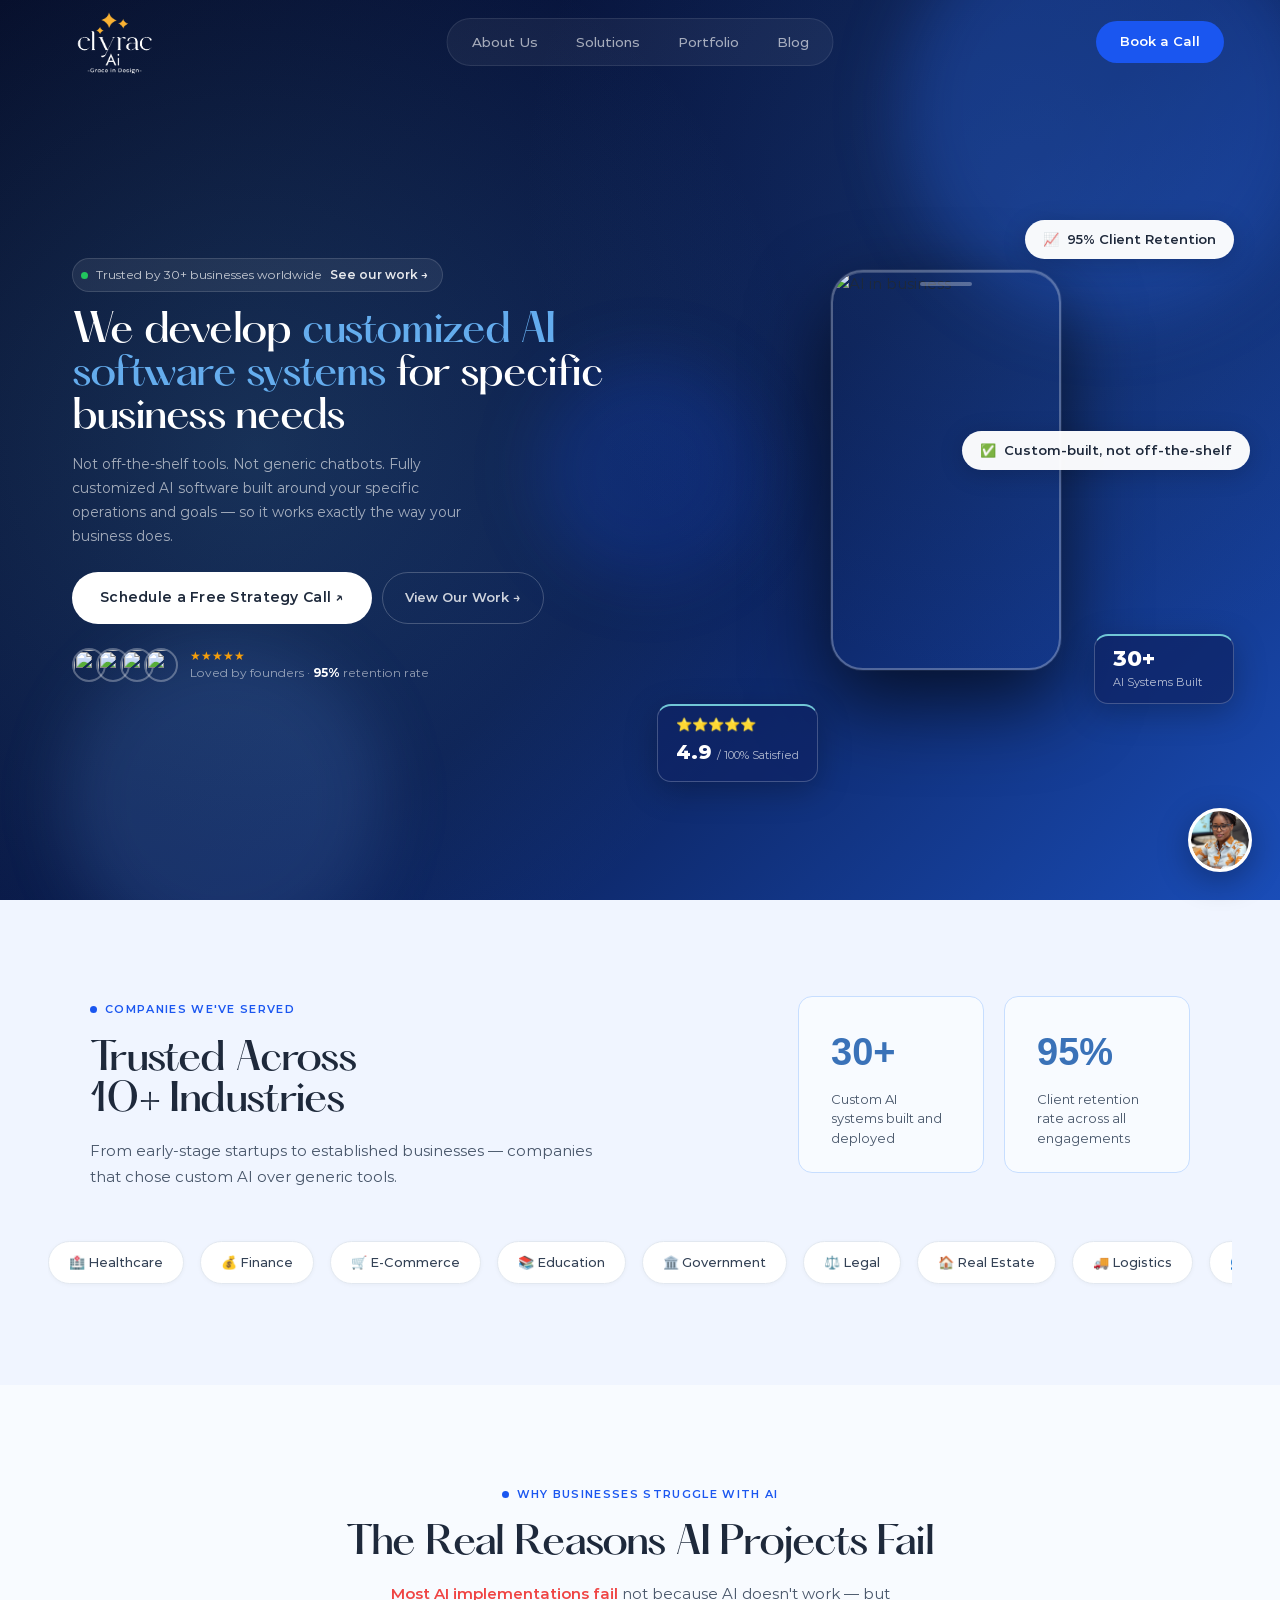
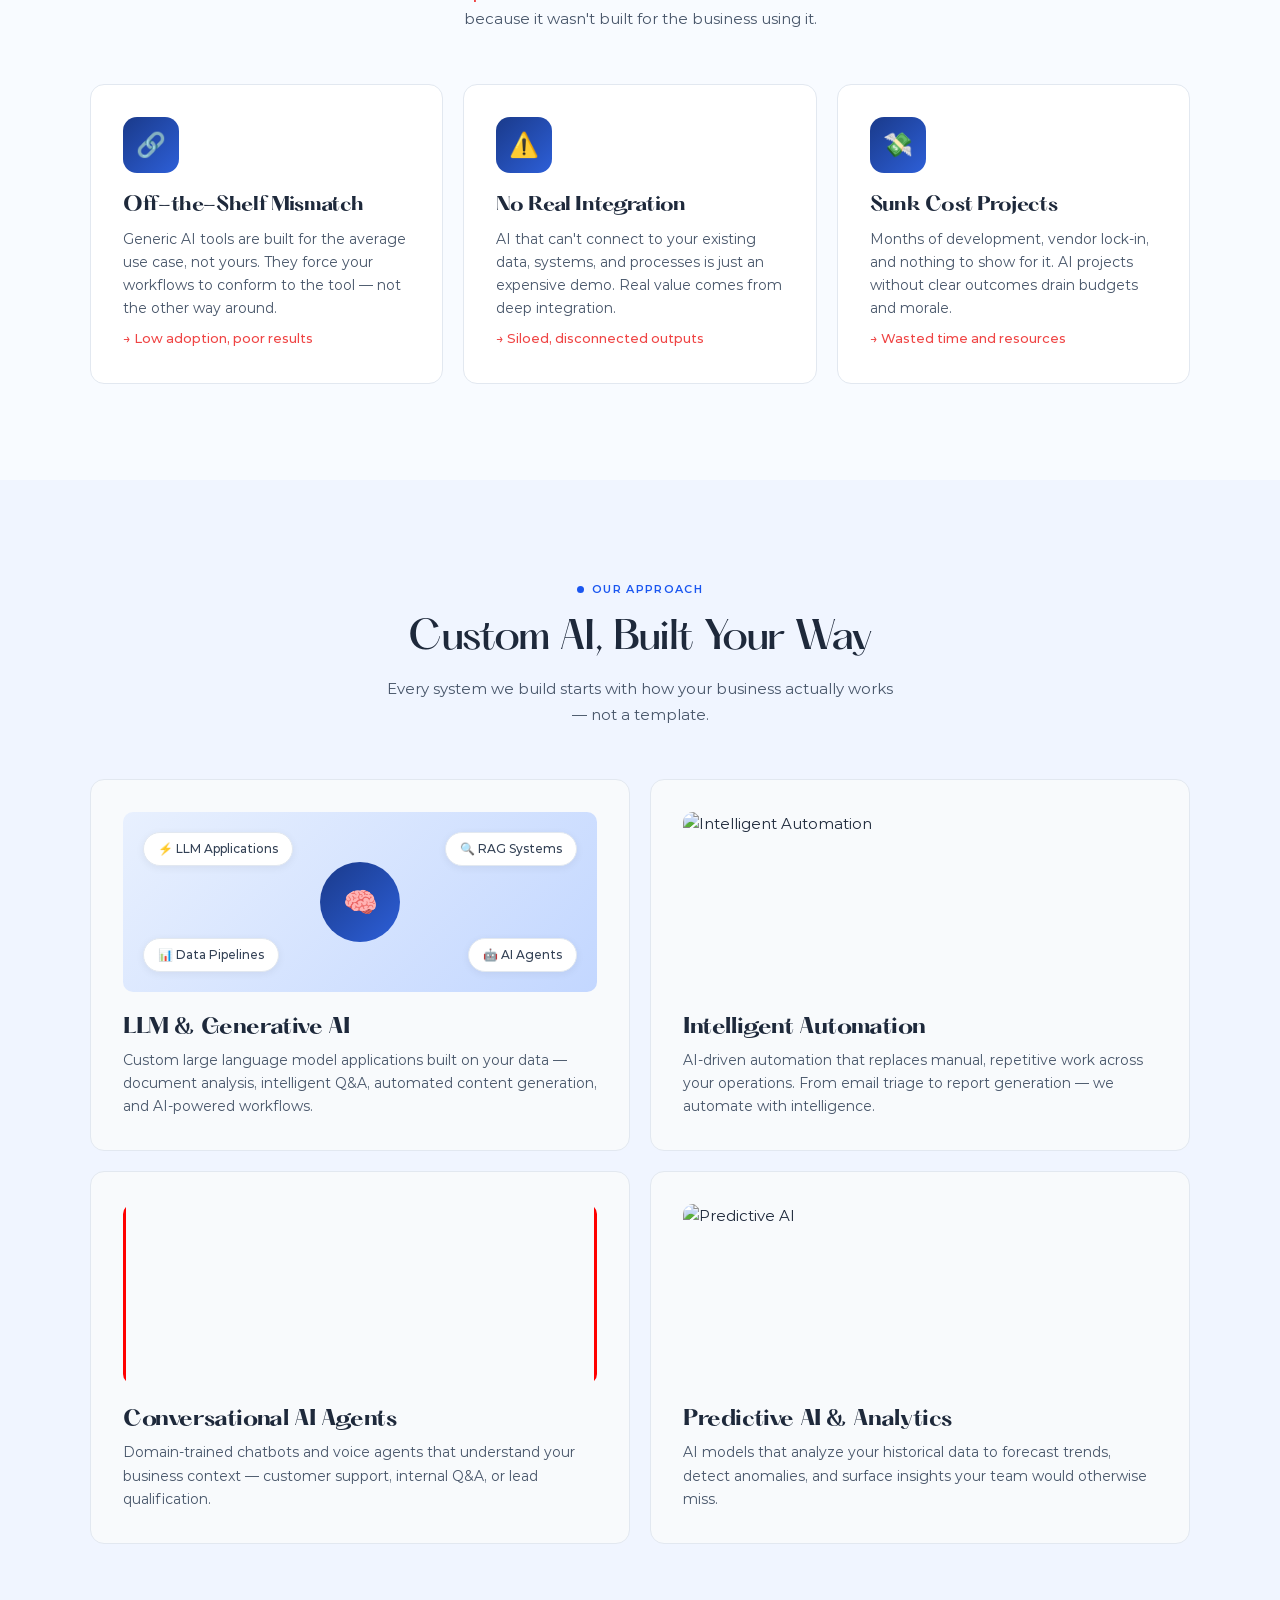
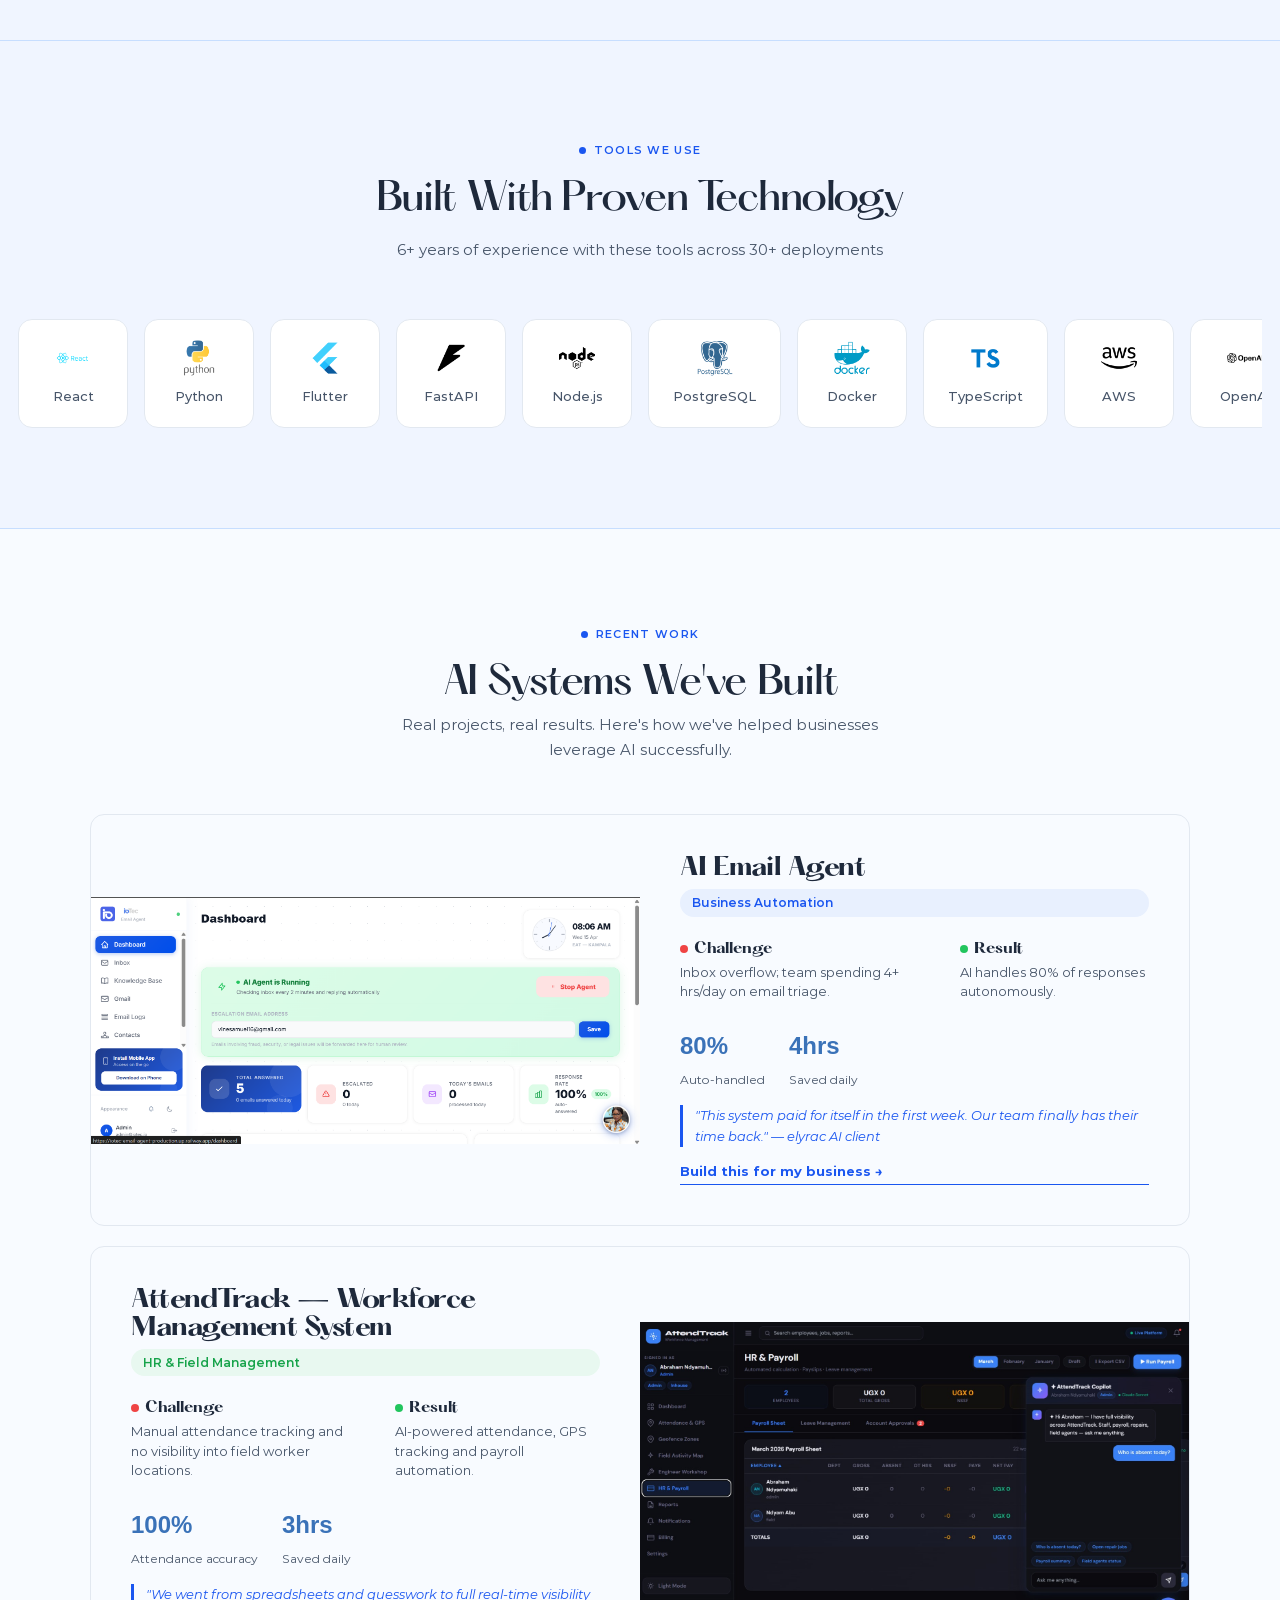
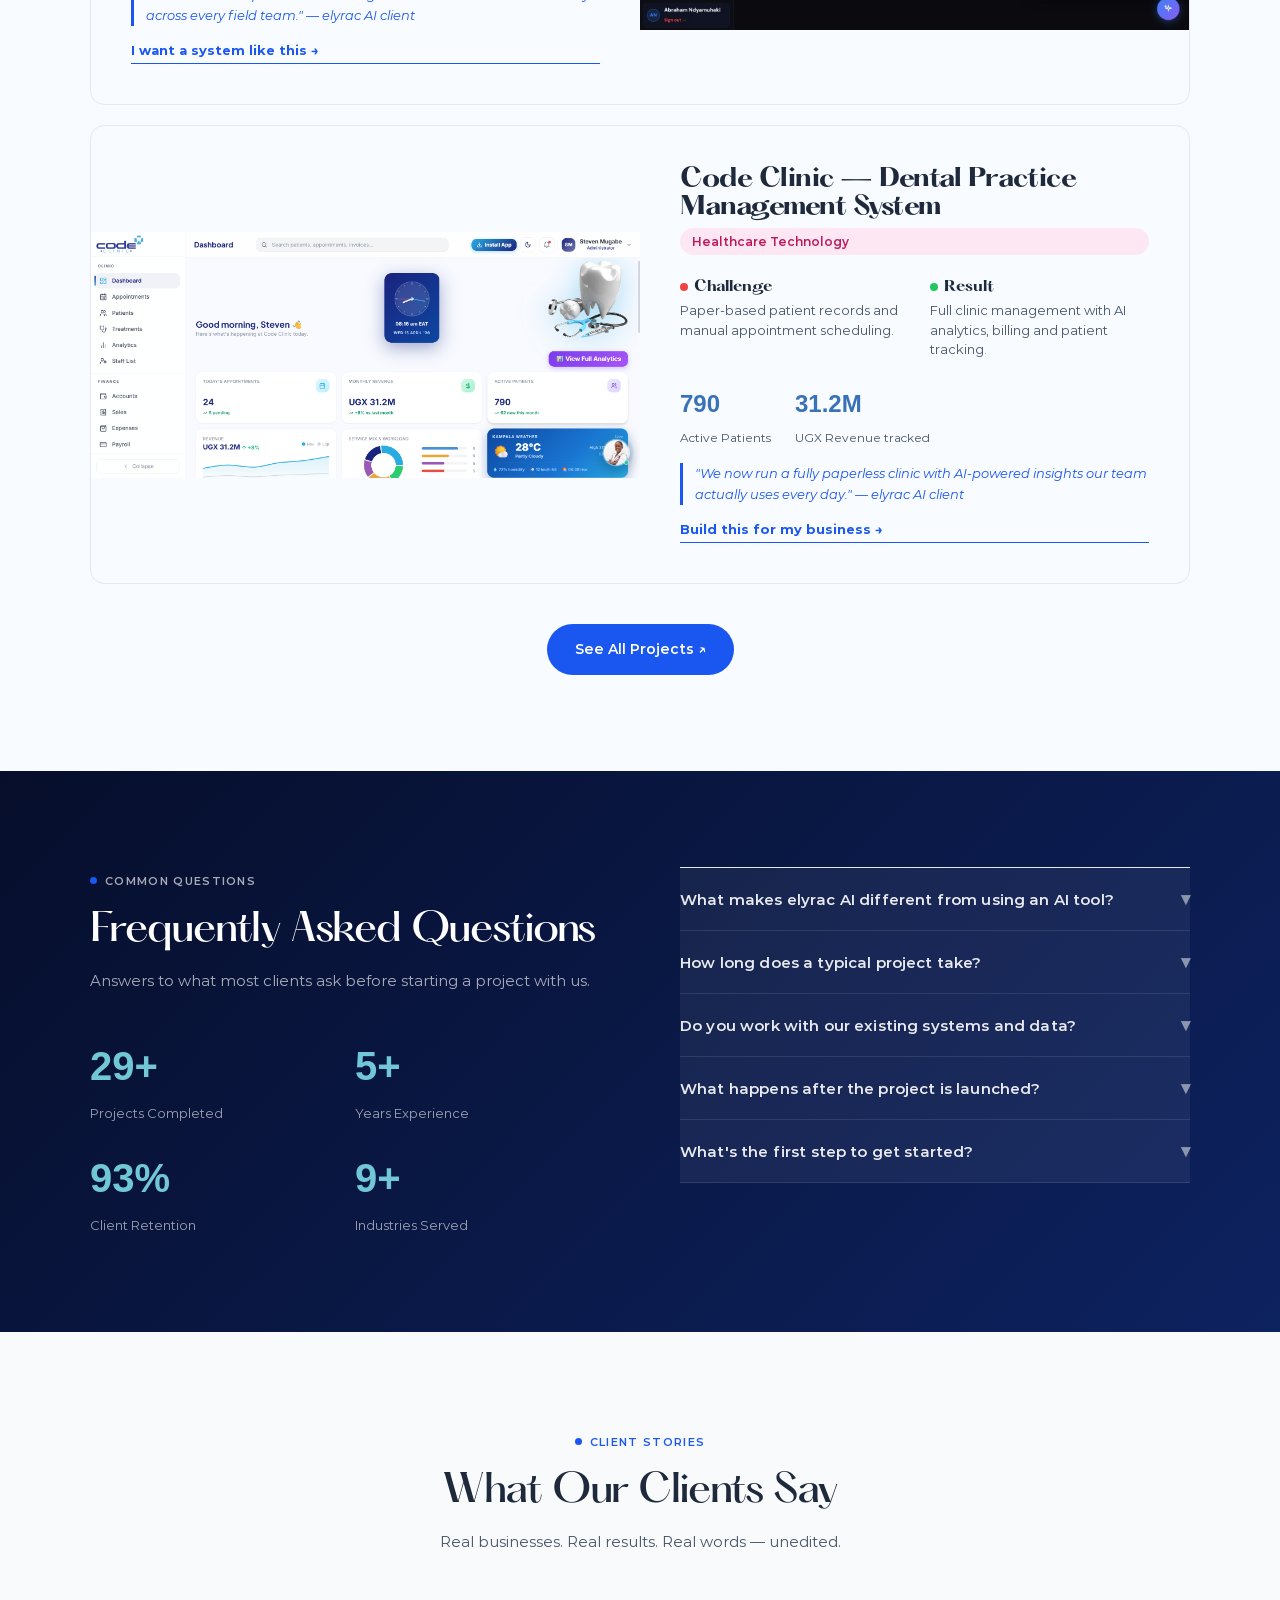
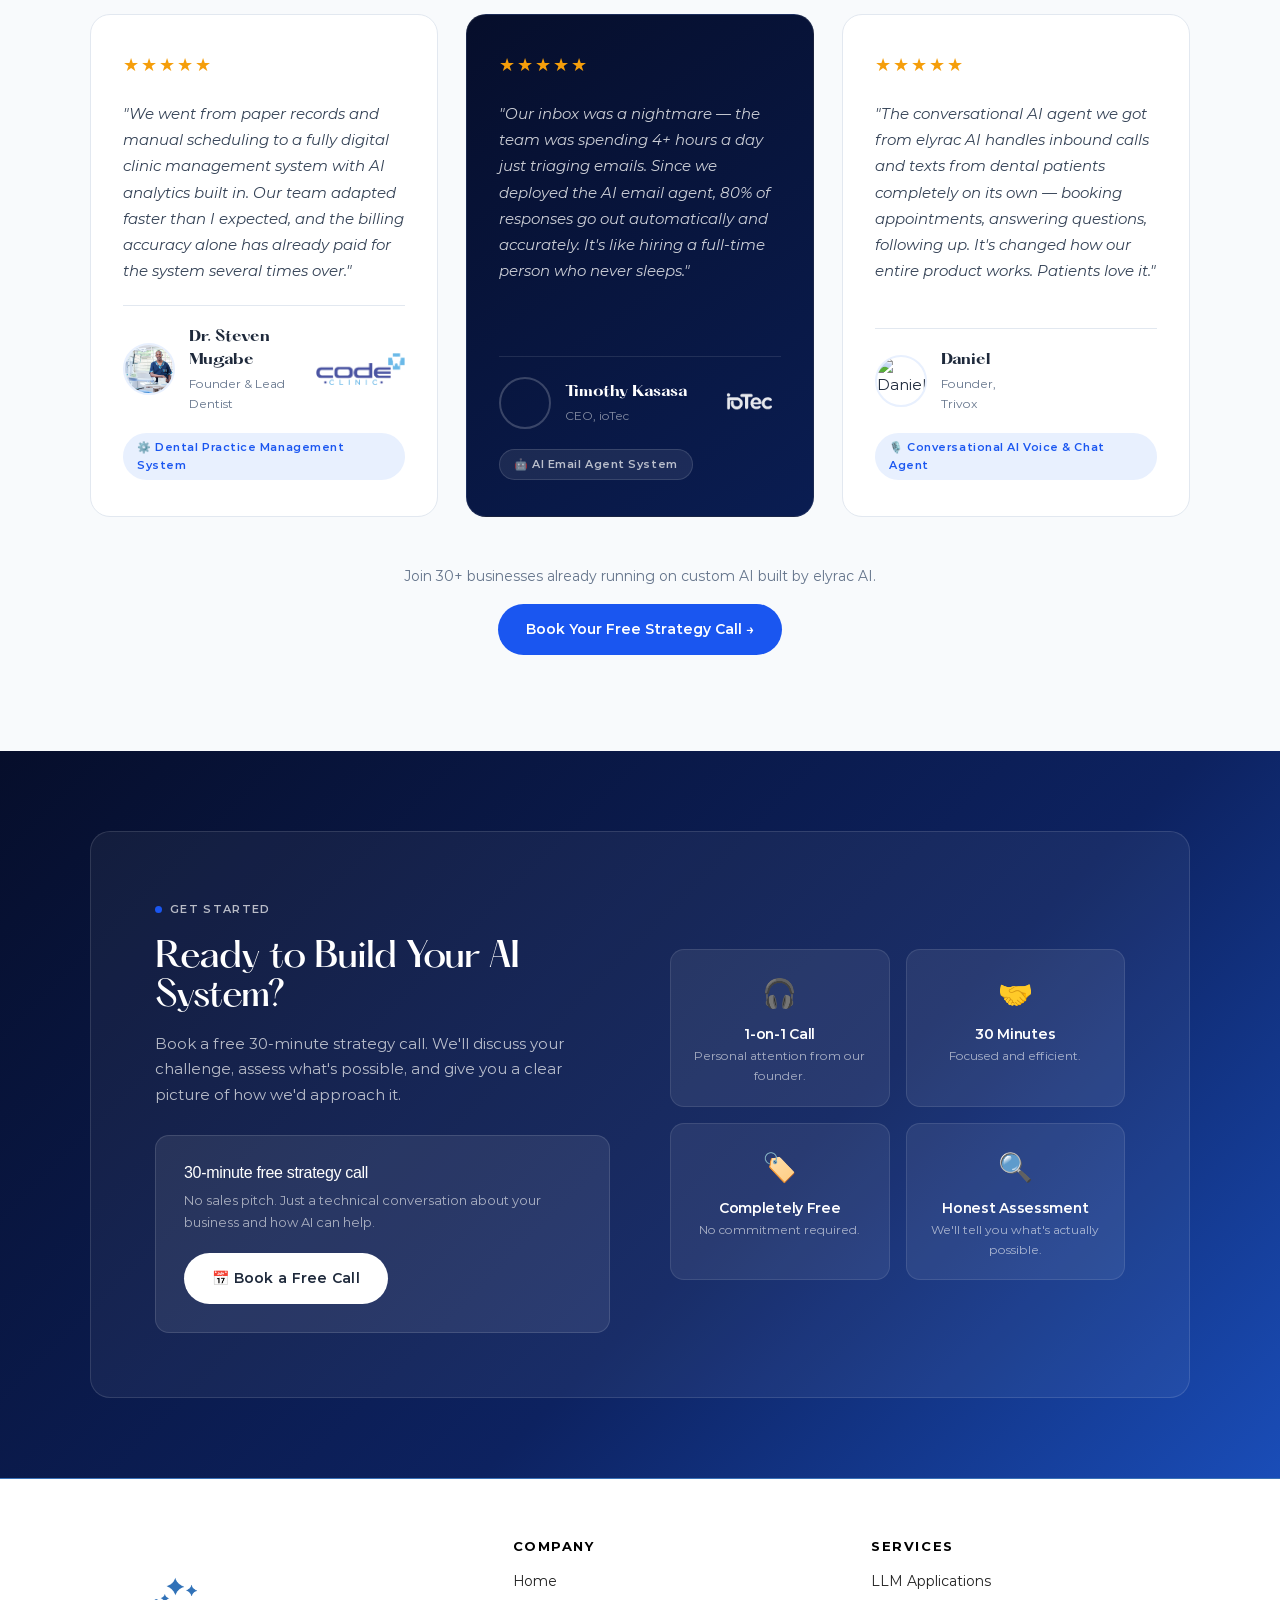
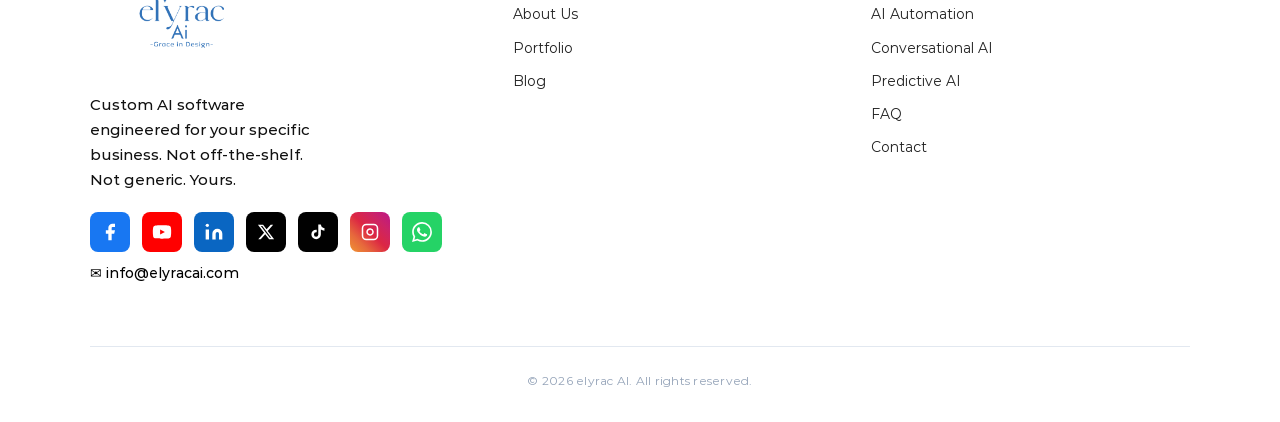
==== index.html @ fafad290 "seo: update all meta titles, descriptions, keywords and schema to reflect global company positioning" ====
<!DOCTYPE html>
<html lang="en">
<head>
<meta charset="UTF-8">
<meta name="viewport" content="width=device-width, initial-scale=1.0">
<title>Elyrac AI | Custom AI Software Engineering — Global AI Solutions</title>
  <meta name="keywords" content="custom AI software, AI solutions global, business AI automation, AI engineering company, LLM applications, conversational AI, AI agents, enterprise AI, custom AI development">
<meta name="description" content="Elyrac AI builds custom AI systems for businesses worldwide — intelligent automation, AI agents, healthcare platforms, fintech solutions, and workforce management. Grace in Design.">
<link rel="icon" type="image/png" href="/favicon.png">
<link rel="apple-touch-icon" href="/favicon.png">
<meta name="msapplication-TileImage" content="/favicon.png">


<link rel="preload" as="image" href="others/Elyrac_Ai-03.png">
<link rel="preload" as="image" href="others/businesswoman-interacting-with-ai-hologram-office.jpg">
<link rel="stylesheet" href="css/shared.css">
<style>

  /* ── HOMEPAGE NAV: STICKY ── */
  body { padding-top: 0 !important; background: #F5F8FF; }
  nav {
    top: 0 !important;
    z-index: 99999 !important;
    transition: transform 0.3s ease;
  }
  nav.nav-hidden { transform: translateY(-100%) !important; }
  nav .nav-logo img { height: 86px !important; max-height: 86px !important; }

/* ── HERO ── */
.hero {
    height: 100vh;
    min-height: 640px;
    background: linear-gradient(135deg, var(--navy) 0%, #0a1d52 55%, #1a4db8 100%);
    position: relative;
    overflow: hidden;
    display: grid;
    grid-template-columns: 1.05fr 0.95fr;
    align-items: center;
    gap: 32px;
    padding: 80px 72px 40px;
    box-sizing: border-box;
  }


  /* Animated blobs — low-cost: blur reduced, contain isolates repaint */
  .hero-blob {
    position: absolute; border-radius: 50%; pointer-events: none;
    filter: blur(32px);
    contain: layout style paint;
    will-change: transform;
  }
  .hero-blob-1 {
    width: 420px; height: 420px;
    background: rgba(45,111,255,0.25);
    top: -100px; right: -40px;
    animation: blobFloat1 20s ease-in-out infinite;
  }
  .hero-blob-2 {
    width: 320px; height: 320px;
    background: rgba(100,160,255,0.15);
    bottom: -60px; left: 5%;
    animation: blobFloat2 26s ease-in-out infinite;
  }
  .hero-blob-3 {
    width: 220px; height: 220px;
    background: rgba(26,84,240,0.18);
    top: 40%; left: 42%;
    animation: blobFloat3 32s ease-in-out infinite;
  }
  @keyframes blobFloat1 {
    0%, 100% { transform: translate(0,0); }
    50%  { transform: translate(-30px, 20px); }
  }
  @keyframes blobFloat2 {
    0%, 100% { transform: translate(0,0); }
    50%  { transform: translate(40px, -40px); }
  }
  @keyframes blobFloat3 {
    0%, 100% { transform: translate(0,0); }
    50%  { transform: translate(-20px, 20px); }
  }

  /* ── LEFT ── */
  .hero-left { position: relative; z-index: 1; }
  .hero-badge {
    display: inline-flex; align-items: center; gap: 8px;
    background: rgba(255,255,255,0.07);
    border: 1px solid rgba(255,255,255,0.13);
    border-radius: 100px;
    padding: 6px 14px 6px 8px;
    font-size: 12px; color: rgba(255,255,255,0.75);
    margin-bottom: 18px; font-family: var(--font-body);
  }
  .badge-dot {
    width: 7px; height: 7px; border-radius: 50%;
    background: #22c55e; flex-shrink: 0;
    animation: pulseDot 2s ease-in-out infinite;
  }
  @keyframes pulseDot {
    0%, 100% { box-shadow: 0 0 5px rgba(34,197,94,0.5); }
    50%  { box-shadow: 0 0 12px rgba(34,197,94,0.9); }
  }
  .hero-badge a { color: rgba(255,255,255,0.9); font-weight: 600; }
  .hero-left h1 {
    font-size: clamp(26px, 3vw, 44px);
    font-weight: 500; color: var(--white);
    line-height: 1.12; margin-bottom: 14px;
    letter-spacing: -0.02em;
    animation: fadeUp 0.8s ease both;
  }
  .hero-highlight { color: rgba(110,187,255,0.9); }
  .hero-sub {
    font-size: 14px; color: rgba(255,255,255,0.62);
    line-height: 1.7; max-width: 400px;
    margin-bottom: 24px;
    animation: fadeUp 0.8s 0.15s ease both;
  }
  .hero-ctas {
    display: flex; gap: 10px; flex-wrap: wrap;
    margin-bottom: 24px;
    animation: fadeUp 0.8s 0.3s ease both;
  }
  .btn-ghost {
    display: inline-flex; align-items: center; gap: 6px;
    padding: 10px 22px; border-radius: 100px;
    font-size: 13px; font-weight: 600; font-family: var(--font-body);
    color: rgba(255,255,255,0.8);
    border: 1px solid rgba(255,255,255,0.22);
    transition: all 0.2s;
  }
  .btn-ghost:hover { background: rgba(255,255,255,0.08); color: white; border-color: rgba(255,255,255,0.4); }
  .hero-proof {
    display: flex; align-items: center; gap: 12px;
    animation: fadeUp 0.8s 0.45s ease both;
  }
  .hero-avatars { display: flex; }
  .avatar-circle {
    width: 30px; height: 30px; border-radius: 50%;
    border: 2px solid rgba(255,255,255,0.15);
    margin-left: -8px; flex-shrink: 0;
    display: flex; align-items: center; justify-content: center;
    font-size: 11px; font-weight: 700; color: white;
  }
  .avatar-circle:first-child { margin-left: 0; }
  .hero-proof-text { font-size: 12px; color: rgba(255,255,255,0.55); line-height: 1.4; }
  .hero-proof-text .stars { color: #f59e0b; font-size: 12px; }
  .hero-proof-text strong { color: white; }

  /* ── RIGHT: PHONE MOCKUP ── */
  .hero-right {
    position: relative; z-index: 1;
    display: flex; align-items: center; justify-content: center;
    height: 100%;
  }
  .phone-mockup {
    width: 230px; height: 400px;
    border-radius: 32px;
    border: 2px solid rgba(255,255,255,0.28);
    box-shadow:
      0 0 0 1px rgba(255,255,255,0.07),
      0 32px 80px rgba(0,0,0,0.65),
      inset 0 1px 0 rgba(255,255,255,0.18);
    overflow: hidden;
    position: relative; z-index: 1;
    flex-shrink: 0;
    animation: fadeUp 0.9s 0.2s ease both;
  }
  .phone-mockup::before {
    content: '';
    position: absolute; top: 10px; left: 50%; transform: translateX(-50%);
    width: 52px; height: 4px; border-radius: 4px;
    background: rgba(255,255,255,0.3); z-index: 2;
  }
  .phone-mockup img {
    width: 100%; height: 100%;
    object-fit: cover; object-position: center top;
    display: block;
  }

  /* ── FLOATING STAT CARDS ── */
  .hfc {
    position: absolute;
    font-family: var(--font-body);
    white-space: nowrap;
    z-index: 2;
  }
  /* Pill style (cards 1 & 2) */
  .hfc-pill {
    background: rgba(255,255,255,0.97);
    border-radius: 100px;
    padding: 9px 18px;
    box-shadow: 0 4px 24px rgba(0,0,0,0.18);
    display: flex; align-items: center; gap: 8px;
    font-size: 13px; font-weight: 600; color: var(--gray-800);
  }
  /* Glass style (cards 3 & 4) — no backdrop-filter for perf */
  .hfc-glass {
    background: rgba(15,35,100,0.72);
    border: 1px solid rgba(255,255,255,0.22);
    border-top: 2px solid #71C7D6;
    border-radius: 14px;
    padding: 12px 18px;
    box-shadow: 0 8px 32px rgba(0,0,0,0.25);
    color: white;
    min-width: 140px;
  }
  /* Positions + slow float — reduced animation count */
  .hfc-1 { top: 18%;   right: -5%; animation: hfcFloat 8s ease-in-out infinite; will-change: transform; }
  .hfc-2 { top: 45%;   right: -8%; animation: hfcFloat 10s 1s ease-in-out infinite; will-change: transform; }
  .hfc-3 { bottom: 20%; right: -5%; animation: hfcFloat 12s 2s ease-in-out infinite; will-change: transform; }
  .hfc-4 { bottom: 10%; left: -5%; animation: hfcFloat 14s 3s ease-in-out infinite; will-change: transform; }
  @keyframes hfcFloat {
    0%, 100% { transform: translateY(0); }
    50% { transform: translateY(-8px); }
  }
  .hfc-glass-num { font-size: 22px; font-weight: 800; color: white; line-height: 1; }
  .hfc-glass-label { font-size: 11px; color: rgba(255,255,255,0.72); margin-top: 3px; }

  /* ── CLIENTS ── */
  .clients { background: var(--white); }
  .clients-header { display: flex; justify-content: space-between; align-items: flex-start; gap: 40px; flex-wrap: wrap; max-width: 1100px; margin: 0 auto; }
  .stats-row { display: flex; gap: 20px; flex-wrap: wrap; }
  .stat-card {
    background: var(--bg-soft); border: 1px solid var(--divider-blue);
    border-radius: var(--radius); padding: 24px 32px; min-width: 160px;
  }
  .stat-card .num { font-size: 38px; font-weight: 800; font-family: 'Sora', sans-serif; color: var(--tibet-classic); }
  .stat-card p { font-size: 13px; color: var(--gray-600); margin-top: 6px; max-width: 120px; line-height: 1.5; }
  /* ── INDUSTRY TICKER ── */
  .ind-ticker-wrap {
    overflow: hidden;
    margin-top: 48px;
    padding: 4px 0;
  }
  .ind-ticker-track {
    display: flex;
    gap: 16px;
    width: max-content;
    animation: tickerScroll 60s linear infinite;
    will-change: transform;
  }
  .ind-chip {
    display: inline-flex;
    align-items: center;
    gap: 7px;
    background: var(--white);
    border: 1px solid var(--gray-200);
    border-radius: 100px;
    padding: 10px 20px;
    font-size: 13px;
    font-weight: 500;
    color: var(--gray-700);
    white-space: nowrap;
    box-shadow: 0 1px 4px rgba(0,0,0,0.04);
  }
  @keyframes tickerScroll {
    0% { transform: translateX(0); }
    100% { transform: translateX(-33.333%); }
  }

  /* ── PROBLEMS ── */
  .problems { background: var(--gray-50); }
  .problems-inner { max-width: 1100px; margin: 0 auto; }
  .problems-grid { display: grid; grid-template-columns: repeat(3, 1fr); gap: 20px; margin-top: 52px; }
  .problem-card {
    background: var(--white); border: 1px solid var(--gray-200);
    border-radius: var(--radius); padding: 32px;
    transition: transform 0.2s, box-shadow 0.2s;
  }
  .problem-card:hover { transform: translateY(-4px); box-shadow: 0 16px 40px rgba(0,0,0,0.07); }
  .problem-icon {
    width: 56px; height: 56px; border-radius: 14px;
    background: linear-gradient(135deg, #1a3a8a, #2d5fd8);
    display: flex; align-items: center; justify-content: center;
    margin-bottom: 22px; font-size: 24px;
  }
  .problem-card h3 { font-size: 18px; font-weight: 700; margin-bottom: 12px; }
  .problem-card p { font-size: 14px; color: var(--gray-600); line-height: 1.65; }
  .problem-card .tag { display: inline-block; color: var(--red); font-size: 13px; font-weight: 500; margin-top: 8px; }

  /* ── SOLUTIONS ── */
  .solutions { background: var(--white); }
  .solutions-inner { max-width: 1100px; margin: 0 auto; }
  .solutions-grid { display: grid; grid-template-columns: 1fr 1fr; gap: 20px; margin-top: 52px; }
  .solution-card {
    background: var(--gray-50); border: 1px solid var(--gray-200);
    border-radius: var(--radius); padding: 32px; overflow: hidden; position: relative;
    transition: transform 0.2s, box-shadow 0.2s;
  }
  .solution-card:hover { transform: translateY(-3px); box-shadow: 0 16px 40px rgba(0,0,0,0.07); }
  .solution-card .card-visual {
    height: 180px; border-radius: 10px; margin-bottom: 24px;
    display: flex; align-items: center; justify-content: center;
    position: relative; overflow: hidden;
  }
  .sol-photo {
    width: 100%; height: 100%;
    object-fit: cover; object-position: center;
    display: block;
  }
  .solution-card h3 { font-size: 20px; font-weight: 700; margin-bottom: 10px; }
  .solution-card p { font-size: 14px; color: var(--gray-600); line-height: 1.65; }
  .pill {
    background: var(--white); border: 1px solid var(--gray-200);
    border-radius: 100px; padding: 6px 14px;
    font-size: 12px; font-weight: 500; font-family: var(--font-body);
    color: var(--gray-700); position: absolute;
    box-shadow: 0 2px 8px rgba(0,0,0,0.06);
  }

  /* ── TOOLS TICKER ── */
  .tools { background: var(--gray-50); text-align: center; }
  .tools-inner { max-width: 1100px; margin: 0 auto; }
  .tools-intro { margin-bottom: 52px; }
  .tools-intro .section-label { justify-content: center; }
  .tools-ticker-wrap {
    overflow: hidden;
    margin: 0 -72px;
    padding: 4px 0;
  }
  .tools-ticker-track {
    display: flex;
    gap: 16px;
    width: max-content;
    animation: toolsScroll 70s linear infinite;
    will-change: transform;
  }
  .tech-tile {
    background: var(--white);
    border: 1px solid var(--gray-200);
    border-radius: var(--radius);
    padding: 20px 24px;
    min-width: 110px;
    display: flex; flex-direction: column; align-items: center; gap: 10px;
    font-size: 13px; font-weight: 500; color: var(--gray-600);
    flex-shrink: 0;
  }
  .tech-tile img { width: 36px; height: 36px; object-fit: contain; }
  @keyframes toolsScroll {
    0% { transform: translateX(0); }
    100% { transform: translateX(-33.333%); }
  }

  /* ── PORTFOLIO ── */
  .portfolio { background: var(--white); }
  .portfolio-inner { max-width: 1100px; margin: 0 auto; }
  .portfolio-title { text-align: center; margin-bottom: 8px; }
  .portfolio-sub { text-align: center; color: var(--gray-600); font-size: 15px; margin-bottom: 52px; max-width: 520px; margin-left: auto; margin-right: auto; }
  .portfolio-card {
    display: grid; grid-template-columns: 1fr 1fr; gap: 0;
    border: 1px solid var(--gray-200); border-radius: var(--radius);
    overflow: hidden; margin-bottom: 20px;
    transition: box-shadow 0.2s;
  }
  .portfolio-card:hover { box-shadow: 0 16px 48px rgba(0,0,0,0.09); }
  .portfolio-card.reverse { direction: rtl; }
  .portfolio-card.reverse > * { direction: ltr; }
  .portfolio-img {
    background: linear-gradient(135deg, #c8d9f5, #a8c4f0);
    min-height: 260px; display: flex; align-items: center; justify-content: center;
    font-size: 48px;
  }
  .portfolio-info { padding: 40px; display: flex; flex-direction: column; justify-content: center; }
  .portfolio-info h3 { font-size: 24px; font-weight: 700; margin-bottom: 6px; }
  .tag-badge {
    display: inline-block; background: var(--blue-light); color: var(--blue);
    font-size: 12px; font-weight: 600; border-radius: 100px; padding: 4px 12px;
    margin-bottom: 24px;
  }
  .cr-row { display: flex; gap: 32px; margin-bottom: 24px; }
  .cr-item h4 { font-size: 14px; font-weight: 700; margin-bottom: 6px; display: flex; align-items: center; gap: 6px; }
  .cr-item p { font-size: 13px; color: var(--gray-600); line-height: 1.5; }
  .dot-red { width: 8px; height: 8px; border-radius: 50%; background: var(--red); display: inline-block; flex-shrink: 0; }
  .dot-green { width: 8px; height: 8px; border-radius: 50%; background: var(--green); display: inline-block; flex-shrink: 0; }
  .stats-mini { display: flex; gap: 24px; }
  .stats-mini div .num2 { font-size: 24px; font-weight: 800; font-family: 'Sora', sans-serif; color: var(--tibet-classic); }
  .stats-mini div p { font-size: 12px; color: var(--gray-600); margin-top: 4px; }

  /* ── PORTFOLIO IMAGES — full visible, no crop ── */
  .portfolio-img {
    overflow: visible !important;
    height: auto !important;
    min-height: unset !important;
    padding: 0 !important;
    background: none !important;
  }
  .portfolio-img img {
    width: 100% !important;
    height: auto !important;
    min-height: unset !important;
    object-fit: contain !important;
    display: block !important;
  }

  /* ── PORTFOLIO CONVERSION COPY ── */
  .port-proof {
    font-size: 13px;
    font-style: italic;
    color: var(--blue);
    margin-top: 16px;
    line-height: 1.6;
    border-left: 3px solid var(--blue);
    padding-left: 12px;
  }
  .port-cta {
    display: inline-block;
    margin-top: 14px;
    font-size: 13px;
    font-weight: 700;
    color: var(--blue);
    border-bottom: 1.5px solid var(--blue);
    padding-bottom: 2px;
    transition: opacity 0.2s;
  }
  .port-cta:hover { opacity: 0.7; }

  /* ── FAQ ── */
  .home-faq { background: var(--gray-50); }
  .home-faq-inner { display: grid; grid-template-columns: 1fr 1fr; gap: 80px; align-items: start; max-width: 1100px; margin: 0 auto; }
  .faq-stats { display: grid; grid-template-columns: 1fr 1fr; gap: 20px; margin-top: 40px; }
  .faq-stat .num3 { font-size: 40px; font-weight: 800; font-family: 'Sora', sans-serif; color: var(--tibet-classic); }
  .faq-stat p { font-size: 13px; color: var(--gray-600); margin-top: 4px; }

  /* ── CHATBOT ANIMATIONS ── */
  .maya-avatar-sm {
    width: 100%; height: 100%; border-radius: 50%;
    background: linear-gradient(135deg,#1a3a8a,#2d5fd8);
    display: flex; align-items: center; justify-content: center;
    font-size: 20px; font-weight: 700; color: white; font-family: var(--font-body);
  }
  .maya-avatar-mini {
    width: 28px; height: 28px; border-radius: 50%; flex-shrink: 0;
    background: linear-gradient(135deg,#1a3a8a,#2d5fd8);
    display: flex; align-items: center; justify-content: center;
    font-size: 11px; font-weight: 700; color: white; font-family: var(--font-body);
  }
  @keyframes bubbleBounce {
    0%,20%,50%,80%,100% { transform: translateY(0); }
    40% { transform: translateY(-14px); }
    60% { transform: translateY(-7px); }
  }
  @keyframes pulseGlow {
    0%,100% { box-shadow: 0 4px 24px rgba(45,95,255,0.4); }
    50% { box-shadow: 0 4px 40px rgba(45,95,255,0.85), 0 0 0 10px rgba(45,95,255,0.1); }
  }
  #chatbot-widget { cursor: grab; }
  #chatbot-widget:active { cursor: grabbing; }
  #chat-panel { cursor: default; }
  .chat-toggle { animation: simpleBounce 4s ease-in-out infinite !important; }

  /* ── SECTION BACKGROUNDS — break up the white monotony ── */
  .clients  { background: #F0F5FF !important; }
  .problems { background: #F8FBFF !important; }
  .solutions { background: #F0F5FF !important; }
  .tools    { background: #F0F5FF !important; border-top: 1px solid #C7DEFF; border-bottom: 1px solid #C7DEFF; }
  .portfolio { background: #F8FBFF !important; }
  .home-faq {
    background: linear-gradient(135deg, #060e2b 0%, #0d2260 100%) !important;
    padding: 96px 48px;
  }
  .home-faq .section-label { color: rgba(255,255,255,0.65) !important; }
  .home-faq .section-title { color: white !important; }
  .home-faq .section-subtitle { color: rgba(255,255,255,0.65) !important; }
  .home-faq .faq-stat p { color: rgba(255,255,255,0.6) !important; }
  .home-faq .num3 { color: #71C7D6 !important; }
  .home-faq .faq-item {
    background: rgba(255,255,255,0.06) !important;
    border-color: rgba(255,255,255,0.1) !important;
  }
  .home-faq .faq-q { color: rgba(255,255,255,0.9) !important; }
  .home-faq .faq-a p { color: rgba(255,255,255,0.7) !important; }
  .home-faq .chevron { color: rgba(255,255,255,0.5) !important; }

  /* Hero overlay — add pastel ocean + tibet radial accents */
  .hero {
    background:
      radial-gradient(circle at 20% 50%, rgba(113,199,214,0.15) 0%, transparent 50%),
      radial-gradient(circle at 80% 20%, rgba(58,114,184,0.20) 0%, transparent 40%),
      linear-gradient(135deg, var(--navy) 0%, #0a1d52 55%, #1a4db8 100%);
  }

  /* ── CHATBOT: simple bounce ── */
  .chat-toggle { animation: simpleBounce 4s ease-in-out infinite !important; }
  @keyframes simpleBounce { 0%,100%{transform:translateY(0)} 50%{transform:translateY(-8px)} }

  /* ── FOOTER TEXT OVERRIDES ── */
  footer .footer-col h4 { color: #000000 !important; font-size: 13px !important; font-weight: 700 !important; }
  footer .footer-col a  { color: #222222 !important; font-size: 14px !important; }

  /* ── RESPONSIVE HOME ── */
  @media (max-width: 1100px) {
    .hero { padding: 80px 48px 36px; gap: 24px; }
  }
  @media (max-width: 900px) {
    .hero { grid-template-columns: 1fr; height: auto; min-height: 100vh; padding: 90px 24px 48px; gap: 36px; }
    .hero-left h1 { font-size: clamp(24px, 6vw, 38px); }
    .hfc-1 { right: -4px; }
    .hfc-2 { left: -4px; }
    .hfc-3 { right: -4px; }
    .hfc-4 { left: -4px; }
    .problems-grid, .solutions-grid { grid-template-columns: 1fr; }
    .portfolio-card { grid-template-columns: 1fr; }
    .portfolio-card.reverse { direction: ltr; }
    .home-faq-inner { grid-template-columns: 1fr; gap: 48px; }
    .clients-header { flex-direction: column; }
    .tools-ticker-wrap { margin: 0 -24px; }
    [style*="grid-template-columns:repeat(3,1fr)"] { grid-template-columns: 1fr !important; }
  }
  @media (max-width: 600px) {
    .hero { padding: 85px 16px 40px; }
    .phone-mockup { width: 190px; height: 320px; }
    .hfc-3, .hfc-4 { display: none; }
    .stat-card { min-width: unset; }
    .tools-ticker-wrap { margin: 0 -16px; }
  }

  body { background: #F5F8FF !important; }
  #chatbot-widget .chat-toggle {
    animation: simpleBounce 4s ease-in-out infinite !important;
    width: 64px !important; height: 64px !important;
    border: 3px solid white !important;
    box-shadow: 0 8px 32px rgba(0,0,0,0.3) !important;
  }
</style>
<script type="application/ld+json">
{
  "@context": "https://schema.org",
  "@type": "Organization",
  "name": "Elyrac AI",
  "url": "https://www.elyracai.com",
  "logo": "https://www.elyracai.com/others/Elyrac_Ai-03.png",
  "description": "Elyrac AI is a global custom AI software engineering company building intelligent systems for businesses worldwide — AI agents, automation, healthcare platforms, fintech solutions, and workforce management.",
  "slogan": "Grace in Design",
  "email": "info@elyracai.com",
  "contactPoint": { "@type": "ContactPoint", "email": "info@elyracai.com", "contactType": "customer service", "availableLanguage": "English" },
  "sameAs": ["https://www.linkedin.com/company/elyrac-ai", "https://www.facebook.com/elyracAi", "https://twitter.com/ElGracAi"],
  "founder": { "@type": "Person", "name": "Vine Samuel", "jobTitle": "AI Solutions Architect & Founder" },
  "numberOfEmployees": "10-50",
  "serviceType": ["Custom AI Software Engineering", "LLM Applications", "Business Process Automation", "Conversational AI", "Predictive Analytics", "Healthcare AI Systems", "Fintech AI Solutions", "Workforce Management AI"]
}
</script>
</head>
<body>

<!-- NAV -->
<nav>
  <a href="/" class="nav-logo">
    <img src="/others/Elyrac_Ai-03.png" alt="elyrac AI" style="height:52px;width:auto;object-fit:contain;" loading="eager" decoding="async">
  </a>
  <ul class="nav-links">
    <li><a href="/about">About Us</a></li>
    <li><a href="/solutions">Solutions</a></li>
    <li><a href="/portfolio">Portfolio</a></li>
    <li><a href="/blog">Blog</a></li>
  </ul>
  <a href="https://calendly.com/ceo-elyracai/30min" target="_blank" rel="noopener" class="btn-book">Book a Call</a>
  <div class="nav-hamburger" id="hamburger"><span></span><span></span><span></span></div>
</nav>

<!-- Mobile Menu -->
<div id="mobile-menu">
  <button class="mobile-close" id="mobile-close">✕</button>
  <a href="/about">About Us</a>
  <a href="/solutions">Solutions</a>
  <a href="/portfolio">Portfolio</a>
  <a href="/blog">Blog</a>
  <a class="mobile-cta" href="https://calendly.com/ceo-elyracai/30min" target="_blank" rel="noopener">Book a Call</a>
</div>

<!-- HERO -->
<section class="hero" id="home">
  <div class="hero-blob hero-blob-1"></div>
  <div class="hero-blob hero-blob-2"></div>
  <div class="hero-blob hero-blob-3"></div>

  <!-- LEFT: Content -->
  <div class="hero-left">
    <div class="hero-badge">
      <span class="badge-dot"></span>
      <span>Trusted by 30+ businesses worldwide</span>
      <a href="/portfolio">See our work →</a>
    </div>
    <h1>We develop <span class="hero-highlight">customized AI software systems</span> for specific business needs</h1>
    <p class="hero-sub">Not off-the-shelf tools. Not generic chatbots. Fully customized AI software built around your specific operations and goals — so it works exactly the way your business does.</p>
    <div class="hero-ctas">
      <a href="https://calendly.com/ceo-elyracai/30min" target="_blank" rel="noopener" class="btn-primary">Schedule a Free Strategy Call ↗</a>
      <a href="/portfolio" class="btn-ghost">View Our Work →</a>
    </div>
    <div class="hero-proof">
      <div class="hero-avatars">
        <img src="https://i.pravatar.cc/40?img=1"  alt="" style="width:34px;height:34px;border-radius:50%;object-fit:cover;border:2px solid rgba(255,255,255,0.3);flex-shrink:0;" loading="lazy" decoding="async">
        <img src="https://i.pravatar.cc/40?img=5"  alt="" style="width:34px;height:34px;border-radius:50%;object-fit:cover;border:2px solid rgba(255,255,255,0.3);flex-shrink:0;margin-left:-10px;" loading="lazy" decoding="async">
        <img src="https://i.pravatar.cc/40?img=12" alt="" style="width:34px;height:34px;border-radius:50%;object-fit:cover;border:2px solid rgba(255,255,255,0.3);flex-shrink:0;margin-left:-10px;" loading="lazy" decoding="async">
        <img src="https://i.pravatar.cc/40?img=18" alt="" style="width:34px;height:34px;border-radius:50%;object-fit:cover;border:2px solid rgba(255,255,255,0.3);flex-shrink:0;margin-left:-10px;" loading="lazy" decoding="async">
      </div>
      <div class="hero-proof-text">
        <div class="stars">★★★★★</div>
        <span>Loved by founders · <strong>95%</strong> retention rate</span>
      </div>
    </div>
  </div>

  <!-- RIGHT: Phone mockup + floating cards -->
  <div class="hero-right">
    <!-- Phone -->
    <div class="phone-mockup">
      <img src="others/businesswoman-interacting-with-ai-hologram-office.jpg" alt="AI in business" loading="eager" decoding="async">
    </div>

    <!-- Card 1: Pill — 95% Client Retention — top right -->
    <div class="hfc hfc-pill hfc-1">
      <span>📈</span>
      <span>95% Client Retention</span>
    </div>

    <!-- Card 2: Pill — Custom-built — middle right -->
    <div class="hfc hfc-pill hfc-2">
      <span>✅</span>
      <span>Custom-built, not off-the-shelf</span>
    </div>

    <!-- Card 3: Glass — 30+ Systems — bottom right -->
    <div class="hfc hfc-glass hfc-3">
      <div class="hfc-glass-num" data-count="30" data-suffix="+">30+</div>
      <div class="hfc-glass-label">AI Systems Built</div>
    </div>

    <!-- Card 4: Glass — 4.9 Rating — lower left -->
    <div class="hfc hfc-glass hfc-4">
      <div style="color:#f59e0b;font-size:13px;line-height:1">⭐⭐⭐⭐⭐</div>
      <div style="display:flex;align-items:baseline;gap:5px;margin-top:5px">
        <span style="font-size:20px;font-weight:800;color:white" data-count="4.9" data-suffix="">4.9</span>
        <span style="font-size:11px;color:rgba(255,255,255,0.7)">/ 100% Satisfied</span>
      </div>
    </div>
  </div>
</section>

<!-- CLIENTS -->
<section class="clients">
  <div class="clients-header">
    <div>
      <div class="section-label">COMPANIES WE'VE SERVED</div>
      <h2 class="section-title">Trusted Across<br>10+ Industries</h2>
      <p class="section-subtitle">From early-stage startups to established businesses — companies that chose custom AI over generic tools.</p>
    </div>
    <div class="stats-row">
      <div class="stat-card">
        <div class="num" data-count="30" data-suffix="+">30+</div>
        <p>Custom AI systems built and deployed</p>
      </div>
      <div class="stat-card">
        <div class="num" data-count="95" data-suffix="%">95%</div>
        <p>Client retention rate across all engagements</p>
      </div>
    </div>
  </div>
  <!-- Industry scrolling ticker -->
  <div class="ind-ticker-wrap">
    <div class="ind-ticker-track">
      <span class="ind-chip">🏥 Healthcare</span>
      <span class="ind-chip">💰 Finance</span>
      <span class="ind-chip">🛒 E-Commerce</span>
      <span class="ind-chip">📚 Education</span>
      <span class="ind-chip">🏛️ Government</span>
      <span class="ind-chip">⚖️ Legal</span>
      <span class="ind-chip">🏠 Real Estate</span>
      <span class="ind-chip">🚚 Logistics</span>
      <span class="ind-chip">👥 HR & Talent</span>
      <span class="ind-chip">🏋️ Fitness</span>
      <span class="ind-chip">🌐 SaaS</span>
      <span class="ind-chip">🏭 Manufacturing</span>
      <span class="ind-chip">🍔 Food & Beverage</span>
      <span class="ind-chip">🎓 EdTech</span>
      <!-- Copy 2 -->
      <span class="ind-chip">🏥 Healthcare</span>
      <span class="ind-chip">💰 Finance</span>
      <span class="ind-chip">🛒 E-Commerce</span>
      <span class="ind-chip">📚 Education</span>
      <span class="ind-chip">🏛️ Government</span>
      <span class="ind-chip">⚖️ Legal</span>
      <span class="ind-chip">🏠 Real Estate</span>
      <span class="ind-chip">🚚 Logistics</span>
      <span class="ind-chip">👥 HR & Talent</span>
      <span class="ind-chip">🏋️ Fitness</span>
      <span class="ind-chip">🌐 SaaS</span>
      <span class="ind-chip">🏭 Manufacturing</span>
      <span class="ind-chip">🍔 Food & Beverage</span>
      <span class="ind-chip">🎓 EdTech</span>
      <!-- Copy 3 -->
      <span class="ind-chip">🏥 Healthcare</span>
      <span class="ind-chip">💰 Finance</span>
      <span class="ind-chip">🛒 E-Commerce</span>
      <span class="ind-chip">📚 Education</span>
      <span class="ind-chip">🏛️ Government</span>
      <span class="ind-chip">⚖️ Legal</span>
      <span class="ind-chip">🏠 Real Estate</span>
      <span class="ind-chip">🚚 Logistics</span>
      <span class="ind-chip">👥 HR & Talent</span>
      <span class="ind-chip">🏋️ Fitness</span>
      <span class="ind-chip">🌐 SaaS</span>
      <span class="ind-chip">🏭 Manufacturing</span>
      <span class="ind-chip">🍔 Food & Beverage</span>
      <span class="ind-chip">🎓 EdTech</span>
    </div>
  </div>
</section>

<!-- PROBLEMS -->
<section class="problems" style="background:#F0F5FF">
  <div class="problems-inner">
    <div style="text-align:center">
      <div class="section-label">WHY BUSINESSES STRUGGLE WITH AI</div>
      <h2 class="section-title">The Real Reasons AI Projects Fail</h2>
      <p class="section-subtitle" style="margin:0 auto"><span style="color:var(--red);font-weight:600">Most AI implementations fail</span> not because AI doesn't work — but because it wasn't built for the business using it.</p>
    </div>
    <div class="problems-grid">
      <div class="problem-card">
        <div class="problem-icon">🔗</div>
        <h3>Off-the-Shelf Mismatch</h3>
        <p>Generic AI tools are built for the average use case, not yours. They force your workflows to conform to the tool — not the other way around.</p>
        <span class="tag">→ Low adoption, poor results</span>
      </div>
      <div class="problem-card">
        <div class="problem-icon">⚠️</div>
        <h3>No Real Integration</h3>
        <p>AI that can't connect to your existing data, systems, and processes is just an expensive demo. Real value comes from deep integration.</p>
        <span class="tag">→ Siloed, disconnected outputs</span>
      </div>
      <div class="problem-card">
        <div class="problem-icon">💸</div>
        <h3>Sunk Cost Projects</h3>
        <p>Months of development, vendor lock-in, and nothing to show for it. AI projects without clear outcomes drain budgets and morale.</p>
        <span class="tag">→ Wasted time and resources</span>
      </div>
    </div>
  </div>
</section>

<!-- SOLUTIONS -->
<section class="solutions" id="solutions">
  <div class="solutions-inner">
    <div style="text-align:center;margin-bottom:8px">
      <div class="section-label">OUR APPROACH</div>
      <h2 class="section-title">Custom AI, Built Your Way</h2>
      <p class="section-subtitle" style="margin:0 auto">Every system we build starts with how your business actually works — not a template.</p>
    </div>
    <div class="solutions-grid">
      <div class="solution-card">
        <div class="card-visual" style="background:linear-gradient(135deg,#e8f0fe,#c3d7ff)">
          <div style="position:relative;width:80px;height:80px;background:linear-gradient(135deg,#1a3a8a,#2d5fd8);border-radius:50%;display:flex;align-items:center;justify-content:center;font-size:28px">🧠</div>
          <span class="pill" style="top:20px;left:20px">⚡ LLM Applications</span>
          <span class="pill" style="top:20px;right:20px">🔍 RAG Systems</span>
          <span class="pill" style="bottom:20px;left:20px">📊 Data Pipelines</span>
          <span class="pill" style="bottom:20px;right:20px">🤖 AI Agents</span>
        </div>
        <h3>LLM & Generative AI</h3>
        <p>Custom large language model applications built on your data — document analysis, intelligent Q&A, automated content generation, and AI-powered workflows.</p>
      </div>
      <div class="solution-card">
        <div class="card-visual">
          <img class="sol-photo" src="others/robotic-arms-modern-factory-setting.jpg" alt="Intelligent Automation" loading="lazy" decoding="async">
        </div>
        <h3>Intelligent Automation</h3>
        <p>AI-driven automation that replaces manual, repetitive work across your operations. From email triage to report generation — we automate with intelligence.</p>
      </div>
      <div class="solution-card">
        <div class="card-visual">
          <img
            src="others/conversational-ai.jpg"
            alt="Conversational AI"
            onerror="this.style.border='3px solid red'"
            style="width:100%;height:260px;object-fit:cover;display:block;border-radius:12px 12px 0 0;" loading="lazy" decoding="async">
        </div>
        <h3>Conversational AI Agents</h3>
        <p>Domain-trained chatbots and voice agents that understand your business context — customer support, internal Q&A, or lead qualification.</p>
      </div>
      <div class="solution-card">
        <div class="card-visual">
          <img class="sol-photo" src="others/businesswoman-talking-professional-fintech-convention-doing-business-pitch-stage.jpg" alt="Predictive AI" loading="lazy" decoding="async">
        </div>
        <h3>Predictive AI & Analytics</h3>
        <p>AI models that analyze your historical data to forecast trends, detect anomalies, and surface insights your team would otherwise miss.</p>
      </div>
    </div>
  </div>
</section>

<!-- TOOLS -->
<section class="tools" style="background:#F0F5FF;border-top:1px solid #C7DEFF;border-bottom:1px solid #C7DEFF;">
  <div class="tools-inner">
    <div class="tools-intro">
      <div class="section-label">TOOLS WE USE</div>
      <h2 class="section-title">Built With Proven Technology</h2>
      <p class="section-subtitle" style="margin:0 auto">6+ years of experience with these tools across 30+ deployments</p>
    </div>
    <div class="tools-ticker-wrap">
      <div class="tools-ticker-track">
        <div class="tech-tile"><img src="others/reactjs_logo_icon_170805.png" alt="React" loading="lazy" decoding="async">React</div>
        <div class="tech-tile"><img src="others/python_vertical_logo_icon_168039.png" alt="Python" loading="lazy" decoding="async">Python</div>
        <div class="tech-tile"><img src="others/file_type_flutter_icon_130599.png" alt="Flutter" loading="lazy" decoding="async">Flutter</div>
        <div class="tech-tile"><img src="others/fastapi_api_icon_265226.png" alt="FastAPI" loading="lazy" decoding="async">FastAPI</div>
        <div class="tech-tile"><img src="others/node_icon_198061.png" alt="Node.js" loading="lazy" decoding="async">Node.js</div>
        <div class="tech-tile"><img src="others/postgresql_plain_wordmark_logo_icon_146390.png" alt="PostgreSQL" loading="lazy" decoding="async">PostgreSQL</div>
        <div class="tech-tile"><img src="others/docker_plain_wordmark_logo_icon_146555.png" alt="Docker" loading="lazy" decoding="async">Docker</div>
        <div class="tech-tile"><img src="others/file_type_typescript_icon_130108.png" alt="TypeScript" loading="lazy" decoding="async">TypeScript</div>
        <div class="tech-tile"><img src="others/amazon_aws_logo_icon_145507.png" alt="AWS" loading="lazy" decoding="async">AWS</div>
        <div class="tech-tile"><img src="others/1702059505open-ai-logo.png" alt="OpenAI" loading="lazy" decoding="async">OpenAI</div>
        <div class="tech-tile"><img src="others/microsoft_azure_logo_icon_168977.png" alt="Azure" loading="lazy" decoding="async">Azure</div>
        <div class="tech-tile"><img src="others/javascript_vertical_logo_icon_168606.png" alt="JavaScript" loading="lazy" decoding="async">JavaScript</div>
        <!-- Copy 2 -->
        <div class="tech-tile"><img src="others/reactjs_logo_icon_170805.png" alt="React" loading="lazy" decoding="async">React</div>
        <div class="tech-tile"><img src="others/python_vertical_logo_icon_168039.png" alt="Python" loading="lazy" decoding="async">Python</div>
        <div class="tech-tile"><img src="others/file_type_flutter_icon_130599.png" alt="Flutter" loading="lazy" decoding="async">Flutter</div>
        <div class="tech-tile"><img src="others/fastapi_api_icon_265226.png" alt="FastAPI" loading="lazy" decoding="async">FastAPI</div>
        <div class="tech-tile"><img src="others/node_icon_198061.png" alt="Node.js" loading="lazy" decoding="async">Node.js</div>
        <div class="tech-tile"><img src="others/postgresql_plain_wordmark_logo_icon_146390.png" alt="PostgreSQL" loading="lazy" decoding="async">PostgreSQL</div>
        <div class="tech-tile"><img src="others/docker_plain_wordmark_logo_icon_146555.png" alt="Docker" loading="lazy" decoding="async">Docker</div>
        <div class="tech-tile"><img src="others/file_type_typescript_icon_130108.png" alt="TypeScript" loading="lazy" decoding="async">TypeScript</div>
        <div class="tech-tile"><img src="others/amazon_aws_logo_icon_145507.png" alt="AWS" loading="lazy" decoding="async">AWS</div>
        <div class="tech-tile"><img src="others/1702059505open-ai-logo.png" alt="OpenAI" loading="lazy" decoding="async">OpenAI</div>
        <div class="tech-tile"><img src="others/microsoft_azure_logo_icon_168977.png" alt="Azure" loading="lazy" decoding="async">Azure</div>
        <div class="tech-tile"><img src="others/javascript_vertical_logo_icon_168606.png" alt="JavaScript" loading="lazy" decoding="async">JavaScript</div>
        <!-- Copy 3 -->
        <div class="tech-tile"><img src="others/reactjs_logo_icon_170805.png" alt="React" loading="lazy" decoding="async">React</div>
        <div class="tech-tile"><img src="others/python_vertical_logo_icon_168039.png" alt="Python" loading="lazy" decoding="async">Python</div>
        <div class="tech-tile"><img src="others/file_type_flutter_icon_130599.png" alt="Flutter" loading="lazy" decoding="async">Flutter</div>
        <div class="tech-tile"><img src="others/fastapi_api_icon_265226.png" alt="FastAPI" loading="lazy" decoding="async">FastAPI</div>
        <div class="tech-tile"><img src="others/node_icon_198061.png" alt="Node.js" loading="lazy" decoding="async">Node.js</div>
        <div class="tech-tile"><img src="others/postgresql_plain_wordmark_logo_icon_146390.png" alt="PostgreSQL" loading="lazy" decoding="async">PostgreSQL</div>
        <div class="tech-tile"><img src="others/docker_plain_wordmark_logo_icon_146555.png" alt="Docker" loading="lazy" decoding="async">Docker</div>
        <div class="tech-tile"><img src="others/file_type_typescript_icon_130108.png" alt="TypeScript" loading="lazy" decoding="async">TypeScript</div>
        <div class="tech-tile"><img src="others/amazon_aws_logo_icon_145507.png" alt="AWS" loading="lazy" decoding="async">AWS</div>
        <div class="tech-tile"><img src="others/1702059505open-ai-logo.png" alt="OpenAI" loading="lazy" decoding="async">OpenAI</div>
        <div class="tech-tile"><img src="others/microsoft_azure_logo_icon_168977.png" alt="Azure" loading="lazy" decoding="async">Azure</div>
        <div class="tech-tile"><img src="others/javascript_vertical_logo_icon_168606.png" alt="JavaScript" loading="lazy" decoding="async">JavaScript</div>
      </div>
    </div>
  </div>
</section>

<!-- PORTFOLIO -->
<section class="portfolio" id="portfolio" style="background:#F8FBFF">
  <div class="portfolio-inner">
    <div class="section-label" style="justify-content:center;display:flex">RECENT WORK</div>
    <h2 class="section-title portfolio-title">AI Systems We've Built</h2>
    <p class="portfolio-sub">Real projects, real results. Here's how we've helped businesses leverage AI successfully.</p>

    <div class="portfolio-card">
      <div class="portfolio-img"><img src="others/Screenshot 2026-04-15 080612.png" alt="AI Email Agent dashboard" loading="lazy" decoding="async"></div>
      <div class="portfolio-info">
        <h3>AI Email Agent</h3>
        <span class="tag-badge">Business Automation</span>
        <div class="cr-row">
          <div class="cr-item">
            <h4><span class="dot-red"></span> Challenge</h4>
            <p>Inbox overflow; team spending 4+ hrs/day on email triage.</p>
          </div>
          <div class="cr-item">
            <h4><span class="dot-green"></span> Result</h4>
            <p>AI handles 80% of responses autonomously.</p>
          </div>
        </div>
        <div class="stats-mini">
          <div><div class="num2">80%</div><p>Auto-handled</p></div>
          <div><div class="num2">4hrs</div><p>Saved daily</p></div>
        </div>
        <p class="port-proof">"This system paid for itself in the first week. Our team finally has their time back." — elyrac AI client</p>
        <a href="https://calendly.com/ceo-elyracai/30min" class="port-cta">Build this for my business →</a>
      </div>
    </div>

    <div class="portfolio-card reverse">
      <div class="portfolio-img"><img src="others/attendtrack-copilot.jpeg" alt="AttendTrack dashboard" loading="lazy" decoding="async"></div>
      <div class="portfolio-info">
        <h3>AttendTrack — Workforce Management System</h3>
        <span class="tag-badge" style="background:#e8f8f0;color:#16a34a">HR & Field Management</span>
        <div class="cr-row">
          <div class="cr-item">
            <h4><span class="dot-red"></span> Challenge</h4>
            <p>Manual attendance tracking and no visibility into field worker locations.</p>
          </div>
          <div class="cr-item">
            <h4><span class="dot-green"></span> Result</h4>
            <p>AI-powered attendance, GPS tracking and payroll automation.</p>
          </div>
        </div>
        <div class="stats-mini">
          <div><div class="num2">100%</div><p>Attendance accuracy</p></div>
          <div><div class="num2">3hrs</div><p>Saved daily</p></div>
        </div>
        <p class="port-proof">"We went from spreadsheets and guesswork to full real-time visibility across every field team." — elyrac AI client</p>
        <a href="https://calendly.com/ceo-elyracai/30min" class="port-cta">I want a system like this →</a>
      </div>
    </div>

    <div class="portfolio-card">
      <div class="portfolio-img"><img src="others/Screenshot 2026-04-15 081655.png" alt="Code Clinic dashboard" loading="lazy" decoding="async"></div>
      <div class="portfolio-info">
        <h3>Code Clinic — Dental Practice Management System</h3>
        <span class="tag-badge" style="background:#fce7f3;color:#be185d">Healthcare Technology</span>
        <div class="cr-row">
          <div class="cr-item">
            <h4><span class="dot-red"></span> Challenge</h4>
            <p>Paper-based patient records and manual appointment scheduling.</p>
          </div>
          <div class="cr-item">
            <h4><span class="dot-green"></span> Result</h4>
            <p>Full clinic management with AI analytics, billing and patient tracking.</p>
          </div>
        </div>
        <div class="stats-mini">
          <div><div class="num2">790</div><p>Active Patients</p></div>
          <div><div class="num2">31.2M</div><p>UGX Revenue tracked</p></div>
        </div>
        <p class="port-proof">"We now run a fully paperless clinic with AI-powered insights our team actually uses every day." — elyrac AI client</p>
        <a href="https://calendly.com/ceo-elyracai/30min" class="port-cta">Build this for my business →</a>
      </div>
    </div>

    <div style="text-align:center;margin-top:40px">
      <a href="/portfolio" class="btn-blue">See All Projects ↗</a>
    </div>
  </div>
</section>

<!-- FAQ -->
<section class="home-faq">
  <div class="home-faq-inner">
    <div>
      <div class="section-label">COMMON QUESTIONS</div>
      <h2 class="section-title">Frequently Asked Questions</h2>
      <p class="section-subtitle">Answers to what most clients ask before starting a project with us.</p>
      <div class="faq-stats">
        <div class="faq-stat"><div class="num3" data-count="30" data-suffix="+">30+</div><p>Projects Completed</p></div>
        <div class="faq-stat"><div class="num3" data-count="6" data-suffix="+">6+</div><p>Years Experience</p></div>
        <div class="faq-stat"><div class="num3" data-count="95" data-suffix="%">95%</div><p>Client Retention</p></div>
        <div class="faq-stat"><div class="num3" data-count="10" data-suffix="+">10+</div><p>Industries Served</p></div>
      </div>
    </div>
    <div class="faq-list">
      <div class="faq-item">
        <button class="faq-q" onclick="toggleFaq(this)">What makes elyrac AI different from using an AI tool? <span class="chevron">▾</span></button>
        <div class="faq-a"><p>Off-the-shelf AI tools are built for the average use case. We build AI systems around how your specific business actually operates — your data, your workflows, your goals. The result is software that fits your reality, not a template.</p></div>
      </div>
      <div class="faq-item">
        <button class="faq-q" onclick="toggleFaq(this)">How long does a typical project take? <span class="chevron">▾</span></button>
        <div class="faq-a"><p>Most projects take 4–12 weeks depending on complexity. We start with a scoping session to define exactly what's achievable and by when — so you have a clear timeline from day one.</p></div>
      </div>
      <div class="faq-item">
        <button class="faq-q" onclick="toggleFaq(this)">Do you work with our existing systems and data? <span class="chevron">▾</span></button>
        <div class="faq-a"><p>Yes — always. We build AI that connects to your existing databases, CRMs, ERPs, APIs, and internal tools. We never ask you to change how you work; we make AI work within your existing stack.</p></div>
      </div>
      <div class="faq-item">
        <button class="faq-q" onclick="toggleFaq(this)">What happens after the project is launched? <span class="chevron">▾</span></button>
        <div class="faq-a"><p>We offer ongoing retainer support for maintenance, monitoring, and iteration. Most clients stay with us because the first project reveals more opportunities — and we know the system inside out.</p></div>
      </div>
      <div class="faq-item">
        <button class="faq-q" onclick="toggleFaq(this)">What's the first step to get started? <span class="chevron">▾</span></button>
        <div class="faq-a"><p>Book a free 30-minute strategy call. We'll listen to your business challenge, assess technical feasibility, and give you honest feedback on what's achievable — no sales pitch, no commitment required.</p></div>
      </div>
    </div>
  </div>
</section>

<!-- TESTIMONIALS -->
<section style="background:var(--gray-50);padding:96px 48px;">
  <div style="max-width:1100px;margin:0 auto;">
    <div style="text-align:center;margin-bottom:60px;">
      <div class="section-label" style="justify-content:center;">CLIENT STORIES</div>
      <h2 class="section-title" style="text-align:center;">What Our Clients Say</h2>
      <p class="section-subtitle" style="margin:0 auto;text-align:center;">Real businesses. Real results. Real words — unedited.</p>
    </div>
    <div style="display:grid;grid-template-columns:repeat(3,1fr);gap:28px;">

      <div class="reveal" style="background:white;border:1px solid var(--gray-200);border-radius:20px;padding:36px 32px;display:flex;flex-direction:column;gap:20px;transition:transform 0.3s ease,box-shadow 0.3s ease;" onmouseenter="this.style.transform='translateY(-8px)';this.style.boxShadow='0 24px 56px rgba(26,86,240,0.1)'" onmouseleave="this.style.transform='translateY(0)';this.style.boxShadow='none'">
        <div style="color:#f59e0b;font-size:18px;letter-spacing:2px;">★★★★★</div>
        <p style="font-size:15px;color:var(--gray-700);line-height:1.75;flex:1;font-style:italic;">"We went from paper records and manual scheduling to a fully digital clinic management system with AI analytics built in. Our team adapted faster than I expected, and the billing accuracy alone has already paid for the system several times over."</p>
        <div style="height:1px;background:var(--gray-200);"></div>
        <div style="display:flex;align-items:center;gap:14px;">
          <img src="/others/client-steven-mugabe.png" alt="Dr. Steven Mugabe" style="width:52px;height:52px;border-radius:50%;object-fit:cover;object-position:center top;flex-shrink:0;border:2px solid var(--blue-light);" loading="lazy" decoding="async">
          <div>
            <div style="font-weight:700;font-size:14px;color:var(--gray-800);font-family:var(--font-heading);">Dr. Steven Mugabe</div>
            <div style="font-size:12px;color:var(--gray-500);margin-top:2px;">Founder & Lead Dentist</div>
          </div>
          <img src="/others/logo-code-clinic.png" alt="Code Clinic" style="height:32px;width:auto;object-fit:contain;margin-left:auto;opacity:0.85;" loading="lazy" decoding="async">
        </div>
        <div style="background:var(--blue-light);color:var(--blue);font-size:11px;font-weight:600;border-radius:100px;padding:5px 14px;display:inline-block;align-self:flex-start;letter-spacing:0.05em;">⚙️ Dental Practice Management System</div>
      </div>

      <div class="reveal" style="background:linear-gradient(145deg,#060e2b,#0a1d52);border:1px solid rgba(255,255,255,0.08);border-radius:20px;padding:36px 32px;display:flex;flex-direction:column;gap:20px;transition:transform 0.3s ease,box-shadow 0.3s ease;" onmouseenter="this.style.transform='translateY(-8px)';this.style.boxShadow='0 24px 56px rgba(0,0,0,0.3)'" onmouseleave="this.style.transform='translateY(0)';this.style.boxShadow='none'">
        <div style="color:#f59e0b;font-size:18px;letter-spacing:2px;">★★★★★</div>
        <p style="font-size:15px;color:rgba(255,255,255,0.8);line-height:1.75;flex:1;font-style:italic;">"Our inbox was a nightmare — the team was spending 4+ hours a day just triaging emails. Since we deployed the AI email agent, 80% of responses go out automatically and accurately. It's like hiring a full-time person who never sleeps."</p>
        <div style="height:1px;background:rgba(255,255,255,0.1);"></div>
        <div style="display:flex;align-items:center;gap:14px;">
          <img src="/others/client-timothy-kasasa.png" alt="Timothy Kasasa" style="width:52px;height:52px;border-radius:50%;object-fit:cover;object-position:center top;flex-shrink:0;border:2px solid rgba(255,255,255,0.2);" loading="lazy" decoding="async">
          <div>
            <div style="font-weight:700;font-size:14px;color:white;font-family:var(--font-heading);">Timothy Kasasa</div>
            <div style="font-size:12px;color:rgba(255,255,255,0.5);margin-top:2px;">CEO, ioTec</div>
          </div>
          <img src="/others/logo-iotec.png" alt="ioTec" style="height:28px;width:auto;object-fit:contain;margin-left:auto;opacity:0.9;filter:brightness(0) invert(1);" loading="lazy" decoding="async">
        </div>
        <div style="background:rgba(255,255,255,0.08);color:rgba(255,255,255,0.7);font-size:11px;font-weight:600;border-radius:100px;padding:5px 14px;display:inline-block;align-self:flex-start;letter-spacing:0.05em;border:1px solid rgba(255,255,255,0.12);">🤖 AI Email Agent System</div>
      </div>

      <div class="reveal" style="background:white;border:1px solid var(--gray-200);border-radius:20px;padding:36px 32px;display:flex;flex-direction:column;gap:20px;transition:transform 0.3s ease,box-shadow 0.3s ease;" onmouseenter="this.style.transform='translateY(-8px)';this.style.boxShadow='0 24px 56px rgba(26,86,240,0.1)'" onmouseleave="this.style.transform='translateY(0)';this.style.boxShadow='none'">
        <div style="color:#f59e0b;font-size:18px;letter-spacing:2px;">★★★★★</div>
        <p style="font-size:15px;color:var(--gray-700);line-height:1.75;flex:1;font-style:italic;">"The conversational AI agent we got from elyrac AI handles inbound calls and texts from dental patients completely on its own — booking appointments, answering questions, following up. It's changed how our entire product works. Patients love it."</p>
        <div style="height:1px;background:var(--gray-200);"></div>
        <div style="display:flex;align-items:center;gap:14px;">
          <img src="/others/client-daniel-trivox.jpg" alt="Daniel" style="width:52px;height:52px;border-radius:50%;object-fit:cover;object-position:center top;flex-shrink:0;border:2px solid var(--blue-light);" loading="lazy" decoding="async">
          <div>
            <div style="font-weight:700;font-size:14px;color:var(--gray-800);font-family:var(--font-heading);">Daniel</div>
            <div style="font-size:12px;color:var(--gray-500);margin-top:2px;">Founder, Trivox</div>
          </div>
          <img src="/others/logo-trivox.png" alt="Trivox" style="height:28px;width:auto;object-fit:contain;margin-left:auto;opacity:0.85;" loading="lazy" decoding="async">
        </div>
        <div style="background:var(--blue-light);color:var(--blue);font-size:11px;font-weight:600;border-radius:100px;padding:5px 14px;display:inline-block;align-self:flex-start;letter-spacing:0.05em;">🎙️ Conversational AI Voice & Chat Agent</div>
      </div>

    </div>
    <div style="text-align:center;margin-top:48px;">
      <p style="font-size:14px;color:var(--gray-500);">Join 30+ businesses already running on custom AI built by elyrac AI.</p>
      <a href="https://calendly.com/ceo-elyracai/30min" target="_blank" class="btn-blue" style="margin-top:16px;display:inline-flex;">Book Your Free Strategy Call →</a>
    </div>
  </div>
</section>

<!-- CTA -->
<section class="cta-section" id="cta">
  <div class="cta-inner">
    <div>
      <div class="section-label" style="color:rgba(255,255,255,0.7)">GET STARTED</div>
      <h2>Ready to Build Your AI System?</h2>
      <p>Book a free 30-minute strategy call. We'll discuss your challenge, assess what's possible, and give you a clear picture of how we'd approach it.</p>
      <div style="background:rgba(255,255,255,0.08);border:1px solid rgba(255,255,255,0.12);border-radius:var(--radius);padding:28px">
        <h4 style="color:white;font-family:'Sora',sans-serif;font-size:16px;margin-bottom:8px">30-minute free strategy call</h4>
        <p style="font-size:13px;color:rgba(255,255,255,0.6);margin-bottom:20px">No sales pitch. Just a technical conversation about your business and how AI can help.</p>
        <a href="https://calendly.com/ceo-elyracai/30min" target="_blank" rel="noopener" class="btn-primary">📅 Book a Free Call</a>
      </div>
    </div>
    <div class="cta-features">
      <div class="cta-feat"><div class="emoji">🎧</div><h4>1-on-1 Call</h4><p>Personal attention from our founder.</p></div>
      <div class="cta-feat"><div class="emoji">🤝</div><h4>30 Minutes</h4><p>Focused and efficient.</p></div>
      <div class="cta-feat"><div class="emoji">🏷️</div><h4>Completely Free</h4><p>No commitment required.</p></div>
      <div class="cta-feat"><div class="emoji">🔍</div><h4>Honest Assessment</h4><p>We'll tell you what's actually possible.</p></div>
    </div>
  </div>
</section>

<!-- FOOTER -->
<footer>
  <div class="footer-inner">
    <div class="footer-brand">
      <a href="/" aria-label="Back to top"><div class="logo"><img src="/others/Elyrac Ai-06.png" alt="elyrac AI" style="height:140px;width:auto;cursor:pointer;" loading="eager" decoding="async">
      </div></a>
      <p style="color:#111111;font-size:15px;font-weight:500;">Custom AI software engineered for your specific business. Not off-the-shelf. Not generic. Yours.</p>
      <div class="social-links" style="display:flex; flex-wrap:wrap; gap:12px; align-items:center; margin-top:16px;">
        <a href="https://www.facebook.com/elyracAi" target="_blank" title="Facebook" style="display:flex;align-items:center;justify-content:center;width:40px;height:40px;border-radius:8px;background:#1877F2;">
          <svg width="20" height="20" viewBox="0 0 24 24" fill="white"><path d="M18 2h-3a5 5 0 0 0-5 5v3H7v4h3v8h4v-8h3l1-4h-4V7a1 1 0 0 1 1-1h3z"/></svg>
        </a>
        <a href="https://www.youtube.com/@elyracAi" target="_blank" title="YouTube" style="display:flex;align-items:center;justify-content:center;width:40px;height:40px;border-radius:8px;background:#FF0000;">
          <svg width="20" height="20" viewBox="0 0 24 24" fill="white"><path d="M22.54 6.42a2.78 2.78 0 0 0-1.95-1.96C18.88 4 12 4 12 4s-6.88 0-8.59.46A2.78 2.78 0 0 0 1.46 6.42 29 29 0 0 0 1 12a29 29 0 0 0 .46 5.58 2.78 2.78 0 0 0 1.95 1.95C5.12 20 12 20 12 20s6.88 0 8.59-.47a2.78 2.78 0 0 0 1.95-1.95A29 29 0 0 0 23 12a29 29 0 0 0-.46-5.58z"/><polygon points="9.75 15.02 15.5 12 9.75 8.98 9.75 15.02" fill="#FF0000"/></svg>
        </a>
        <a href="https://www.linkedin.com/company/elyrac-ai/?viewAsMember=true" target="_blank" title="LinkedIn" style="display:flex;align-items:center;justify-content:center;width:40px;height:40px;border-radius:8px;background:#0A66C2;">
          <svg width="20" height="20" viewBox="0 0 24 24" fill="white"><path d="M16 8a6 6 0 0 1 6 6v7h-4v-7a2 2 0 0 0-2-2 2 2 0 0 0-2 2v7h-4v-7a6 6 0 0 1 6-6z"/><rect x="2" y="9" width="4" height="12"/><circle cx="4" cy="4" r="2"/></svg>
        </a>
        <a href="https://x.com/ElGracAi" target="_blank" title="X / Twitter" style="display:flex;align-items:center;justify-content:center;width:40px;height:40px;border-radius:8px;background:#000;">
          <svg width="18" height="18" viewBox="0 0 24 24" fill="white"><path d="M18.244 2.25h3.308l-7.227 8.26 8.502 11.24H16.17l-5.214-6.817L4.99 21.75H1.68l7.73-8.835L1.254 2.25H8.08l4.713 6.231zm-1.161 17.52h1.833L7.084 4.126H5.117z"/></svg>
        </a>
        <a href="https://www.tiktok.com/@elyracai" target="_blank" title="TikTok" style="display:flex;align-items:center;justify-content:center;width:40px;height:40px;border-radius:8px;background:#010101;">
          <svg width="18" height="18" viewBox="0 0 24 24" fill="white"><path d="M19.59 6.69a4.83 4.83 0 0 1-3.77-4.25V2h-3.45v13.67a2.89 2.89 0 0 1-2.88 2.5 2.89 2.89 0 0 1-2.89-2.89 2.89 2.89 0 0 1 2.89-2.89c.28 0 .54.04.79.1V9.01a6.33 6.33 0 0 0-.79-.05 6.34 6.34 0 0 0-6.34 6.34 6.34 6.34 0 0 0 6.34 6.34 6.34 6.34 0 0 0 6.33-6.34V8.69a8.18 8.18 0 0 0 4.78 1.52V6.75a4.85 4.85 0 0 1-1.01-.06z"/></svg>
        </a>
        <a href="https://www.instagram.com/elyracai/" target="_blank" title="Instagram" style="display:flex;align-items:center;justify-content:center;width:40px;height:40px;border-radius:8px;background:linear-gradient(45deg,#f09433,#e6683c,#dc2743,#cc2366,#bc1888);">
          <svg width="18" height="18" viewBox="0 0 24 24" fill="none" stroke="white" stroke-width="2"><rect x="2" y="2" width="20" height="20" rx="5" ry="5"/><path d="M16 11.37A4 4 0 1 1 12.63 8 4 4 0 0 1 16 11.37z"/><line x1="17.5" y1="6.5" x2="17.51" y2="6.5"/></svg>
        </a>
        <a href="https://wa.me/256784239786" target="_blank" title="WhatsApp" style="display:flex;align-items:center;justify-content:center;width:40px;height:40px;border-radius:8px;background:#25D366;">
          <svg width="20" height="20" viewBox="0 0 24 24" fill="white"><path d="M17.472 14.382c-.297-.149-1.758-.867-2.03-.967-.273-.099-.471-.148-.67.15-.197.297-.767.966-.94 1.164-.173.199-.347.223-.644.075-.297-.15-1.255-.463-2.39-1.475-.883-.788-1.48-1.761-1.653-2.059-.173-.297-.018-.458.13-.606.134-.133.298-.347.446-.52.149-.174.198-.298.298-.497.099-.198.05-.371-.025-.52-.075-.149-.669-1.612-.916-2.207-.242-.579-.487-.5-.669-.51-.173-.008-.371-.01-.57-.01-.198 0-.52.074-.792.372-.272.297-1.04 1.016-1.04 2.479 0 1.462 1.065 2.875 1.213 3.074.149.198 2.096 3.2 5.077 4.487.709.306 1.262.489 1.694.625.712.227 1.36.195 1.871.118.571-.085 1.758-.719 2.006-1.413.248-.694.248-1.289.173-1.413-.074-.124-.272-.198-.57-.347m-5.421 7.403h-.004a9.87 9.87 0 0 1-5.031-1.378l-.361-.214-3.741.982.998-3.648-.235-.374a9.86 9.86 0 0 1-1.51-5.26c.001-5.45 4.436-9.884 9.888-9.884 2.64 0 5.122 1.03 6.988 2.898a9.825 9.825 0 0 1 2.893 6.994c-.003 5.45-4.437 9.884-9.885 9.884m8.413-18.297A11.815 11.815 0 0 0 12.05 0C5.495 0 .16 5.335.157 11.892c0 2.096.547 4.142 1.588 5.945L.057 24l6.305-1.654a11.882 11.882 0 0 0 5.683 1.448h.005c6.554 0 11.89-5.335 11.893-11.893a11.821 11.821 0 0 0-3.48-8.413z"/></svg>
        </a>
      </div>
      <p style="margin-top:10px; font-size:14px; font-weight:500; color:#000000;">
        ✉ <a href="mailto:info@elyracai.com" style="color:#000000;font-weight:500;">info@elyracai.com</a>
      </p>
    </div>
    <div class="footer-col">
      <h4>Company</h4>
      <a href="/">Home</a>
      <a href="/about">About Us</a>
      <a href="/portfolio">Portfolio</a>
      <a href="/blog">Blog</a>
    </div>
    <div class="footer-col">
      <h4>Services</h4>
      <a href="/solutions">LLM Applications</a>
      <a href="/solutions">AI Automation</a>
      <a href="/solutions">Conversational AI</a>
      <a href="/solutions">Predictive AI</a>
      <a href="/faq">FAQ</a>
      <a href="/contact">Contact</a>
    </div>
  </div>
  <div class="footer-bottom">© 2026 elyrac AI. All rights reserved.</div>
</footer>

<script>
  // ── NUMBER COUNTER ANIMATION ──
  function countUp(el) {
    const target = parseFloat(el.dataset.count);
    const suffix = el.dataset.suffix || '';
    const isDecimal = !Number.isInteger(target);
    const duration = 2000;
    const start = performance.now();
    function update(now) {
      const progress = Math.min((now - start) / duration, 1);
      const eased = 1 - Math.pow(1 - progress, 3);
      const val = target * eased;
      el.textContent = (isDecimal ? val.toFixed(1) : Math.floor(val)) + suffix;
      if (progress < 1) requestAnimationFrame(update);
    }
    requestAnimationFrame(update);
  }
  const counterObs = new IntersectionObserver((entries) => {
    entries.forEach(e => {
      if (e.isIntersecting) { countUp(e.target); counterObs.unobserve(e.target); }
    });
  }, { threshold: 0.6 });
  document.querySelectorAll('[data-count]').forEach(el => counterObs.observe(el));
</script>

<script>
  // FAQ toggle
  function toggleFaq(btn) {
    const answer = btn.nextElementSibling;
    btn.classList.toggle('open');
    answer.classList.toggle('open');
  }

  // Mobile menu
  document.getElementById('hamburger').addEventListener('click', () => {
    document.getElementById('mobile-menu').classList.add('open');
  });
  document.getElementById('mobile-close').addEventListener('click', () => {
    document.getElementById('mobile-menu').classList.remove('open');
  });

  // Hide nav on scroll
  (function() {
    var nav = document.querySelector('nav');
    window.addEventListener('scroll', function() {
      if (window.scrollY > 80) { nav.classList.add('nav-hidden'); }
      else { nav.classList.remove('nav-hidden'); }
    }, { passive: true });
  })();

  // Scroll reveal
  const observer = new IntersectionObserver((entries) => {
    entries.forEach(e => {
      if (e.isIntersecting) {
        e.target.style.opacity = '1';
        e.target.style.transform = 'translateY(0)';
      }
    });
  }, { threshold: 0.1 });

  document.querySelectorAll('.problem-card, .solution-card, .portfolio-card, .tool-tile, .faq-item, .stat-card, .reveal').forEach(el => {
    el.style.opacity = '0';
    el.style.transform = 'translateY(20px)';
    el.style.transition = 'opacity 0.5s ease, transform 0.5s ease';
    observer.observe(el);
  });
</script>

<!-- ── FLOATING CHATBOT ── -->
<div id="chatbot-widget">
  <div class="chat-panel" id="chat-panel">
    <div class="chat-header">
      <div class="chat-header-avatar">
        <img src="/others/linked_profile_pic-Photoroom.png" alt="Maya" style="width:100%;height:100%;border-radius:50%;object-fit:cover;" loading="eager" decoding="async">
      </div>
      <div class="chat-header-info">
        <div class="chat-header-name">Maya</div>
        <div class="chat-header-status">Online · elyrac AI assistant</div>
      </div>
      <button class="chat-close-btn" id="chat-close">✕</button>
    </div>
    <div class="chat-messages" id="chat-messages">
      <div class="chat-bubble">
        <img class="bubble-avatar" src="/others/linked_profile_pic-Photoroom.png" alt="Maya" loading="eager" decoding="async">
        <div class="bubble-text">Hi! I'm Maya, elyrac AI's assistant. How can I help you today? 👋</div>
      </div>
      <div class="chat-bubble">
        <img class="bubble-avatar" src="/others/linked_profile_pic-Photoroom.png" alt="Maya" loading="eager" decoding="async">
        <div class="bubble-text">I can answer questions about our services, or help you book a free strategy call with our founder.</div>
      </div>
    </div>
          <div class="chat-attach-row">
        <button class="chat-attach-btn" onclick="startVoiceRecord()" id="voice-btn">🎤 Voice</button>
        <button class="chat-attach-btn" onclick="document.getElementById('chat-file-input').click()">📎 Attach</button>
        <input type="file" id="chat-file-input" style="display:none" accept="image/*,.pdf,.doc,.docx,.txt" onchange="handleFileAttach(event)">
        <span id="voice-status" style="font-size:11px;color:var(--gray-500);padding-left:4px;"></span>
      </div>
      <div class="chat-input-row">
      <input type="text" id="chat-input" placeholder="Type a message..." onkeydown="if(event.key==='Enter')sendChat()">
      <button class="chat-send-btn" onclick="sendChat()">↑</button>
    </div>
  </div>
  <button class="chat-toggle" id="chat-toggle">
    <img src="/others/linked_profile_pic-Photoroom.png" alt="Chat with Maya" style="width:100%;height:100%;border-radius:50%;object-fit:cover;" loading="eager" decoding="async">
    <span class="chat-badge"></span>
  </button>
</div>
<script>
  (function() {
    const panel = document.getElementById('chat-panel');
    const toggle = document.getElementById('chat-toggle');
    const widget = document.getElementById('chatbot-widget');

    // Toggle open/close
    setTimeout(function(){ var t=document.getElementById('chat-toggle'); if(t){t.style.cssText+=';animation:simpleBounce 4s ease-in-out infinite!important;width:64px!important;height:64px!important;';} }, 500);
    toggle.addEventListener('click', () => panel.classList.toggle('open'));
    document.getElementById('chat-close').addEventListener('click', () => panel.classList.remove('open'));

    // Auto-open after 1s, auto-close after 2s
    setTimeout(() => {
      panel.classList.add('open');
      setTimeout(() => panel.classList.remove('open'), 2000);
    }, 1000);

    var MINI_AVATAR = '<img class="bubble-avatar" src="/others/linked_profile_pic-Photoroom.png" alt="Maya" loading="eager" decoding="async">';
    var knowledge = [
      { keys: ['price','cost','how much','pricing','rates'], reply: "Our pricing depends on the scope of your project. Most custom AI systems range from small automations to full enterprise platforms. The best next step is a free 30-minute strategy call where we scope your project honestly. Book here: calendly.com/ceo-elyracai/30min" },
      { keys: ['attendtrack','attendance','gps','payroll','workforce'], reply: "AttendTrack is our workforce management platform \u2014 AI-powered attendance, real-time GPS geofencing, automated payroll (NSSF/PAYE), and an AI Copilot. It's live and serving clients. Want to see a demo?" },
      { keys: ['iotec','email agent','email automation','inbox'], reply: "We built an intelligent email agent for ioTec Ltd that handles 80% of emails autonomously \u2014 categorizing, drafting responses, and escalating complex cases. Your team reclaims hours daily." },
      { keys: ['code clinic','clinic','dental','healthcare','hospital'], reply: "Code Clinic is our healthcare practice management platform \u2014 patient records, appointments, billing, payroll, live patient flow, and analytics. Built for dental and general practices." },
      { keys: ['trivox','receptionist','dental receptionist','voice agent'], reply: "Trivox AI is our conversational dental receptionist \u2014 it books appointments, answers patient queries, and follows up 24/7. Clients see +40% more bookings with zero missed outreaches." },
      { keys: ['winopay','fintech','payment','financial'], reply: "WinoPay is a full-stack fintech platform we architected from scratch \u2014 backend APIs, transaction processing, security layer, RBAC, and multi-service integrations." },
      { keys: ['fraud','ml','machine learning','detection'], reply: "We've built ML fraud detection systems for financial institutions \u2014 full pipeline from data ingestion to real-time inference, with audit trails for regulatory compliance." },
      { keys: ['timeline','how long','duration','weeks'], reply: "Most projects take 4\u201312 weeks depending on scope. We always scope everything upfront so there are no surprises. Want to discuss your project timeline?" },
      { keys: ['technology','stack','tools','built with'], reply: "We build with Python, FastAPI, Node.js, React, PostgreSQL, Claude AI, OpenAI, and cloud infrastructure on AWS and Vercel. We choose the right tool for each problem." },
      { keys: ['who are you','about','team','company'], reply: "elyrac AI is a custom AI engineering company based in Uganda, building real AI systems for real businesses. Our motto: Grace in Design. We've delivered 30+ AI projects across healthcare, fintech, HR, and more." },
      { keys: ['contact','reach','email','call','talk'], reply: "You can reach us at info@elyracai.com or book a direct call: calendly.com/ceo-elyracai/30min \u2014 our founder Vine Samuel will personally respond." },
      { keys: ['hi','hello','hey','good morning','good afternoon'], reply: "Hi there! \uD83D\uDC4B I'm Maya, elyrac AI's assistant. I can answer questions about our AI solutions, past projects, pricing, or help you book a strategy call. What can I help you with?" },
      { keys: ['bye','goodbye','thanks','thank you'], reply: "You're welcome! Feel free to reach out anytime at info@elyracai.com or book a call at calendly.com/ceo-elyracai/30min. We'd love to build something great together! \uD83D\uDE80" },
    ];
    window.sendChat = function() {
      var input = document.getElementById('chat-input');
      var msg = input.value.trim();
      if (!msg) return;
      var msgs = document.getElementById('chat-messages');
      msgs.innerHTML += '<div class="chat-bubble user"><div class="bubble-text">' + msg + '</div></div>';
      input.value = '';
      msgs.scrollTop = msgs.scrollHeight;
      if (!window._chatNotified) {
        window._chatNotified = true;
        fetch('https://formspree.io/f/xpwzgqna', { method: 'POST', headers: {'Content-Type': 'application/json'}, body: JSON.stringify({ _replyto: 'vinsamuel16@gmail.com', email: 'info@elyracai.com', subject: 'New Chat Started on elyracai.com', message: 'A visitor started a chat. First message: ' + msg + '\nPage: ' + window.location.href }) }).catch(function(){});
      }
      var lowerMsg = msg.toLowerCase();
      var reply = null;
      for (var i = 0; i < knowledge.length; i++) {
        for (var j = 0; j < knowledge[i].keys.length; j++) {
          if (lowerMsg.includes(knowledge[i].keys[j])) { reply = knowledge[i].reply; break; }
        }
        if (reply) break;
      }
      var escalationKeywords = ['build','develop','project','hire','work with','proposal','budget','enterprise','urgent','need help'];
      var shouldEscalate = escalationKeywords.some(function(k){ return lowerMsg.includes(k); });
      if (!reply) { reply = "That's a great question! For the most accurate answer, I'd recommend booking a free 30-minute call with our founder at calendly.com/ceo-elyracai/30min \u2014 or email us at info@elyracai.com. We respond within 24 hours."; }
      setTimeout(function() {
        msgs.innerHTML += '<div class="chat-bubble">' + MINI_AVATAR + '<div class="bubble-text">' + reply + '</div></div>';
        msgs.scrollTop = msgs.scrollHeight;
        if (shouldEscalate) {
          setTimeout(function() {
            msgs.innerHTML += '<div class="chat-bubble">' + MINI_AVATAR + '<div class="bubble-text">It sounds like you might have a project in mind! \uD83D\uDE80 Want me to connect you directly with our team? You can email <strong>info@elyracai.com</strong> or <a href="https://calendly.com/ceo-elyracai/30min" target="_blank" style="color:#4A90E2;font-weight:600;">book a free call here</a>.</div></div>';
            msgs.scrollTop = msgs.scrollHeight;
          }, 1200);
        }
      }, 820);
    };

    // Drag logic
    let dragging = false, startX, startY, origRight, origBottom;
    widget.addEventListener('mousedown', (e) => {
      if (e.target.closest('#chat-panel')) return;
      dragging = true;
      startX = e.clientX; startY = e.clientY;
      const rect = widget.getBoundingClientRect();
      origRight = window.innerWidth - rect.right;
      origBottom = window.innerHeight - rect.bottom;
      widget.style.transition = 'none';
      e.preventDefault();
    });
    document.addEventListener('mousemove', (e) => {
      if (!dragging) return;
      const dx = startX - e.clientX;
      const dy = startY - e.clientY;
      widget.style.right = (origRight + dx) + 'px';
      widget.style.bottom = (origBottom + dy) + 'px';
    });
    document.addEventListener('mouseup', () => { dragging = false; });

    // Force bounce animation on chat toggle
    var ct = document.getElementById('chat-toggle');
    if (ct) {
      ct.style.animation = 'chatBounce 3s ease-in-out infinite';
      ct.style.width = '64px';
      ct.style.height = '64px';
      ct.style.border = '3px solid white';
      ct.style.boxShadow = '0 8px 32px rgba(0,0,0,0.3), 0 0 0 8px rgba(74,144,226,0.2)';
    }
  })();
</script>
</body>
</html>
---- css/shared.css ----
/* ============================================================
   elyrac AI — shared.css  (nexteam design system)
   Fonts: Hatton (headings) · Montserrat (body)
   ============================================================ */

/* ── PP HATTON FONT (self-hosted) ── */
@font-face {
  font-family: 'PP Hatton';
  src: url('../Fonts/Headings/PP Hatton Bold 700.otf') format('opentype');
  font-weight: 700;
  font-style: normal;
  font-display: swap;
}
@font-face {
  font-family: 'PP Hatton';
  src: url('../Fonts/Headings/PP Hatton Medium 500.otf') format('opentype');
  font-weight: 500;
  font-style: normal;
  font-display: swap;
}
@font-face {
  font-family: 'PP Hatton';
  src: url('../Fonts/Headings/PP Hatton Ultralight 200.otf') format('opentype');
  font-weight: 200;
  font-style: normal;
  font-display: swap;
}

/* ── MONTSERRAT FONT (self-hosted) ── */
@font-face {
  font-family: 'Montserrat';
  src: url('../Fonts/All others/Montserrat-Full-Version/Web Fonts/Montserrat/Montserrat-Thin.woff2') format('woff2'),
       url('../Fonts/All others/Montserrat-Full-Version/Web Fonts/Montserrat/Montserrat-Thin.woff') format('woff');
  font-weight: 100;
  font-style: normal;
  font-display: swap;
}
@font-face {
  font-family: 'Montserrat';
  src: url('../Fonts/All others/Montserrat-Full-Version/Web Fonts/Montserrat/Montserrat-ThinItalic.woff2') format('woff2'),
       url('../Fonts/All others/Montserrat-Full-Version/Web Fonts/Montserrat/Montserrat-ThinItalic.woff') format('woff');
  font-weight: 100;
  font-style: italic;
  font-display: swap;
}
@font-face {
  font-family: 'Montserrat';
  src: url('../Fonts/All others/Montserrat-Full-Version/Web Fonts/Montserrat/Montserrat-ExtraLight.woff2') format('woff2'),
       url('../Fonts/All others/Montserrat-Full-Version/Web Fonts/Montserrat/Montserrat-ExtraLight.woff') format('woff');
  font-weight: 200;
  font-style: normal;
  font-display: swap;
}
@font-face {
  font-family: 'Montserrat';
  src: url('../Fonts/All others/Montserrat-Full-Version/Web Fonts/Montserrat/Montserrat-ExtraLightItalic.woff2') format('woff2'),
       url('../Fonts/All others/Montserrat-Full-Version/Web Fonts/Montserrat/Montserrat-ExtraLightItalic.woff') format('woff');
  font-weight: 200;
  font-style: italic;
  font-display: swap;
}
@font-face {
  font-family: 'Montserrat';
  src: url('../Fonts/All others/Montserrat-Full-Version/Web Fonts/Montserrat/Montserrat-Light.woff2') format('woff2'),
       url('../Fonts/All others/Montserrat-Full-Version/Web Fonts/Montserrat/Montserrat-Light.woff') format('woff');
  font-weight: 300;
  font-style: normal;
  font-display: swap;
}
@font-face {
  font-family: 'Montserrat';
  src: url('../Fonts/All others/Montserrat-Full-Version/Web Fonts/Montserrat/Montserrat-LightItalic.woff2') format('woff2'),
       url('../Fonts/All others/Montserrat-Full-Version/Web Fonts/Montserrat/Montserrat-LightItalic.woff') format('woff');
  font-weight: 300;
  font-style: italic;
  font-display: swap;
}
@font-face {
  font-family: 'Montserrat';
  src: url('../Fonts/All others/Montserrat-Full-Version/Web Fonts/Montserrat/Montserrat-Regular.woff2') format('woff2'),
       url('../Fonts/All others/Montserrat-Full-Version/Web Fonts/Montserrat/Montserrat-Regular.woff') format('woff');
  font-weight: 400;
  font-style: normal;
  font-display: swap;
}
@font-face {
  font-family: 'Montserrat';
  src: url('../Fonts/All others/Montserrat-Full-Version/Web Fonts/Montserrat/Montserrat-Italic.woff2') format('woff2'),
       url('../Fonts/All others/Montserrat-Full-Version/Web Fonts/Montserrat/Montserrat-Italic.woff') format('woff');
  font-weight: 400;
  font-style: italic;
  font-display: swap;
}
@font-face {
  font-family: 'Montserrat';
  src: url('../Fonts/All others/Montserrat-Full-Version/Web Fonts/Montserrat/Montserrat-Medium.woff2') format('woff2'),
       url('../Fonts/All others/Montserrat-Full-Version/Web Fonts/Montserrat/Montserrat-Medium.woff') format('woff');
  font-weight: 500;
  font-style: normal;
  font-display: swap;
}
@font-face {
  font-family: 'Montserrat';
  src: url('../Fonts/All others/Montserrat-Full-Version/Web Fonts/Montserrat/Montserrat-MediumItalic.woff2') format('woff2'),
       url('../Fonts/All others/Montserrat-Full-Version/Web Fonts/Montserrat/Montserrat-MediumItalic.woff') format('woff');
  font-weight: 500;
  font-style: italic;
  font-display: swap;
}
@font-face {
  font-family: 'Montserrat';
  src: url('../Fonts/All others/Montserrat-Full-Version/Web Fonts/Montserrat/Montserrat-SemiBold.woff2') format('woff2'),
       url('../Fonts/All others/Montserrat-Full-Version/Web Fonts/Montserrat/Montserrat-SemiBold.woff') format('woff');
  font-weight: 600;
  font-style: normal;
  font-display: swap;
}
@font-face {
  font-family: 'Montserrat';
  src: url('../Fonts/All others/Montserrat-Full-Version/Web Fonts/Montserrat/Montserrat-SemiBoldItalic.woff2') format('woff2'),
       url('../Fonts/All others/Montserrat-Full-Version/Web Fonts/Montserrat/Montserrat-SemiBoldItalic.woff') format('woff');
  font-weight: 600;
  font-style: italic;
  font-display: swap;
}
@font-face {
  font-family: 'Montserrat';
  src: url('../Fonts/All others/Montserrat-Full-Version/Web Fonts/Montserrat/Montserrat-Bold.woff2') format('woff2'),
       url('../Fonts/All others/Montserrat-Full-Version/Web Fonts/Montserrat/Montserrat-Bold.woff') format('woff');
  font-weight: 700;
  font-style: normal;
  font-display: swap;
}
@font-face {
  font-family: 'Montserrat';
  src: url('../Fonts/All others/Montserrat-Full-Version/Web Fonts/Montserrat/Montserrat-BoldItalic.woff2') format('woff2'),
       url('../Fonts/All others/Montserrat-Full-Version/Web Fonts/Montserrat/Montserrat-BoldItalic.woff') format('woff');
  font-weight: 700;
  font-style: italic;
  font-display: swap;
}
@font-face {
  font-family: 'Montserrat';
  src: url('../Fonts/All others/Montserrat-Full-Version/Web Fonts/Montserrat/Montserrat-ExtraBold.woff2') format('woff2'),
       url('../Fonts/All others/Montserrat-Full-Version/Web Fonts/Montserrat/Montserrat-ExtraBold.woff') format('woff');
  font-weight: 800;
  font-style: normal;
  font-display: swap;
}
@font-face {
  font-family: 'Montserrat';
  src: url('../Fonts/All others/Montserrat-Full-Version/Web Fonts/Montserrat/Montserrat-ExtraBoldItalic.woff2') format('woff2'),
       url('../Fonts/All others/Montserrat-Full-Version/Web Fonts/Montserrat/Montserrat-ExtraBoldItalic.woff') format('woff');
  font-weight: 800;
  font-style: italic;
  font-display: swap;
}
@font-face {
  font-family: 'Montserrat';
  src: url('../Fonts/All others/Montserrat-Full-Version/Web Fonts/Montserrat/Montserrat-Black.woff2') format('woff2'),
       url('../Fonts/All others/Montserrat-Full-Version/Web Fonts/Montserrat/Montserrat-Black.woff') format('woff');
  font-weight: 900;
  font-style: normal;
  font-display: swap;
}
@font-face {
  font-family: 'Montserrat';
  src: url('../Fonts/All others/Montserrat-Full-Version/Web Fonts/Montserrat/Montserrat-BlackItalic.woff2') format('woff2'),
       url('../Fonts/All others/Montserrat-Full-Version/Web Fonts/Montserrat/Montserrat-BlackItalic.woff') format('woff');
  font-weight: 900;
  font-style: italic;
  font-display: swap;
}

/* ── VARIABLES ── */
:root {
  --navy:       #060e2b;
  --navy-mid:   #0a1540;
  --blue:       #1a56f0;
  --blue-bright:#2d6fff;
  --blue-light: #e8f0fe;
  --accent:     #3b82f6;
  --white:      #ffffff;
  --gray-50:    #f8fafc;
  --gray-100:   #f1f5f9;
  --gray-200:   #e2e8f0;
  --gray-400:   #94a3b8;
  --gray-500:   #64748b;
  --gray-600:   #475569;
  --gray-700:   #334155;
  --gray-800:   #1e293b;
  --red:        #ef4444;
  --green:      #22c55e;
  --radius:     14px;
  --radius-sm:  8px;

  /* Brand palette */
  --pastel-ocean:  #71C7D6;
  --tibet-classic: #3A72B8;
  --saffron:       #F9B233;
  --bg-soft:       #F8FBFF;
  --divider-blue:  #C7DEFF;

  /* Font stacks */
  --font-heading: 'PP Hatton', Georgia, 'Times New Roman', serif;
  --font-body:    'Montserrat', -apple-system, BlinkMacSystemFont, 'Segoe UI', sans-serif;
}

/* ── RESET ── */
*, *::before, *::after { box-sizing: border-box; margin: 0; padding: 0; }
html { scroll-behavior: smooth; }
body {
  font-family: var(--font-body);
  color: var(--gray-800);
  background: var(--white);
  overflow-x: hidden;
  font-size: 15px;
  line-height: 1.65;
}
h1, h2, h3, h4, h5 {
  font-family: var(--font-heading);
  font-weight: 500;
  line-height: 1.15;
  letter-spacing: -0.02em;
}
a { text-decoration: none; }
img { max-width: 100%; display: block; }

/* ── NAV ── */
nav {
  position: fixed !important;
  top: 0 !important;
  left: 0 !important;
  right: 0 !important;
  width: 100% !important;
  z-index: 99999 !important;
  height: 84px !important;
  display: flex !important;
  align-items: center !important;
  justify-content: space-between !important;
  padding: 0 56px !important;
  background: transparent !important;
  background-color: transparent !important;
  backdrop-filter: none !important;
  -webkit-backdrop-filter: none !important;
  border: none !important;
  box-shadow: none !important;
}

/* push page body below fixed nav on all pages */
body { padding-top: 70px; }
.nav-logo {
  display: flex; align-items: center;
  flex-shrink: 0;
}
.nav-logo img {
  height: 86px !important; max-height: 86px !important; width: auto !important;
  object-fit: contain;
}

.nav-links {
  display: flex; align-items: center; gap: 2px;
  list-style: none;
  background: rgba(255,255,255,0.05);
  border: 1px solid rgba(255,255,255,0.09);
  border-radius: 100px;
  padding: 5px 6px;
  position: absolute;
  left: 50%; transform: translateX(-50%);
}
.nav-links li a {
  display: block;
  padding: 7px 18px;
  border-radius: 100px;
  color: rgba(255,255,255,0.62); font-size: 13.5px;
  font-weight: 500;
  font-family: var(--font-body);
  transition: all 0.2s;
  white-space: nowrap;
}
.nav-links li a:hover, .nav-links li a.active {
  background: rgba(255,255,255,0.1);
  color: var(--white);
}

.btn-book {
  background: var(--blue); color: var(--white);
  padding: 10px 24px; border-radius: 100px;
  font-size: 13px; font-weight: 600; font-family: var(--font-body);
  border: none; cursor: pointer;
  transition: transform 0.2s, box-shadow 0.2s, background 0.2s;
  display: inline-block; flex-shrink: 0;
}
.btn-book:hover { transform: translateY(-1px); box-shadow: 0 8px 28px rgba(26,86,240,0.45); background: var(--blue-bright); color: var(--white); }

/* ── MOBILE MENU ── */
.nav-hamburger {
  display: none; flex-direction: column; gap: 5px; cursor: pointer; padding: 4px;
}
.nav-hamburger span {
  display: block; width: 22px; height: 2px;
  background: rgba(255,255,255,0.8); border-radius: 2px;
  transition: all 0.3s;
}
#mobile-menu {
  display: none; position: fixed; inset: 0; z-index: 99;
  background: var(--navy);
  flex-direction: column; align-items: center; justify-content: center;
  gap: 32px;
}
#mobile-menu.open { display: flex; }
#mobile-menu a {
  color: rgba(255,255,255,0.85); font-family: var(--font-heading);
  font-size: 26px; font-weight: 700;
}
#mobile-menu a:hover { color: var(--white); }
#mobile-menu .mobile-cta {
  background: var(--blue); color: var(--white);
  padding: 14px 36px; border-radius: 100px;
  font-family: var(--font-body); font-size: 16px; font-weight: 600;
}
.mobile-close {
  position: absolute; top: 20px; right: 24px;
  background: none; border: none; color: rgba(255,255,255,0.7);
  font-size: 28px; cursor: pointer;
}

/* ── SECTION SHELL ── */
section { padding: 96px 48px; }

.section-label {
  display: inline-flex; align-items: center; gap: 8px;
  font-size: 11px; font-weight: 600; font-family: var(--font-body);
  letter-spacing: 0.12em; text-transform: uppercase;
  color: var(--blue); margin-bottom: 20px;
}
.section-label::before {
  content: ''; width: 7px; height: 7px;
  border-radius: 50%; background: var(--blue); flex-shrink: 0;
}

.section-title {
  font-family: var(--font-heading);
  font-size: clamp(22px, 3vw, 38px);
  font-weight: 500; line-height: 1.1; color: var(--gray-800);
  margin-bottom: 16px; letter-spacing: -0.03em;
}
.section-title em { font-style: italic; color: var(--blue); }

.section-subtitle {
  font-size: 15px; color: var(--gray-600);
  line-height: 1.7; max-width: 520px;
  font-weight: 400;
}

/* ── PAGE HERO (subpages) ── */
.page-hero {
  min-height: 52vh;
  background: linear-gradient(135deg, var(--navy) 0%, #0d2260 55%, #1a4db8 100%);
  position: relative; overflow: hidden;
  display: flex; align-items: center; justify-content: center;
  margin-top: -70px;
  padding: 210px 48px 80px;
  text-align: center;
}
.page-hero::before {
  content: '';
  position: absolute; inset: 0;
  background: radial-gradient(ellipse 80% 70% at 50% 60%, rgba(45,111,255,0.28) 0%, transparent 70%);
  pointer-events: none;
}
.page-hero-lines {
  position: absolute; inset: 0; pointer-events: none; overflow: hidden;
}
.page-hero-lines svg {
  position: absolute; right: -10%; top: 0;
  width: 80%; height: 100%; opacity: 0.18;
}
.page-hero-inner {
  position: relative; z-index: 1; max-width: 700px;
}
.page-hero-inner .section-label { justify-content: center; }
.page-hero-inner h1 {
  font-family: var(--font-heading);
  font-size: clamp(28px, 4vw, 52px);
  font-weight: 500; color: var(--white);
  margin-bottom: 20px; letter-spacing: -0.03em;
  animation: fadeUp 0.8s ease both;
}
.page-hero-inner h1 em { font-style: italic; color: rgba(110,187,255,0.9); }
.page-hero-inner p {
  color: rgba(255,255,255,0.7); font-size: 16px;
  line-height: 1.7; margin-bottom: 32px;
  font-weight: 400;
  animation: fadeUp 0.8s 0.15s ease both;
}

/* ── BUTTONS ── */
.btn-primary {
  background: var(--white); color: var(--gray-800);
  padding: 14px 28px; border-radius: 100px;
  font-size: 14px; font-weight: 600; font-family: var(--font-body);
  border: none; cursor: pointer;
  display: inline-flex; align-items: center; gap: 6px;
  letter-spacing: 0.02em;
  transition: transform 0.2s, box-shadow 0.2s;
}
.btn-primary:hover { transform: translateY(-2px); box-shadow: 0 12px 32px rgba(0,0,0,0.3); color: var(--gray-800); }

.btn-outline {
  background: transparent; color: var(--white);
  padding: 14px 28px; border-radius: 100px;
  font-size: 14px; font-weight: 500; font-family: var(--font-body);
  border: 1.5px solid rgba(255,255,255,0.4); cursor: pointer;
  display: inline-flex; align-items: center; gap: 6px;
  transition: border-color 0.2s, background 0.2s;
}
.btn-outline:hover { border-color: rgba(255,255,255,0.8); background: rgba(255,255,255,0.07); color: var(--white); }

.btn-blue {
  background: var(--blue); color: var(--white);
  padding: 14px 28px; border-radius: 100px;
  font-size: 14px; font-weight: 600; font-family: var(--font-body);
  border: none; cursor: pointer;
  display: inline-flex; align-items: center; gap: 6px;
  transition: background 0.2s, transform 0.2s;
}
.btn-blue:hover { background: var(--blue-bright); transform: translateY(-2px); color: var(--white); }

/* ── CTA SECTION ── */
.cta-section {
  background: linear-gradient(135deg, var(--navy) 0%, #0d2260 60%, #1a4db8 100%);
  padding: 80px 48px;
}
.cta-inner {
  background: rgba(255,255,255,0.05); border: 1px solid rgba(255,255,255,0.12);
  border-radius: 20px; padding: 64px;
  display: grid; grid-template-columns: 1fr 1fr; gap: 60px; align-items: center;
  max-width: 1100px; margin: 0 auto;
}
.cta-inner h2 {
  font-family: var(--font-heading);
  font-size: 34px; font-weight: 500; color: var(--white);
  margin-bottom: 14px; letter-spacing: -0.03em;
}
.cta-inner > div > p { color: rgba(255,255,255,0.7); font-size: 15px; line-height: 1.7; margin-bottom: 28px; }
.cta-features { display: grid; grid-template-columns: 1fr 1fr; gap: 16px; }
.cta-feat {
  background: rgba(255,255,255,0.07); border: 1px solid rgba(255,255,255,0.1);
  border-radius: var(--radius); padding: 20px;
  text-align: center; color: var(--white);
}
.cta-feat .emoji { font-size: 28px; margin-bottom: 10px; }
.cta-feat h4 { font-size: 14px; font-weight: 600; font-family: var(--font-body); margin-bottom: 4px; }
.cta-feat p { font-size: 12px; color: rgba(255,255,255,0.6); }

/* ── FOOTER ── */
footer {
  background: var(--white); padding: 60px 48px 32px;
  border-top: 1px solid #3A72B8;
}
.footer-inner {
  display: grid; grid-template-columns: 1.2fr 1fr 1fr; gap: 40px;
  margin-bottom: 40px; max-width: 1100px;
  margin-left: auto; margin-right: auto;
}
.footer-brand .logo {
  display: flex; align-items: center; gap: 8px;
  margin-bottom: 14px;
}
.footer-brand .logo img { height: 110px; width: auto; }
.footer-brand .logo-text {
  font-family: var(--font-heading); font-size: 16px; font-weight: 500;
  color: var(--gray-800); letter-spacing: -0.02em;
}
.footer-brand p { font-size: 13px; color: var(--gray-600); line-height: 1.65; max-width: 240px; margin-bottom: 20px; }
.social-links { display: flex; gap: 10px; }
.social-link {
  width: 36px; height: 36px; border: 1.5px solid var(--gray-200); border-radius: var(--radius-sm);
  display: flex; align-items: center; justify-content: center; font-size: 14px;
  color: var(--gray-600); transition: border-color 0.2s, color 0.2s;
  font-family: var(--font-body);
}
.social-link:hover { border-color: var(--blue); color: var(--blue); }
.footer-col h4 {
  font-size: 11px; font-weight: 600; font-family: var(--font-body);
  color: var(--gray-800); margin-bottom: 16px;
  letter-spacing: 0.12em; text-transform: uppercase;
}
.footer-col a {
  display: block; font-size: 13px; color: var(--gray-600);
  margin-bottom: 10px; transition: color 0.2s;
  font-weight: 400;
}
.footer-col a:hover { color: var(--blue); }
.footer-bottom {
  border-top: 1px solid var(--gray-200); padding-top: 24px;
  text-align: center; font-size: 12px; color: var(--gray-400);
  max-width: 1100px; margin: 0 auto; letter-spacing: 0.02em;
}

/* ── FAQ ACCORDION ── */
.faq-list { border-top: 1px solid var(--gray-200); }
.faq-item { border-bottom: 1px solid var(--gray-200); }
.faq-q {
  width: 100%; background: none; border: none; cursor: pointer;
  display: flex; justify-content: space-between; align-items: center;
  padding: 20px 0; font-size: 15px; font-weight: 600;
  font-family: var(--font-body);
  color: var(--gray-800); text-align: left; letter-spacing: 0.01em;
}
.faq-q .chevron { font-size: 18px; color: var(--gray-400); transition: transform 0.25s; flex-shrink: 0; margin-left: 16px; }
.faq-q.open .chevron { transform: rotate(180deg); }
.faq-a { max-height: 0; overflow: hidden; transition: max-height 0.3s ease; }
.faq-a.open { max-height: 300px; }
.faq-a p { font-size: 14px; color: var(--gray-600); line-height: 1.7; padding-bottom: 20px; }

/* ── PERFORMANCE ── */
.chat-toggle { will-change: transform; }
/* Ticker tracks: GPU layer isolation so scrolling repaints don't touch the rest of the page */
.ind-ticker-track,
.tools-ticker-track { will-change: transform; contain: layout style; }
/* Ticker wrappers: contain overflow so browser clips cheaply */
.ind-ticker-wrap,
.tools-ticker-wrap { contain: layout style; }

/* ── ANIMATIONS ── */
@keyframes fadeUp {
  from { opacity: 0; transform: translateY(28px); }
  to   { opacity: 1; transform: translateY(0); }
}

/* ── CONTAINER ── */
.container { max-width: 1100px; margin: 0 auto; }

/* ══════════════════════════════════════════════════
   FLOATING CHATBOT WIDGET
   ══════════════════════════════════════════════════ */
#chatbot-widget {
  position: fixed; bottom: 28px; right: 28px;
  z-index: 9999;
  display: flex; flex-direction: column; align-items: flex-end; gap: 12px;
}

/* Toggle button */
.chat-toggle {
  width: 64px; height: 64px; border-radius: 50%;
  border: 3px solid white; cursor: pointer; padding: 0;
  box-shadow: 0 8px 32px rgba(0,0,0,0.3), 0 0 0 8px rgba(74,144,226,0.2);
  transition: box-shadow 0.2s;
  overflow: hidden; background: var(--white);
  position: relative;
}
.chat-toggle:hover {
  box-shadow: 0 12px 40px rgba(0,0,0,0.4), 0 0 0 12px rgba(74,144,226,0.25);
}
.chat-toggle img {
  width: 100%; height: 100%; object-fit: cover;
  border-radius: 50%;
}
.chat-toggle .chat-badge {
  position: absolute; top: 2px; right: 2px;
  width: 14px; height: 14px; background: var(--green);
  border-radius: 50%; border: 2px solid var(--white);
}
/* hide green dot sitewide */
.chat-badge { display: none !important; }

/* Simple bounce for chat toggle — lightweight, no repaint loop */
.chat-toggle {
  animation: simpleBounce 4s ease-in-out infinite;
}
@keyframes simpleBounce {
  0%, 100% { transform: translateY(0); }
  50%       { transform: translateY(-8px); }
}

/* Chat panel */
.chat-panel {
  width: 340px;
  background: var(--white); border-radius: 18px;
  box-shadow: 0 24px 64px rgba(0,0,0,0.18);
  border: 1px solid var(--gray-200);
  overflow: hidden;
  display: none; flex-direction: column;
  animation: slideUp 0.25s ease;
  max-height: 480px;
}
.chat-panel.open { display: flex; }

@keyframes slideUp {
  from { opacity: 0; transform: translateY(16px) scale(0.97); }
  to   { opacity: 1; transform: translateY(0) scale(1); }
}

/* Chat header */
.chat-header {
  background: linear-gradient(135deg, var(--navy) 0%, #1a3d8a 100%);
  padding: 16px 20px;
  display: flex; align-items: center; gap: 12px;
}
.chat-header-avatar {
  width: 42px; height: 42px; border-radius: 50%;
  overflow: hidden; flex-shrink: 0;
  border: 2px solid rgba(255,255,255,0.25);
}
.chat-header-avatar img { width: 100%; height: 100%; object-fit: cover; }
.chat-header-info { flex: 1; }
.chat-header-name {
  font-family: var(--font-body); font-weight: 700; font-size: 14px;
  color: var(--white);
}
.chat-header-status {
  font-size: 11px; color: rgba(255,255,255,0.65);
  display: flex; align-items: center; gap: 5px; margin-top: 2px;
}
.chat-header-status::before {
  content: ''; width: 7px; height: 7px;
  border-radius: 50%; background: var(--green);
  display: inline-block; flex-shrink: 0;
}
.chat-close-btn {
  background: rgba(255,255,255,0.12); border: none; cursor: pointer;
  width: 28px; height: 28px; border-radius: 50%;
  color: rgba(255,255,255,0.8); font-size: 14px;
  display: flex; align-items: center; justify-content: center;
  transition: background 0.2s;
}
.chat-close-btn:hover { background: rgba(255,255,255,0.22); }

/* Messages area */
.chat-messages {
  flex: 1; padding: 20px; overflow-y: auto;
  display: flex; flex-direction: column; gap: 14px;
  background: var(--gray-50);
}

/* Bubble */
.chat-bubble {
  display: flex; align-items: flex-end; gap: 8px;
}
.chat-bubble.user { flex-direction: row-reverse; }
.bubble-avatar {
  width: 28px; height: 28px; border-radius: 50%;
  object-fit: cover; flex-shrink: 0;
}
.bubble-text {
  max-width: 75%;
  background: var(--white); border: 1px solid var(--gray-200);
  border-radius: 14px 14px 14px 4px;
  padding: 10px 14px;
  font-size: 13px; line-height: 1.55; color: var(--gray-800);
  font-family: var(--font-body);
}
.chat-bubble.user .bubble-text {
  background: var(--blue); color: var(--white); border-color: transparent;
  border-radius: 14px 14px 4px 14px;
}

/* Input row */
.chat-input-row {
  display: flex; align-items: center; gap: 8px;
  padding: 12px 16px; border-top: 1px solid var(--gray-200);
  background: var(--white);
}
.chat-input-row input {
  flex: 1; border: 1.5px solid var(--gray-200); border-radius: 100px;
  padding: 9px 16px; font-family: var(--font-body); font-size: 13px;
  color: var(--gray-800); outline: none; background: var(--gray-50);
  transition: border-color 0.2s;
}
.chat-input-row input:focus { border-color: var(--blue); background: var(--white); }
.chat-input-row input::placeholder { color: var(--gray-400); }
.chat-send-btn {
  width: 36px; height: 36px; border-radius: 50%;
  background: var(--blue); border: none; cursor: pointer;
  color: var(--white); font-size: 16px;
  display: flex; align-items: center; justify-content: center;
  flex-shrink: 0; transition: background 0.2s, transform 0.15s;
}
.chat-send-btn:hover { background: var(--blue-bright); transform: scale(1.05); }

/* ── RESPONSIVE ── */
@media (max-width: 900px) {
  nav { padding: 12px 24px; }
  .nav-links { display: none; }
  .nav-hamburger { display: flex; }
  section { padding: 64px 24px; }
  .page-hero { padding: 120px 24px 64px; }
  .cta-section { padding: 60px 24px; }
  .cta-inner { grid-template-columns: 1fr; padding: 36px 24px; gap: 36px; }
  .cta-features { grid-template-columns: 1fr 1fr; }
  footer { padding: 48px 24px 24px; }
  .footer-inner { grid-template-columns: 1fr 1fr; }
  .chat-panel { width: 300px; }
}
@media (max-width: 600px) {
  nav { padding: 12px 16px; }
  .nav-logo img { height: 30px; }
  section { padding: 52px 16px; }
  .page-hero { padding: 100px 16px 52px; }
  .cta-section { padding: 48px 16px; }
  .cta-inner { padding: 28px 16px; }
  .cta-features { grid-template-columns: 1fr; }
  footer { padding: 40px 16px 20px; }
  .footer-inner { grid-template-columns: 1fr; }
  #chatbot-widget { bottom: 16px; right: 16px; }
  .chat-panel { width: calc(100vw - 32px); }
}

/* ── MOBILE GLOBAL ── */
@media (max-width: 768px) {

  /* Nav */
  nav { padding: 0 20px !important; height: 64px !important; }
  .nav-links { display: none; }
  .nav-hamburger { display: flex; }
  .nav-logo img { height: 52px !important; }
  .btn-book { padding: 8px 16px !important; font-size: 12px !important; }

  /* Sections */
  section { padding: 64px 20px !important; }
  .page-hero { padding: 160px 20px 64px !important; }

  /* Typography */
  .page-hero-inner h1 { font-size: clamp(26px, 7vw, 38px) !important; }
  .section-title { font-size: clamp(22px, 5vw, 32px) !important; }

  /* Grids → single column */
  .diff-steps,
  .vm-inner,
  .values-grid,
  .solutions-grid,
  .problems-grid,
  .portfolio-card,
  .cta-inner,
  .footer-inner { grid-template-columns: 1fr !important; }

  .portfolio-card.reverse { direction: ltr !important; }

  /* Hero */
  .hero { grid-template-columns: 1fr !important; height: auto !important; padding: 100px 20px 60px !important; }
  .hero-right { height: 360px; }
  .phone-mockup { width: 160px !important; height: 280px !important; }
  .hfc-3, .hfc-4 { display: none !important; }
  .hfc-1 { right: 0 !important; top: 8% !important; font-size: 11px !important; }
  .hfc-2 { right: 0 !important; top: 40% !important; font-size: 11px !important; }

  /* About floating cards */
  .about-fc-1 { display: none !important; }
  .about-fc-2 { top: 12% !important; right: 2% !important; font-size: 11px !important; }
  .about-fc-3 { bottom: 8% !important; right: 2% !important; font-size: 11px !important; }

  /* Footer */
  footer { padding: 48px 20px 24px !important; }
  .footer-inner { gap: 32px !important; }
  .social-links { flex-wrap: wrap; gap: 8px !important; }

  /* Stats row */
  .stats-row { flex-direction: column; gap: 12px !important; }
  .stat-card { min-width: unset !important; width: 100% !important; }

  /* Team grid */
  .team-grid { grid-template-columns: repeat(2, 1fr) !important; gap: 16px !important; }

  /* Chatbot */
  #chatbot-widget { bottom: 12px !important; right: 12px !important; }
  .chat-panel { width: calc(100vw - 24px) !important; }

  /* CTA */
  .cta-inner { padding: 32px 20px !important; }
  .cta-features { grid-template-columns: 1fr 1fr !important; }

  /* Tools ticker */
  .tools-ticker-wrap { margin: 0 -20px !important; }
  .ind-ticker-wrap { overflow: hidden !important; }

  /* Values stagger reset */
  .value-card:nth-child(2) { margin-top: 0 !important; }

  /* Portfolio */
  .portfolio-img { min-height: 200px !important; }
  .portfolio-info { padding: 24px 20px !important; }
  .cr-row { flex-direction: column; gap: 16px !important; }
}

@media (max-width: 480px) {
  .team-grid { grid-template-columns: 1fr !important; }
  .hero-left h1 { font-size: 26px !important; }
  .hero-ctas { flex-direction: column !important; }
  .hero-ctas a { width: 100% !important; text-align: center !important; justify-content: center !important; }
}

/* ── SCROLL REVEAL — base state ── */
.reveal {
  opacity: 0;
  transform: translateY(32px);
  transition: opacity 0.65s cubic-bezier(0.22,1,0.36,1), transform 0.65s cubic-bezier(0.22,1,0.36,1);
}
.reveal.visible {
  opacity: 1;
  transform: translateY(0);
}
.reveal-left {
  opacity: 0;
  transform: translateX(-32px);
  transition: opacity 0.65s cubic-bezier(0.22,1,0.36,1), transform 0.65s cubic-bezier(0.22,1,0.36,1);
}
.reveal-left.visible { opacity: 1; transform: translateX(0); }
.reveal-right {
  opacity: 0;
  transform: translateX(32px);
  transition: opacity 0.65s cubic-bezier(0.22,1,0.36,1), transform 0.65s cubic-bezier(0.22,1,0.36,1);
}
.reveal-right.visible { opacity: 1; transform: translateX(0); }

/* Stagger delays for grids */
.reveal:nth-child(1) { transition-delay: 0s; }
.reveal:nth-child(2) { transition-delay: 0.1s; }
.reveal:nth-child(3) { transition-delay: 0.2s; }
.reveal:nth-child(4) { transition-delay: 0.3s; }
.reveal:nth-child(5) { transition-delay: 0.4s; }
.reveal:nth-child(6) { transition-delay: 0.5s; }

/* ── HOVER LIFTS ── */
.diff-card, .vm-card, .solution-card, .problem-card, .stat-card, .team-card, .cta-feat {
  transition: transform 0.28s cubic-bezier(0.22,1,0.36,1), box-shadow 0.28s ease !important;
}
.diff-card:hover, .vm-card:hover, .solution-card:hover,
.problem-card:hover, .stat-card:hover, .cta-feat:hover {
  transform: translateY(-6px) !important;
  box-shadow: 0 20px 48px rgba(26,86,240,0.12) !important;
}

/* ── BUTTON PULSE on CTA ── */
.btn-book {
  position: relative;
  overflow: hidden;
}
.btn-book::after {
  content: '';
  position: absolute;
  inset: 0;
  background: rgba(255,255,255,0.15);
  transform: translateX(-100%);
  transition: transform 0.3s ease;
  border-radius: inherit;
}
.btn-book:hover::after { transform: translateX(0); }

/* ── NAV LINK UNDERLINE SLIDE ── */
.nav-links li a {
  position: relative;
}
.nav-links li a::after {
  content: '';
  position: absolute;
  bottom: 2px;
  left: 50%;
  right: 50%;
  height: 2px;
  background: rgba(255,255,255,0.7);
  border-radius: 2px;
  transition: left 0.25s ease, right 0.25s ease;
}
.nav-links li a:hover::after { left: 14px; right: 14px; }

/* ── MOBILE FIXES ── */
@media (max-width: 768px) {
  nav { padding: 0 16px !important; }
  .nav-logo img { height: 44px !important; }

  .hero-section, .sol-hero, .page-hero, .ow-hero, .blog-hero {
    padding: 100px 20px 60px !important;
    min-height: auto !important;
  }

  h1 { font-size: clamp(28px, 8vw, 44px) !important; line-height: 1.15 !important; }
  h2 { font-size: clamp(22px, 6vw, 36px) !important; }
  h3 { font-size: clamp(18px, 5vw, 26px) !important; }
  p { font-size: 15px !important; }

  .sol-hero-inner, .blog-hero-inner,
  [style*="display:flex"][style*="gap:80px"],
  [style*="display: flex"][style*="gap: 80px"] {
    flex-direction: column !important;
    gap: 40px !important;
  }

  .sol-hero-right, .blog-hero-right,
  .ow-sc-1, .ow-sc-2, .ow-sc-3, .ow-sc-4,
  .ow-stat-card { display: none !important; }

  .ow-browser-wrap { max-width: 100% !important; }

  .solutions-grid, .portfolio-grid, .team-grid,
  .diff-grid, .value-grid, .cta-features,
  [style*="grid-template-columns:repeat(3"],
  [style*="grid-template-columns: repeat(3"],
  [style*="grid-template-columns:repeat(4"],
  [style*="grid-template-columns: repeat(4"],
  [style*="grid-template-columns:repeat(2"],
  [style*="grid-template-columns: repeat(2"] {
    grid-template-columns: 1fr !important;
  }

  .blog-grid { grid-template-columns: 1fr !important; }
  .blog-featured { grid-template-columns: 1fr !important; }
  .blog-featured .blog-feat-img { min-height: 200px !important; }

  .stats-row, .hero-stats { flex-direction: column !important; gap: 12px !important; }

  .project-row, .project-row.reverse { flex-direction: column !important; gap: 28px !important; }
  .project-img-col, .project-text-col { flex: none !important; width: 100% !important; }
  .ghost-num { display: none !important; }

  .btn-primary, .btn-blue, .ow-btn-primary {
    padding: 12px 20px !important;
    font-size: 14px !important;
    width: 100% !important;
    text-align: center !important;
    display: block !important;
  }
  .ow-hero-btns, .sol-hero-btns { flex-direction: column !important; }

  .footer-inner { flex-direction: column !important; gap: 32px !important; padding: 40px 20px !important; }
  .footer-brand, .footer-col { width: 100% !important; }

  .cta-inner { flex-direction: column !important; padding: 40px 20px !important; }

  .ticker-wrap, .tools-ticker-wrap { padding: 16px 0 !important; }

  .portfolio-inner { padding: 0 16px !important; }

  .about-hero-inner, .vm-row { flex-direction: column !important; }

  [style*="grid-template-columns:repeat(3,1fr)"] { grid-template-columns: 1fr !important; }

  .article-layout { flex-direction: column !important; }
  .article-sidebar { width: 100% !important; }

  #chatbot-widget { bottom: 12px !important; right: 12px !important; }
  .chat-toggle { width: 52px !important; height: 52px !important; }
  .chat-panel { width: calc(100vw - 24px) !important; right: 0 !important; bottom: 70px !important; }

  .solution-card { min-width: unset !important; }

  .process-grid, .steps-grid { grid-template-columns: 1fr !important; }

  .build-grid { grid-template-columns: 1fr 1fr !important; }

  .team-grid { grid-template-columns: 1fr 1fr !important; }

  section { padding-left: 16px !important; padding-right: 16px !important; }
  .portfolio-inner, .section-inner { padding: 0 16px !important; }
}

@media (max-width: 480px) {
  .team-grid { grid-template-columns: 1fr !important; }
  .build-grid { grid-template-columns: 1fr !important; }
  h1 { font-size: 26px !important; }
}

/* ── CHATBOT ATTACH BUTTONS ── */
.chat-attach-row {
  display: flex; gap: 8px; padding: 8px 16px 0; align-items: center;
}
.chat-attach-btn {
  background: none; border: 1px solid var(--gray-200); border-radius: 8px;
  color: var(--gray-600); padding: 6px 10px; font-size: 12px; cursor: pointer;
  transition: background 0.2s; display: flex; align-items: center; gap: 4px;
  font-family: var(--font-body);
}
.chat-attach-btn:hover { background: var(--gray-100); }
.chat-file-preview {
  background: var(--gray-100); border-radius: 8px;
  padding: 6px 10px; font-size: 12px; color: var(--gray-700);
  margin: 4px 16px;
}
@keyframes blink { 0%,100%{opacity:1} 50%{opacity:0.3} }

/* ── REDUCED MOTION: kills all animations for accessibility + low-end devices ── */
@media (prefers-reduced-motion: reduce) {
  *, *::before, *::after {
    animation-duration: 0.01ms !important;
    animation-iteration-count: 1 !important;
    transition-duration: 0.01ms !important;
  }
}
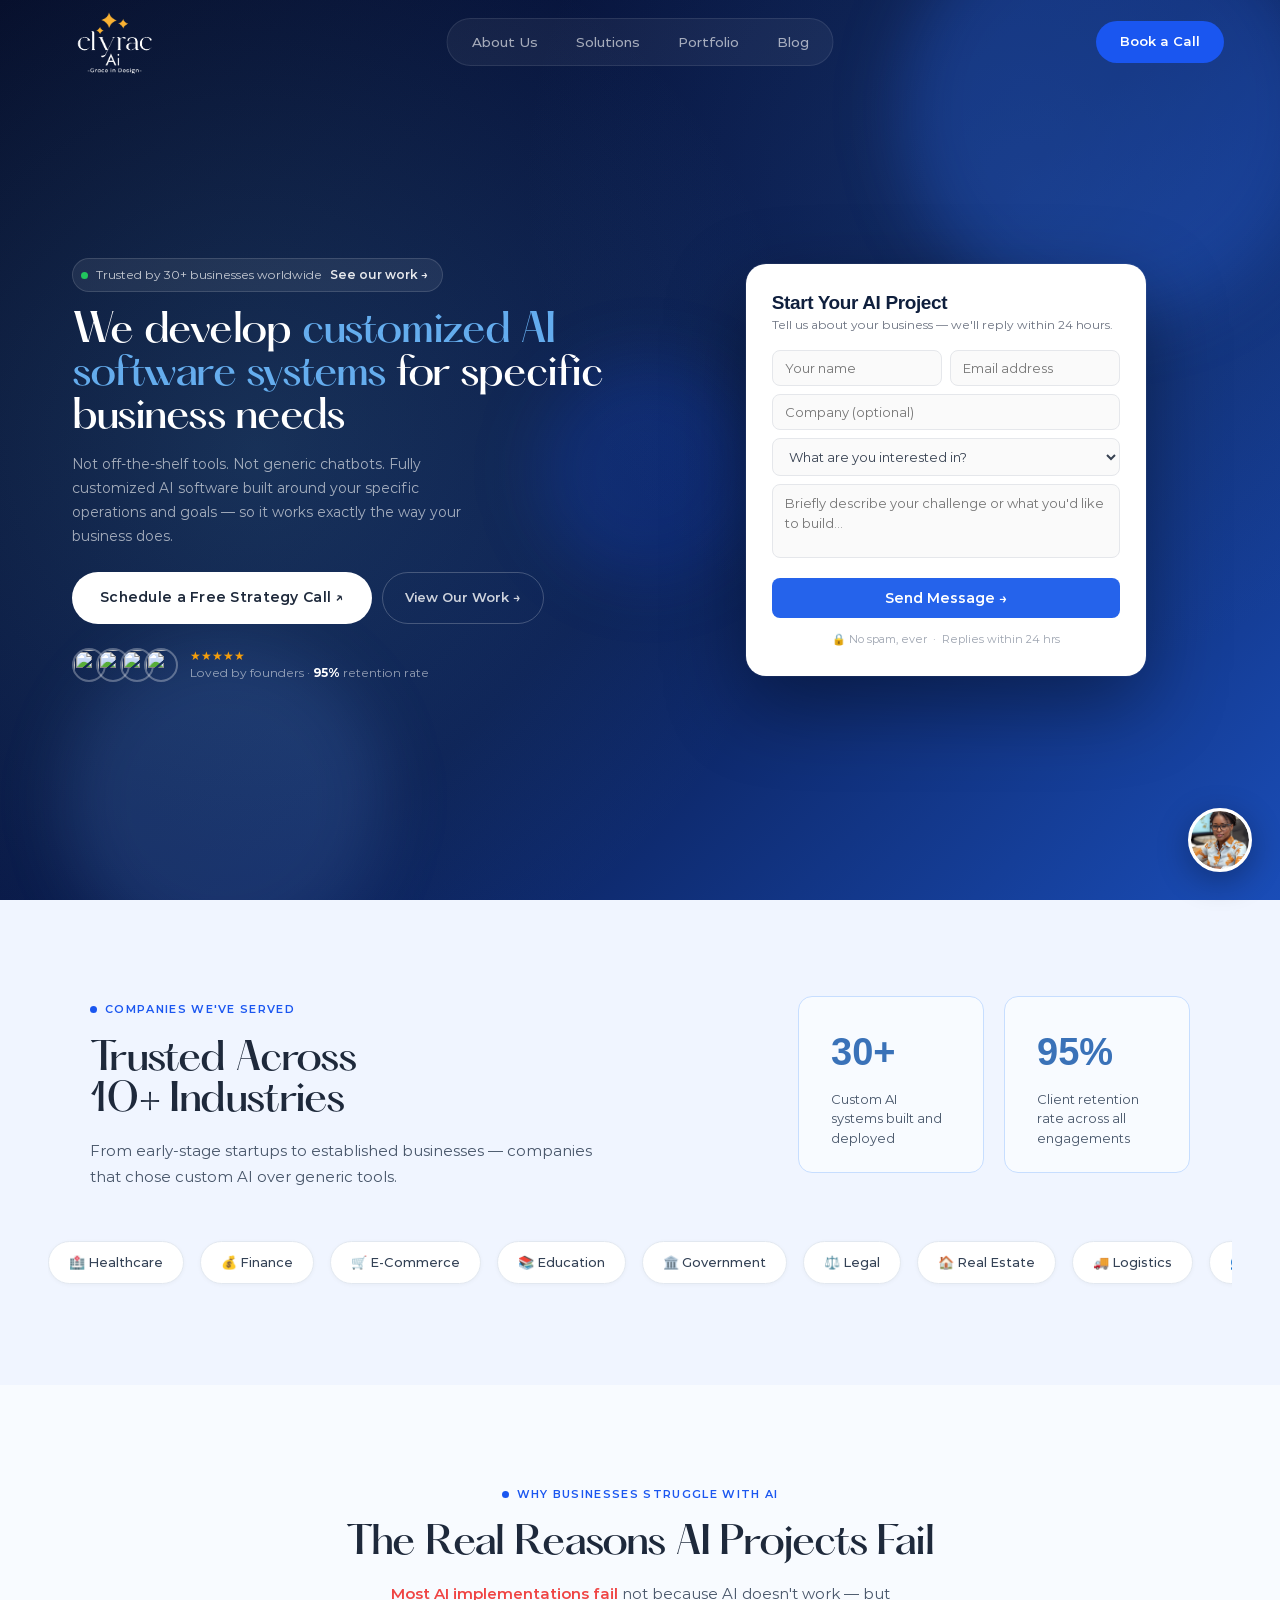
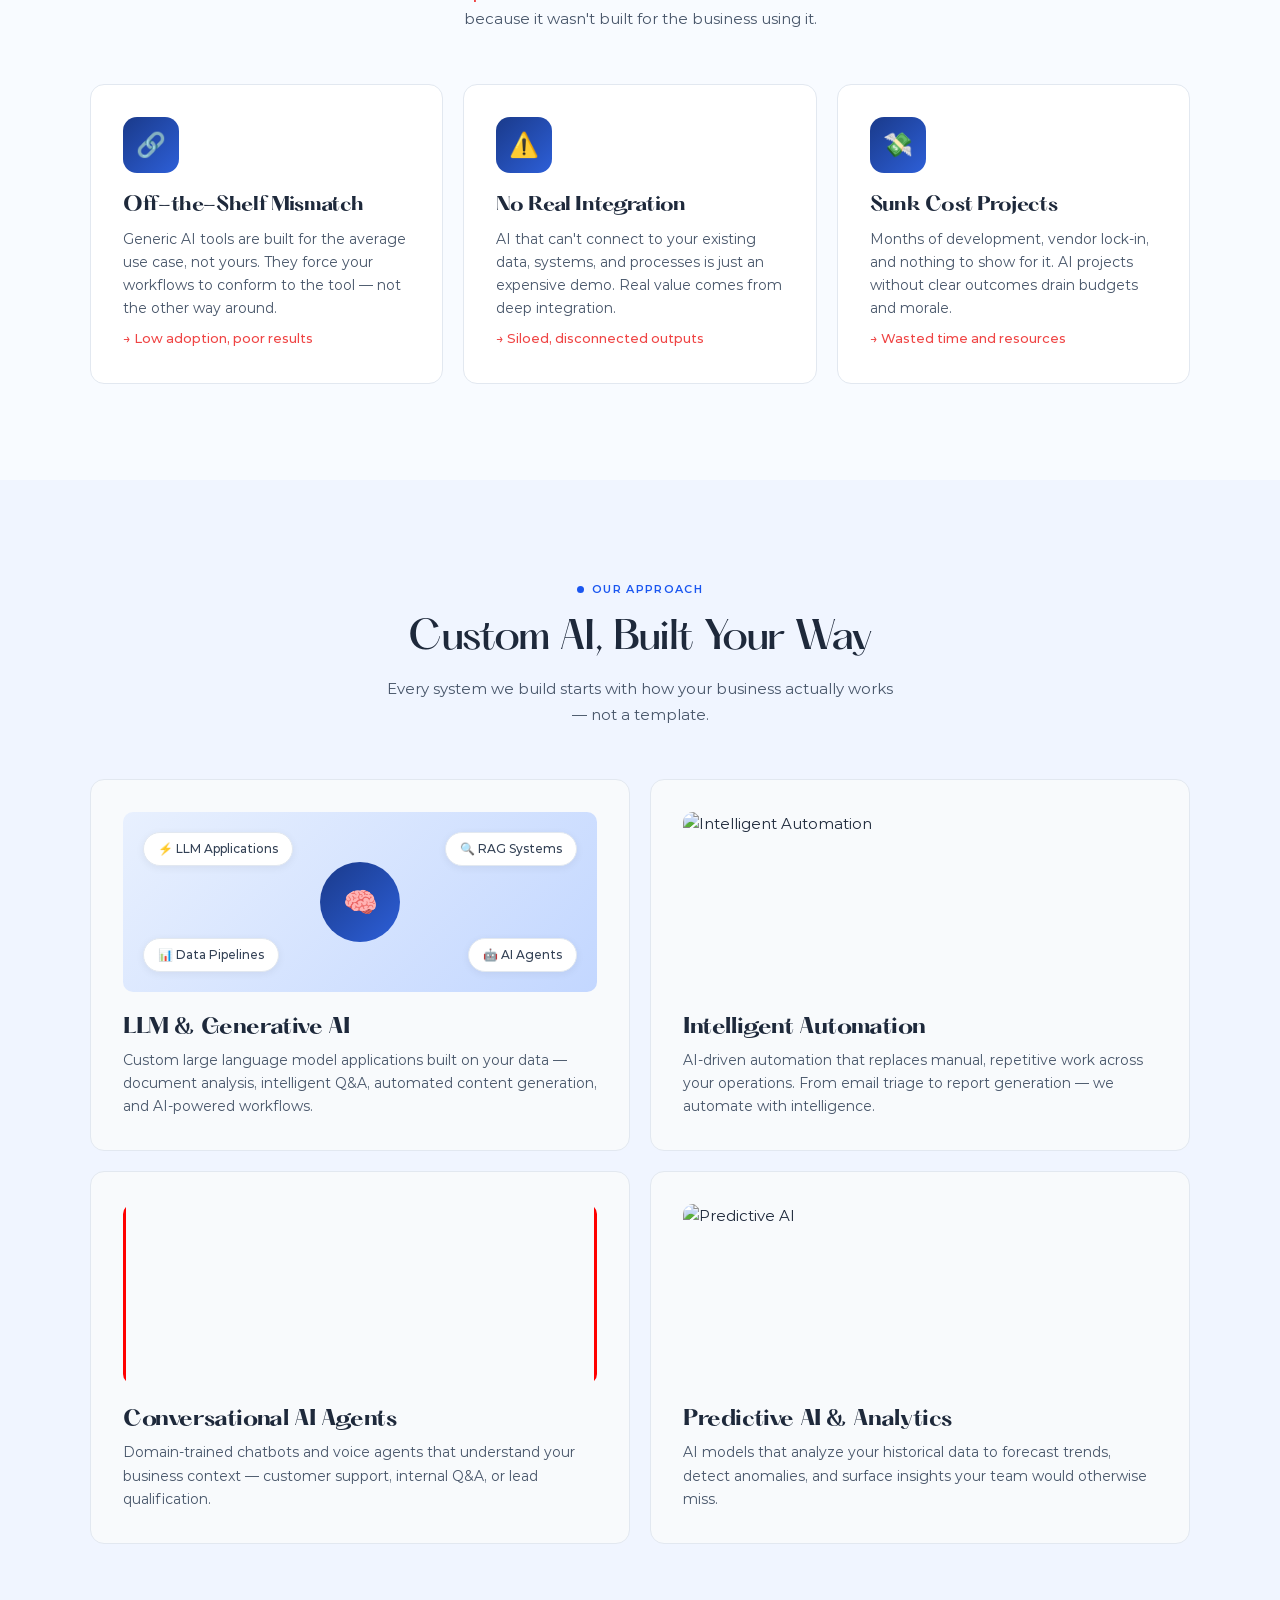
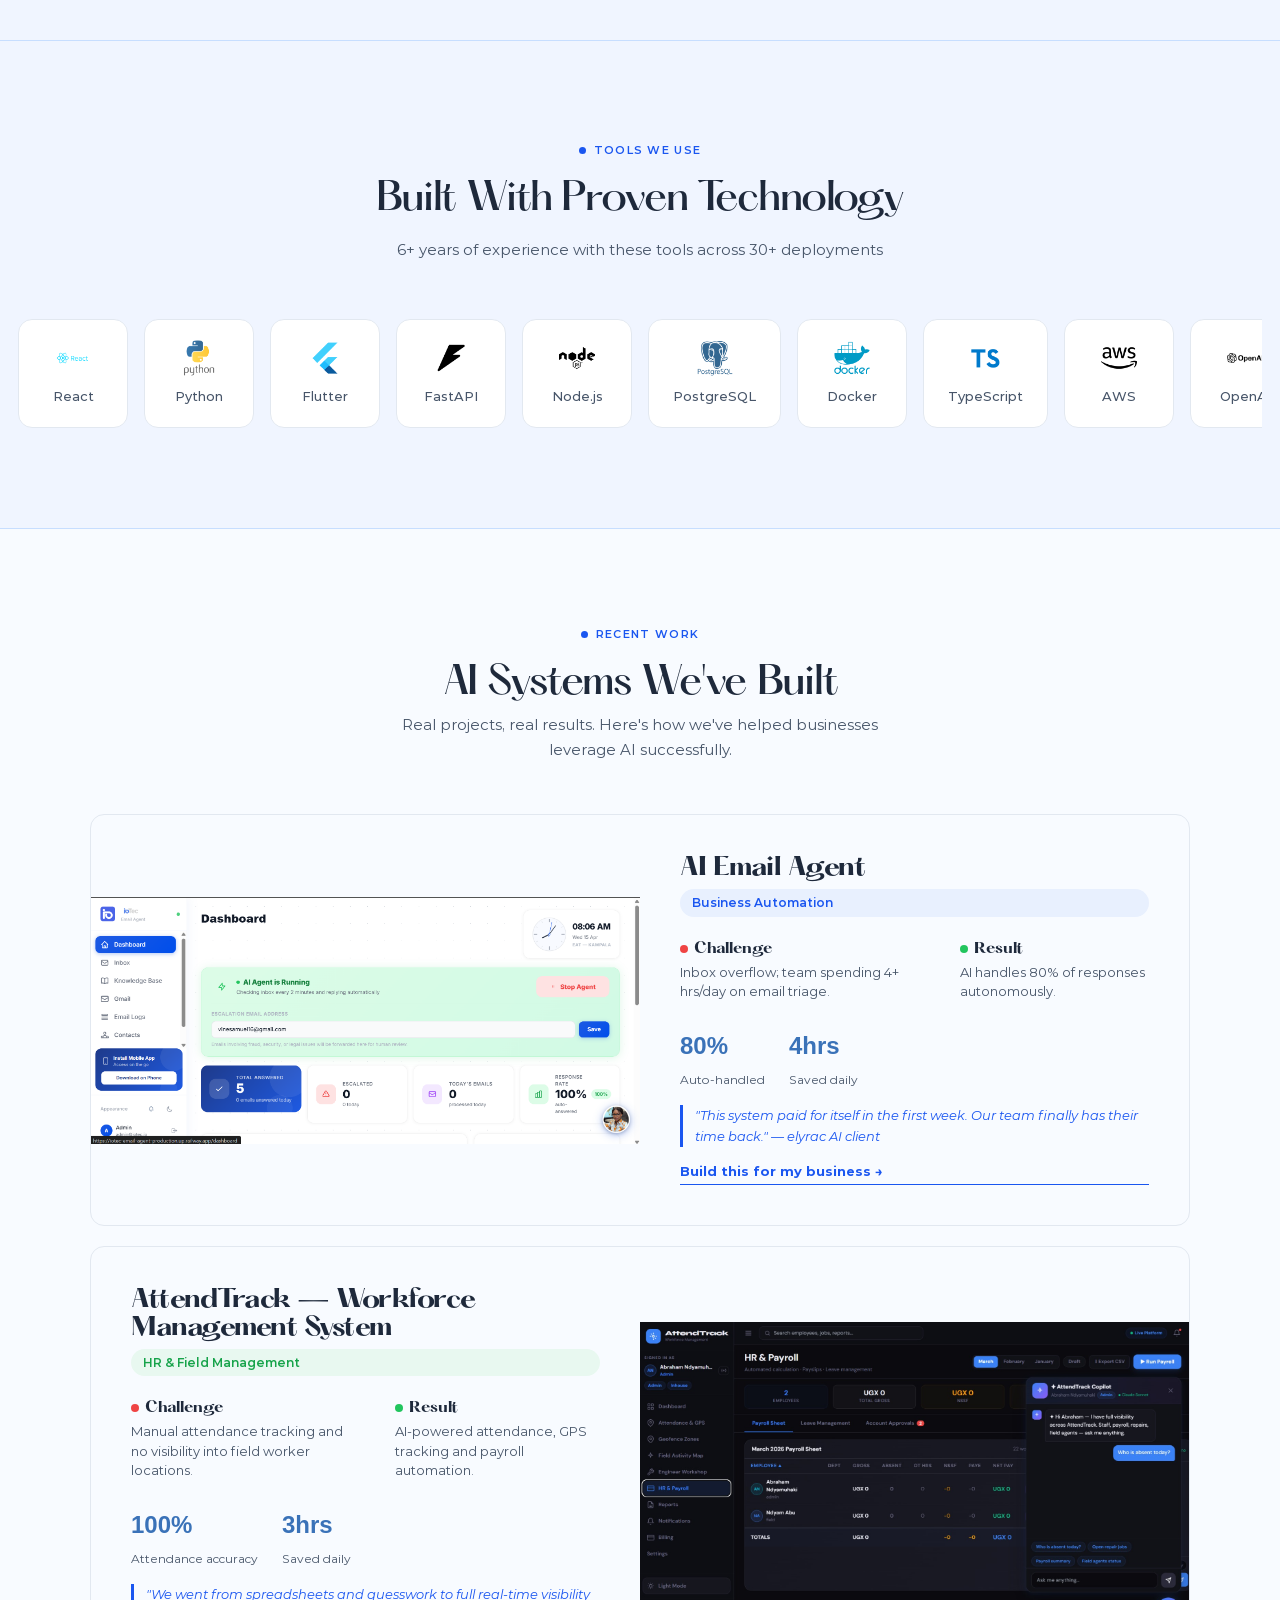
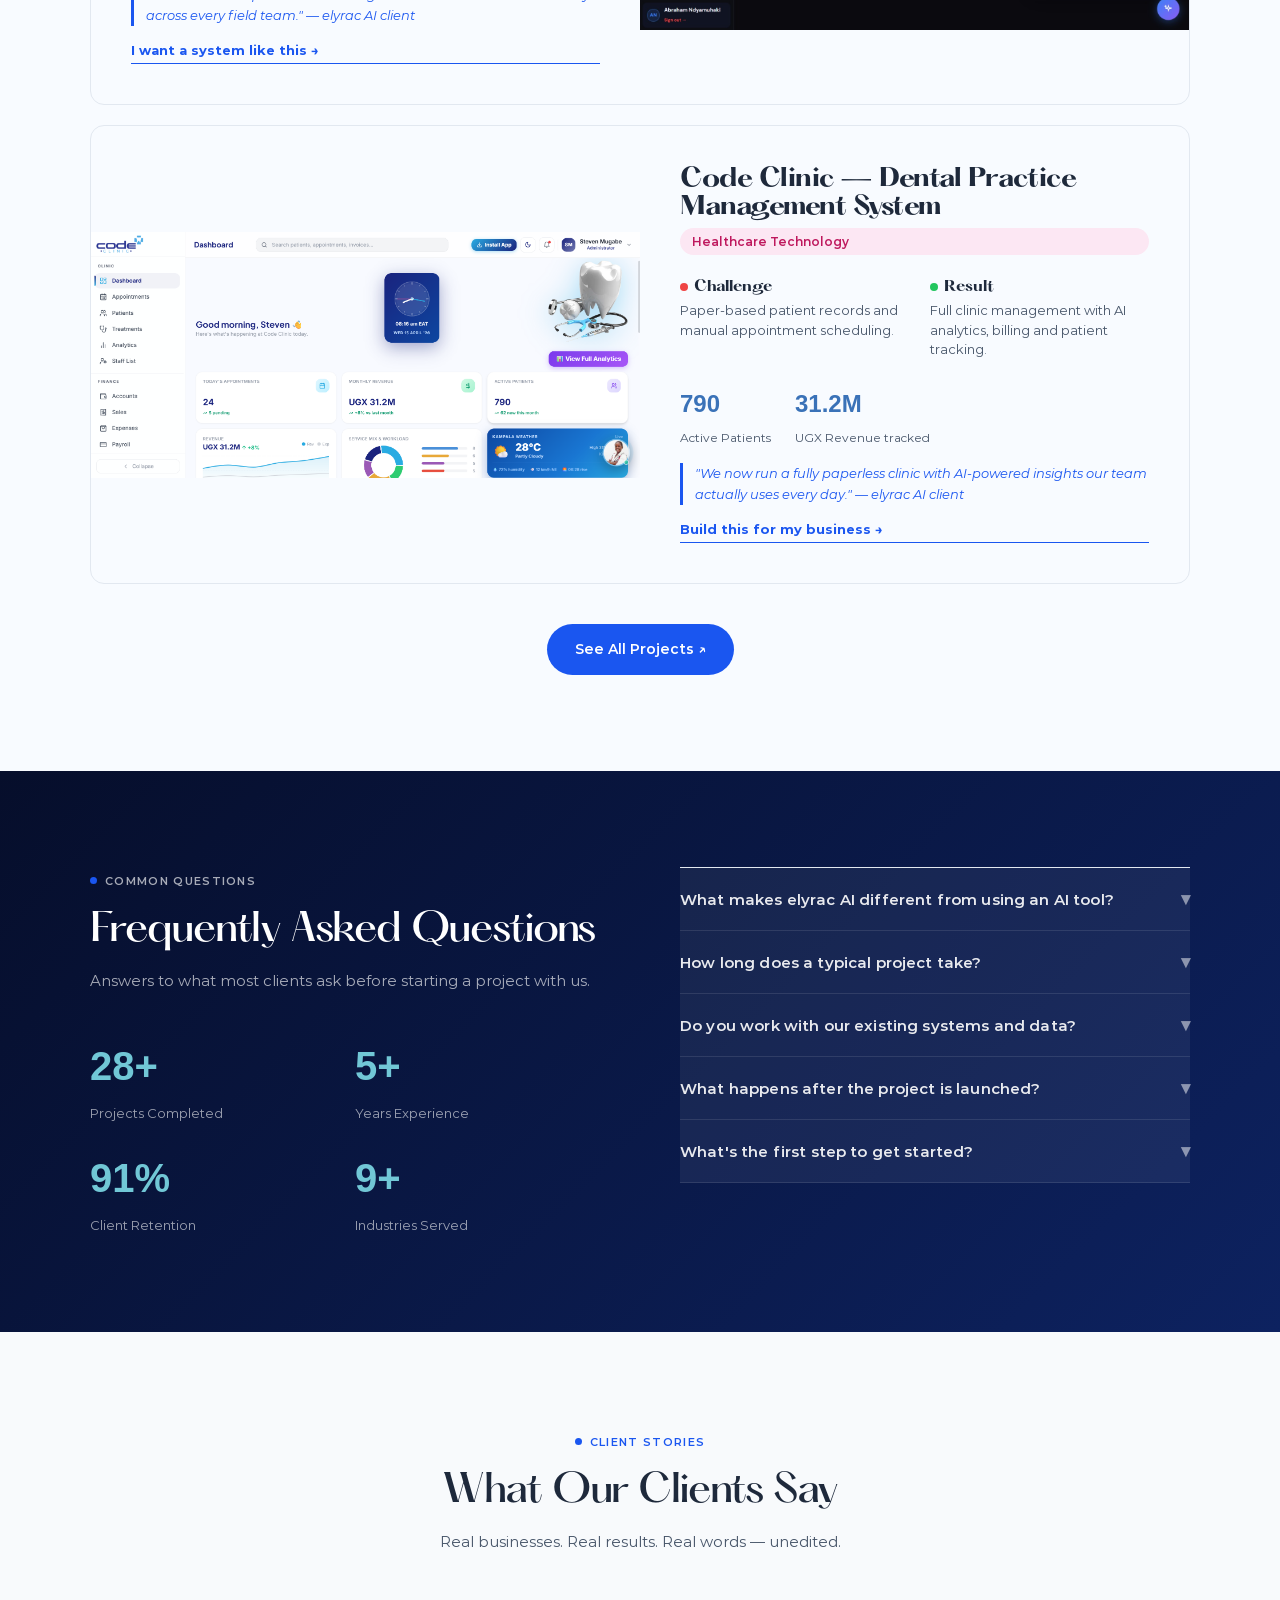
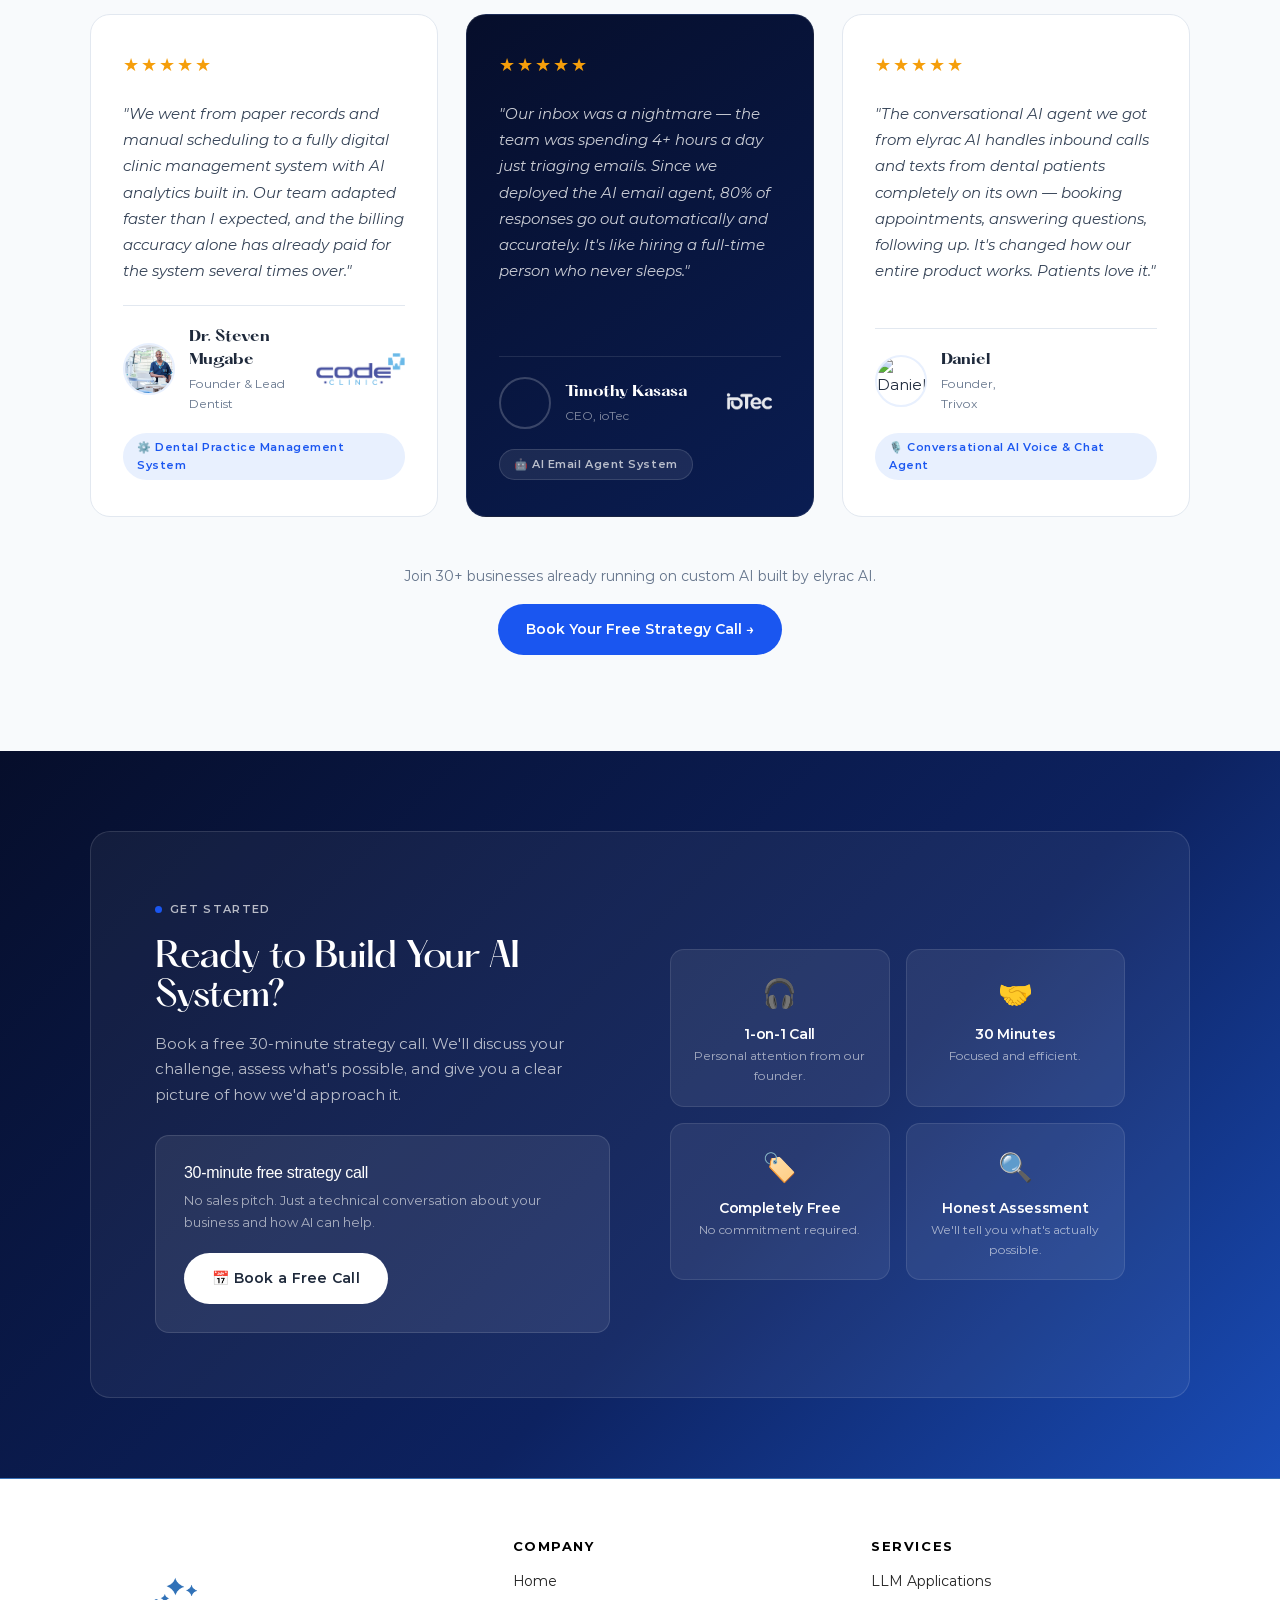
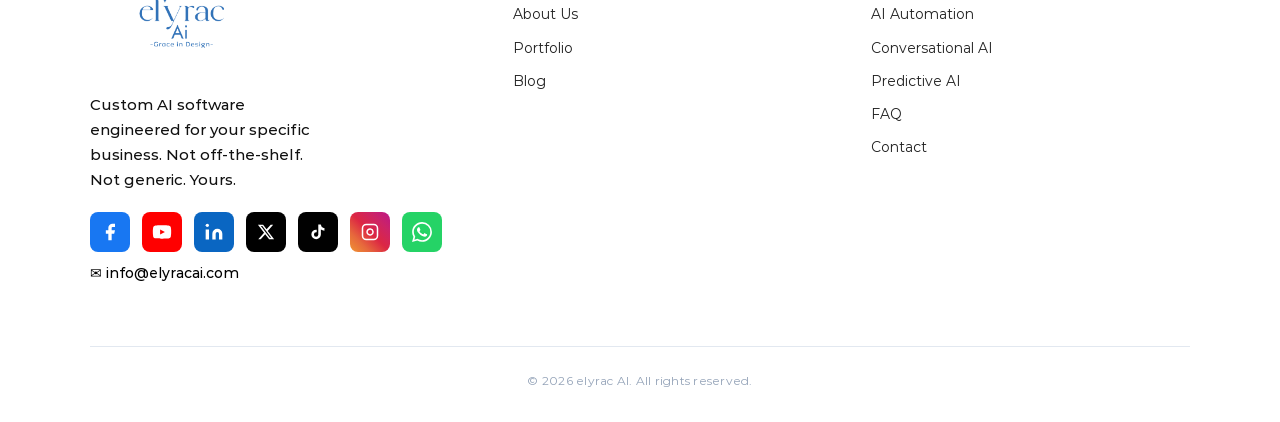
==== commit f4e77063: "feat: embed contact form in hero section of homepage Replaces the decorative phone mockup in the her" ====
--- a/index.html
+++ b/index.html
@@ -4,6 +4,7 @@
 <meta charset="UTF-8">
 <meta name="viewport" content="width=device-width, initial-scale=1.0">
 <title>Elyrac AI | Custom AI Software Engineering — Global AI Solutions</title>
+  <link rel="canonical" href="https://www.elyracai.com/">
   <meta name="keywords" content="custom AI software, AI solutions global, business AI automation, AI engineering company, LLM applications, conversational AI, AI agents, enterprise AI, custom AI development">
 <meta name="description" content="Elyrac AI builds custom AI systems for businesses worldwide — intelligent automation, AI agents, healthcare platforms, fintech solutions, and workforce management. Grace in Design.">
 <link rel="icon" type="image/png" href="/favicon.png">
@@ -12,8 +13,8 @@
 
 
 <link rel="preload" as="image" href="others/Elyrac_Ai-03.png">
-<link rel="preload" as="image" href="others/businesswoman-interacting-with-ai-hologram-office.jpg">
 <link rel="stylesheet" href="css/shared.css">
+<script src="https://cdn.jsdelivr.net/npm/@emailjs/browser@4/dist/email.min.js"></script>
 <style>
 
   /* ── HOMEPAGE NAV: STICKY ── */
@@ -512,6 +513,61 @@
     .hfc-3, .hfc-4 { display: none; }
     .stat-card { min-width: unset; }
     .tools-ticker-wrap { margin: 0 -16px; }
+  }
+
+  /* ── HERO CONTACT FORM CARD ── */
+  .hero-form-card {
+    background: white; border-radius: 20px;
+    padding: 28px 26px;
+    box-shadow: 0 28px 80px rgba(0,0,0,0.38), 0 0 0 1px rgba(255,255,255,0.06);
+    width: 100%; max-width: 400px;
+    position: relative; z-index: 2;
+  }
+  .hero-form-card h3 {
+    font-size: 19px; font-weight: 700; color: #0f1f3d;
+    margin-bottom: 3px; font-family: 'Sora', sans-serif;
+  }
+  .hfc-sub { font-size: 12px; color: #6b7280; margin-bottom: 16px; line-height: 1.5; }
+  .hf-row { display: grid; grid-template-columns: 1fr 1fr; gap: 8px; margin-bottom: 8px; }
+  .hf-field { margin-bottom: 8px; }
+  .hf-row .hf-field { margin-bottom: 0; }
+  .hf-field input, .hf-field select, .hf-field textarea {
+    width: 100%; padding: 9px 12px;
+    border: 1.5px solid #e5e7eb; border-radius: 8px;
+    font-size: 13px; font-family: var(--font-body);
+    color: #374151; outline: none;
+    transition: border-color 0.2s; background: #fafafa;
+    box-sizing: border-box;
+  }
+  .hf-field input:focus, .hf-field select:focus, .hf-field textarea:focus {
+    border-color: #2563eb; background: white;
+  }
+  .hf-field select { cursor: pointer; }
+  .hf-field textarea { resize: none; height: 74px; line-height: 1.5; }
+  .hf-submit {
+    width: 100%; padding: 11px; margin-top: 4px;
+    background: #2563eb; color: white; border: none;
+    border-radius: 8px; font-size: 14px; font-weight: 600;
+    font-family: var(--font-body); cursor: pointer;
+    transition: background 0.2s;
+  }
+  .hf-submit:hover { background: #1d4ed8; }
+  .hf-submit:disabled { background: #93c5fd; cursor: not-allowed; }
+  .hf-success {
+    display: none; margin-top: 10px; padding: 11px 14px;
+    background: #f0fdf4; border: 1px solid #bbf7d0;
+    border-radius: 8px; color: #15803d;
+    font-size: 13px; font-weight: 500; text-align: center; line-height: 1.5;
+  }
+  .hf-success.show { display: block; }
+  .hf-trust { display: flex; align-items: center; justify-content: center; gap: 6px; margin-top: 12px; font-size: 11px; color: #9ca3af; }
+
+  @media (max-width: 900px) {
+    .hero-form-card { max-width: 100%; }
+  }
+  @media (max-width: 600px) {
+    .hero-form-card { padding: 22px 18px; }
+    .hf-row { grid-template-columns: 1fr; }
   }
 
   body { background: #F5F8FF !important; }
@@ -600,38 +656,42 @@
     </div>
   </div>
 
-  <!-- RIGHT: Phone mockup + floating cards -->
+  <!-- RIGHT: Contact form -->
   <div class="hero-right">
-    <!-- Phone -->
-    <div class="phone-mockup">
-      <img src="others/businesswoman-interacting-with-ai-hologram-office.jpg" alt="AI in business" loading="eager" decoding="async">
-    </div>
-
-    <!-- Card 1: Pill — 95% Client Retention — top right -->
-    <div class="hfc hfc-pill hfc-1">
-      <span>📈</span>
-      <span>95% Client Retention</span>
-    </div>
-
-    <!-- Card 2: Pill — Custom-built — middle right -->
-    <div class="hfc hfc-pill hfc-2">
-      <span>✅</span>
-      <span>Custom-built, not off-the-shelf</span>
-    </div>
-
-    <!-- Card 3: Glass — 30+ Systems — bottom right -->
-    <div class="hfc hfc-glass hfc-3">
-      <div class="hfc-glass-num" data-count="30" data-suffix="+">30+</div>
-      <div class="hfc-glass-label">AI Systems Built</div>
-    </div>
-
-    <!-- Card 4: Glass — 4.9 Rating — lower left -->
-    <div class="hfc hfc-glass hfc-4">
-      <div style="color:#f59e0b;font-size:13px;line-height:1">⭐⭐⭐⭐⭐</div>
-      <div style="display:flex;align-items:baseline;gap:5px;margin-top:5px">
-        <span style="font-size:20px;font-weight:800;color:white" data-count="4.9" data-suffix="">4.9</span>
-        <span style="font-size:11px;color:rgba(255,255,255,0.7)">/ 100% Satisfied</span>
-      </div>
+    <div class="hero-form-card">
+      <h3>Start Your AI Project</h3>
+      <p class="hfc-sub">Tell us about your business — we'll reply within 24 hours.</p>
+      <form id="h-contact-form" onsubmit="heroHandleSubmit(event)">
+        <div class="hf-row">
+          <div class="hf-field">
+            <input type="text" id="h-name" placeholder="Your name" required autocomplete="name">
+          </div>
+          <div class="hf-field">
+            <input type="email" id="h-email" placeholder="Email address" required autocomplete="email">
+          </div>
+        </div>
+        <div class="hf-field">
+          <input type="text" id="h-company" placeholder="Company (optional)" autocomplete="organization">
+        </div>
+        <div class="hf-field">
+          <select id="h-interest">
+            <option value="" disabled selected>What are you interested in?</option>
+            <option value="llm">LLM / RAG Systems</option>
+            <option value="automation">Process Automation</option>
+            <option value="chatbot">Conversational AI</option>
+            <option value="analytics">Predictive Analytics</option>
+            <option value="vision">Computer Vision</option>
+            <option value="saas">AI SaaS Product</option>
+            <option value="other">Not sure yet</option>
+          </select>
+        </div>
+        <div class="hf-field">
+          <textarea id="h-message" placeholder="Briefly describe your challenge or what you'd like to build…" required></textarea>
+        </div>
+        <button type="submit" class="hf-submit" id="h-submit-btn">Send Message →</button>
+      </form>
+      <div class="hf-success" id="h-form-success">✅ Message received! We'll be in touch within 24 hours.</div>
+      <p class="hf-trust">🔒 No spam, ever &nbsp;·&nbsp; Replies within 24 hrs</p>
     </div>
   </div>
 </section>
@@ -1168,6 +1228,60 @@
     el.style.transition = 'opacity 0.5s ease, transform 0.5s ease';
     observer.observe(el);
   });
+</script>
+
+<script>
+  // ── HERO CONTACT FORM ──
+  const _SB_URL  = 'https://ucbyaknfjrtoitrzamca.supabase.co';
+  const _SB_KEY  = 'eyJhbGciOiJIUzI1NiIsInR5cCI6IkpXVCJ9.eyJpc3MiOiJzdXBhYmFzZSIsInJlZiI6InVjYnlha25manJ0b2l0cnphbWNhIiwicm9sZSI6ImFub24iLCJpYXQiOjE3Nzc3NDYxMzgsImV4cCI6MjA5MzMyMjEzOH0.HNIVUkC0xiZoqGe1L7uYAegbjCgWCW9qjEJS0VI6gYw';
+
+  emailjs.init('_qzqkvOG-jE1Wr8CH');
+
+  async function heroHandleSubmit(e) {
+    e.preventDefault();
+    const btn       = document.getElementById('h-submit-btn');
+    const successEl = document.getElementById('h-form-success');
+    const name      = document.getElementById('h-name').value.trim();
+    const email     = document.getElementById('h-email').value.trim();
+    const company   = document.getElementById('h-company').value.trim();
+    const interest  = document.getElementById('h-interest').value;
+    const message   = document.getElementById('h-message').value.trim();
+
+    btn.disabled = true; btn.textContent = 'Sending…';
+    successEl.classList.remove('show');
+
+    try {
+      const res = await fetch(_SB_URL + '/rest/v1/contact_submissions', {
+        method: 'POST',
+        headers: {
+          'Content-Type': 'application/json',
+          'apikey': _SB_KEY,
+          'Authorization': 'Bearer ' + _SB_KEY,
+          'Prefer': 'return=minimal'
+        },
+        body: JSON.stringify({ name, email, company: company || null, interest: interest || null, message })
+      });
+
+      if (!res.ok) {
+        const err = await res.json().catch(() => ({}));
+        throw new Error(err.message || 'Submission failed');
+      }
+
+      emailjs.send('service_v0l6mpz', 'template_swpydxs', {
+        from_name: name, from_email: email,
+        company: company || 'N/A', interest: interest || 'Not specified',
+        message, to_email: email
+      }).catch(err => console.error('Email error:', err));
+
+      successEl.classList.add('show');
+      e.target.reset();
+      btn.textContent = 'Send Message →';
+    } catch (err) {
+      btn.textContent = 'Failed — please try again';
+      console.error('Hero form error:', err);
+    }
+    btn.disabled = false;
+  }
 </script>
 
 <!-- ── FLOATING CHATBOT ── -->
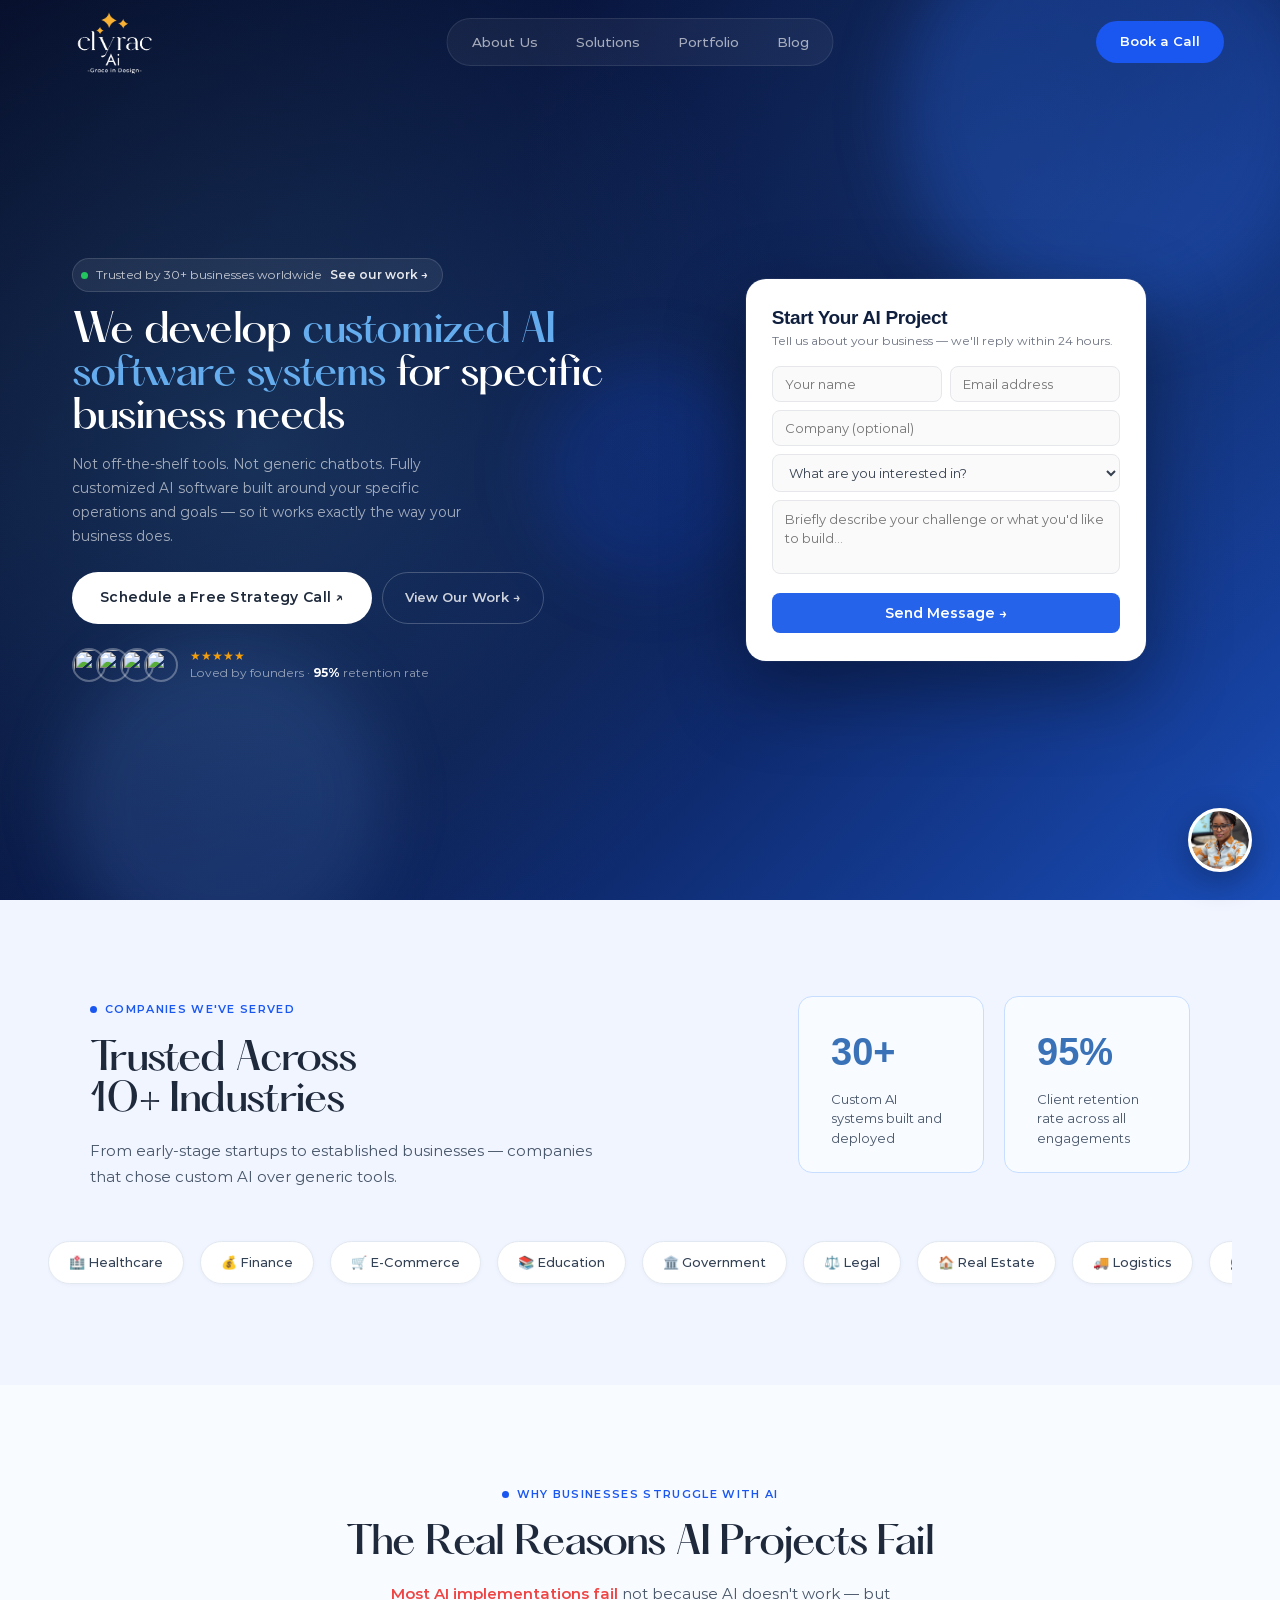
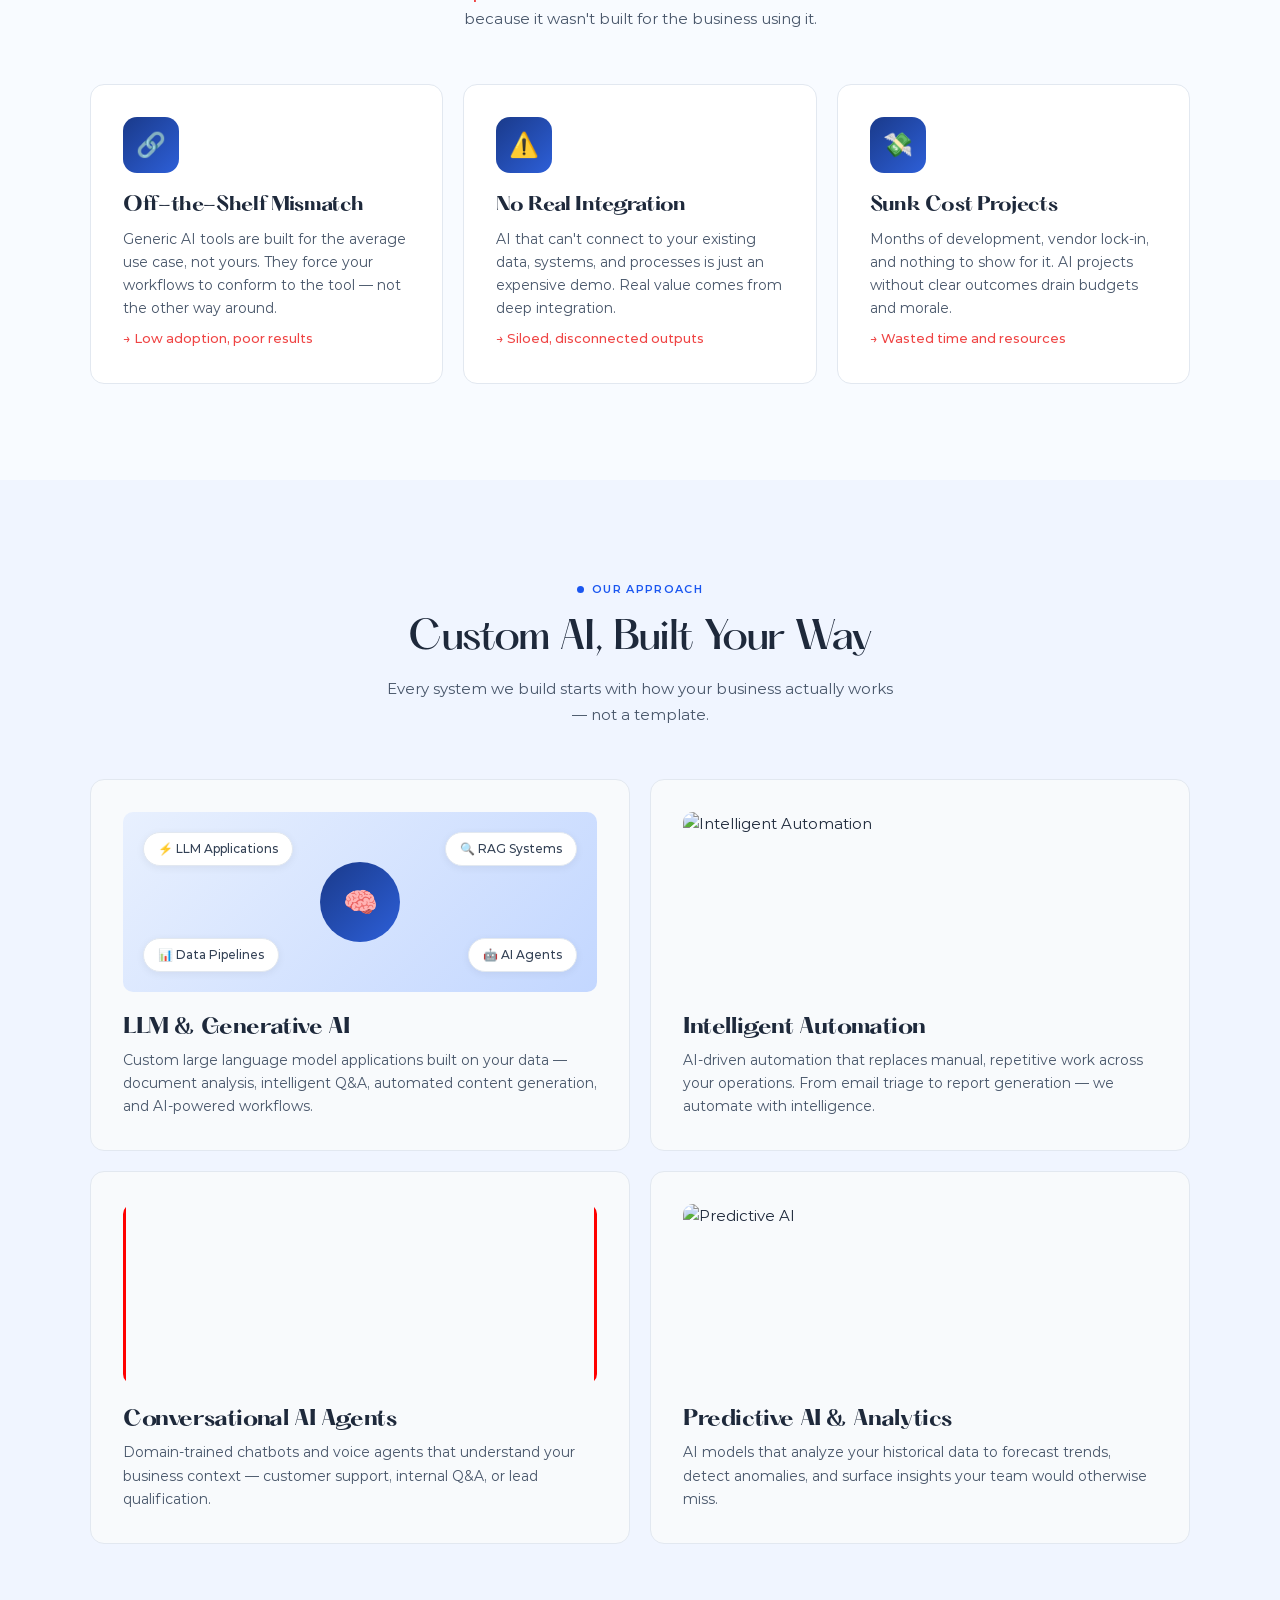
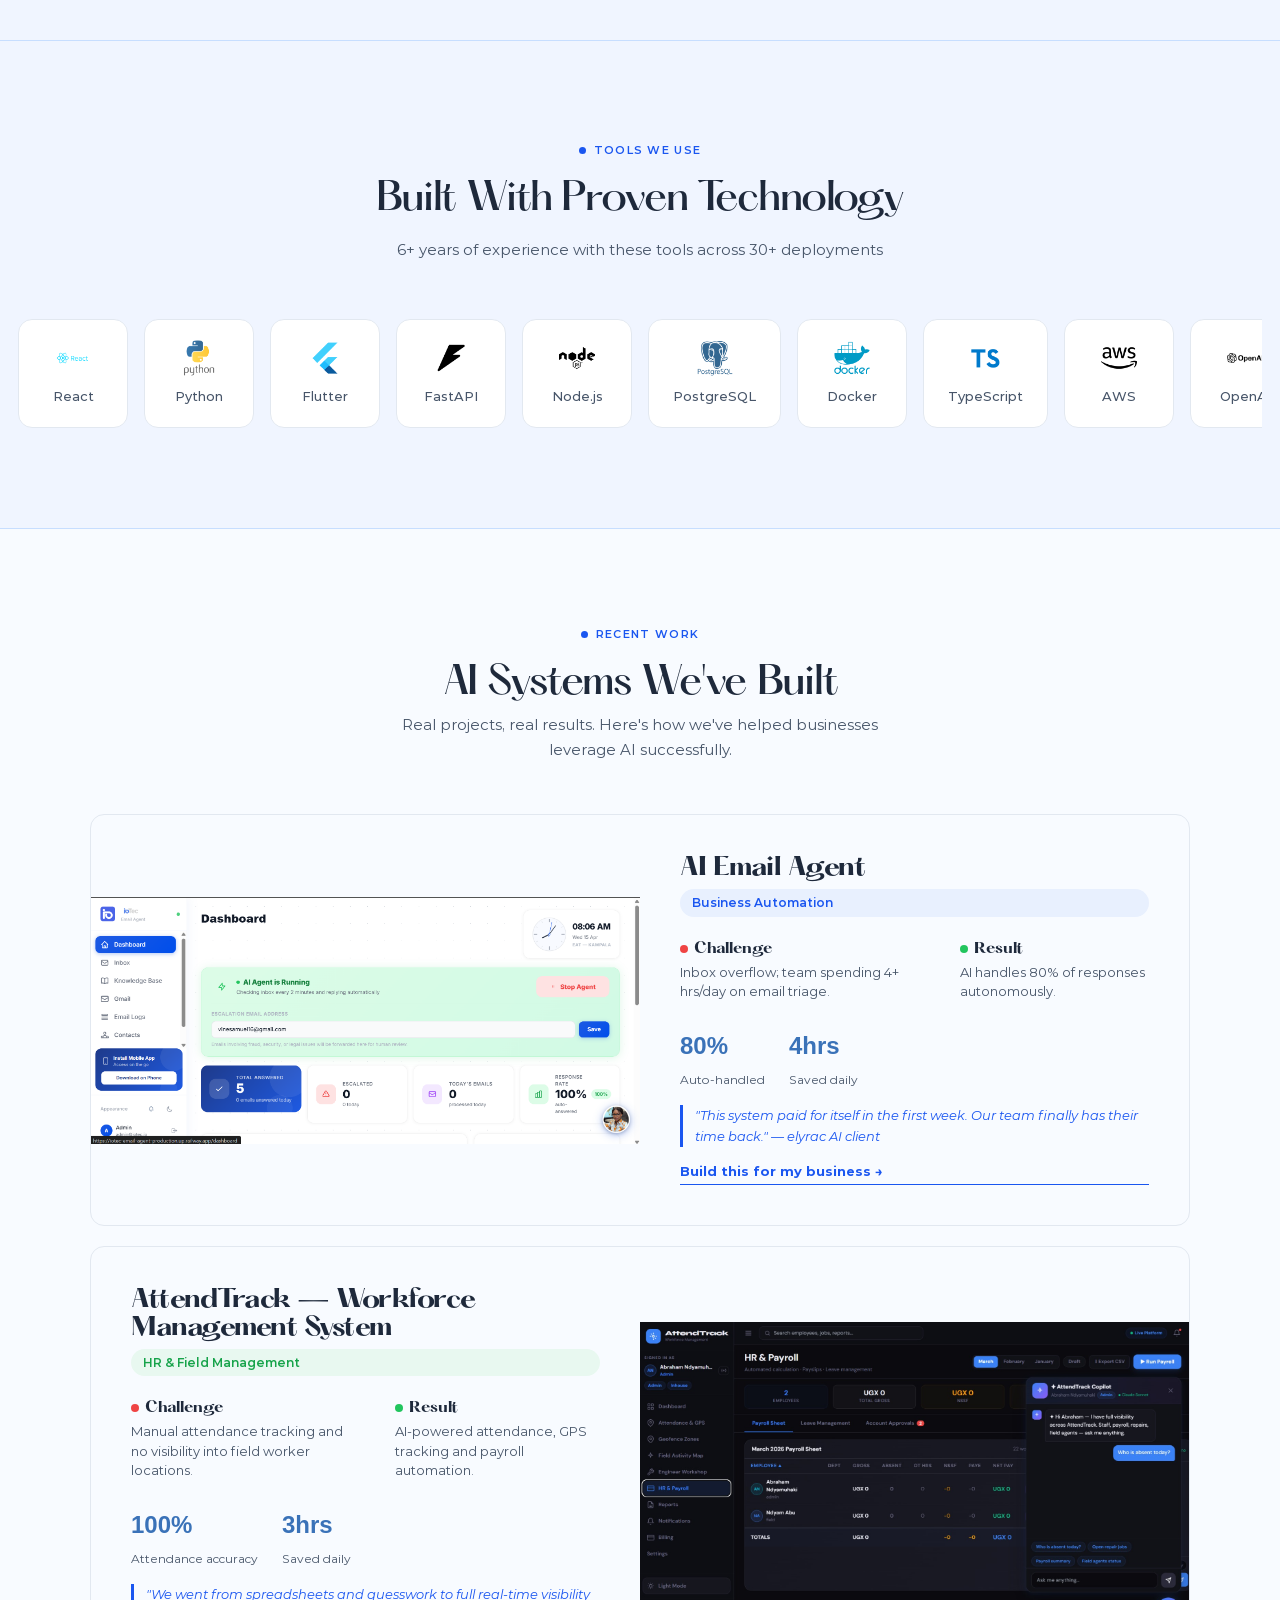
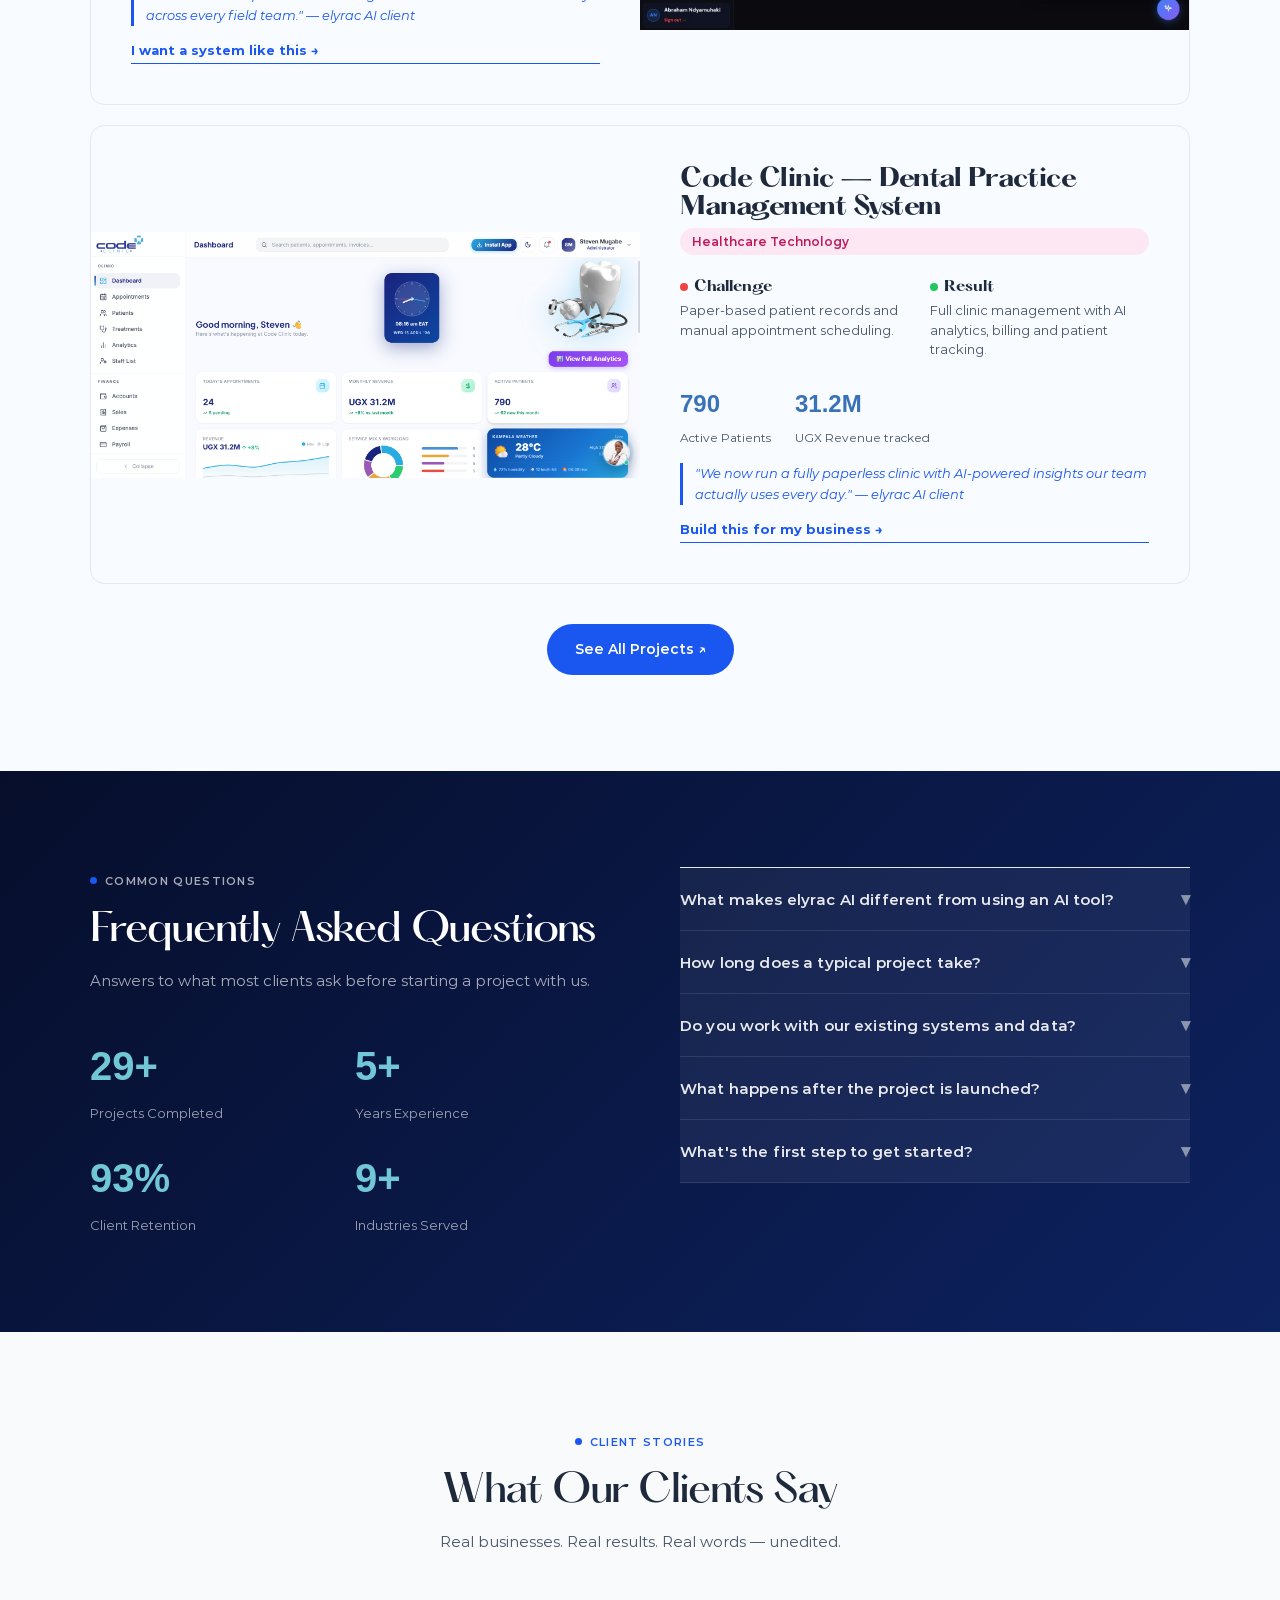
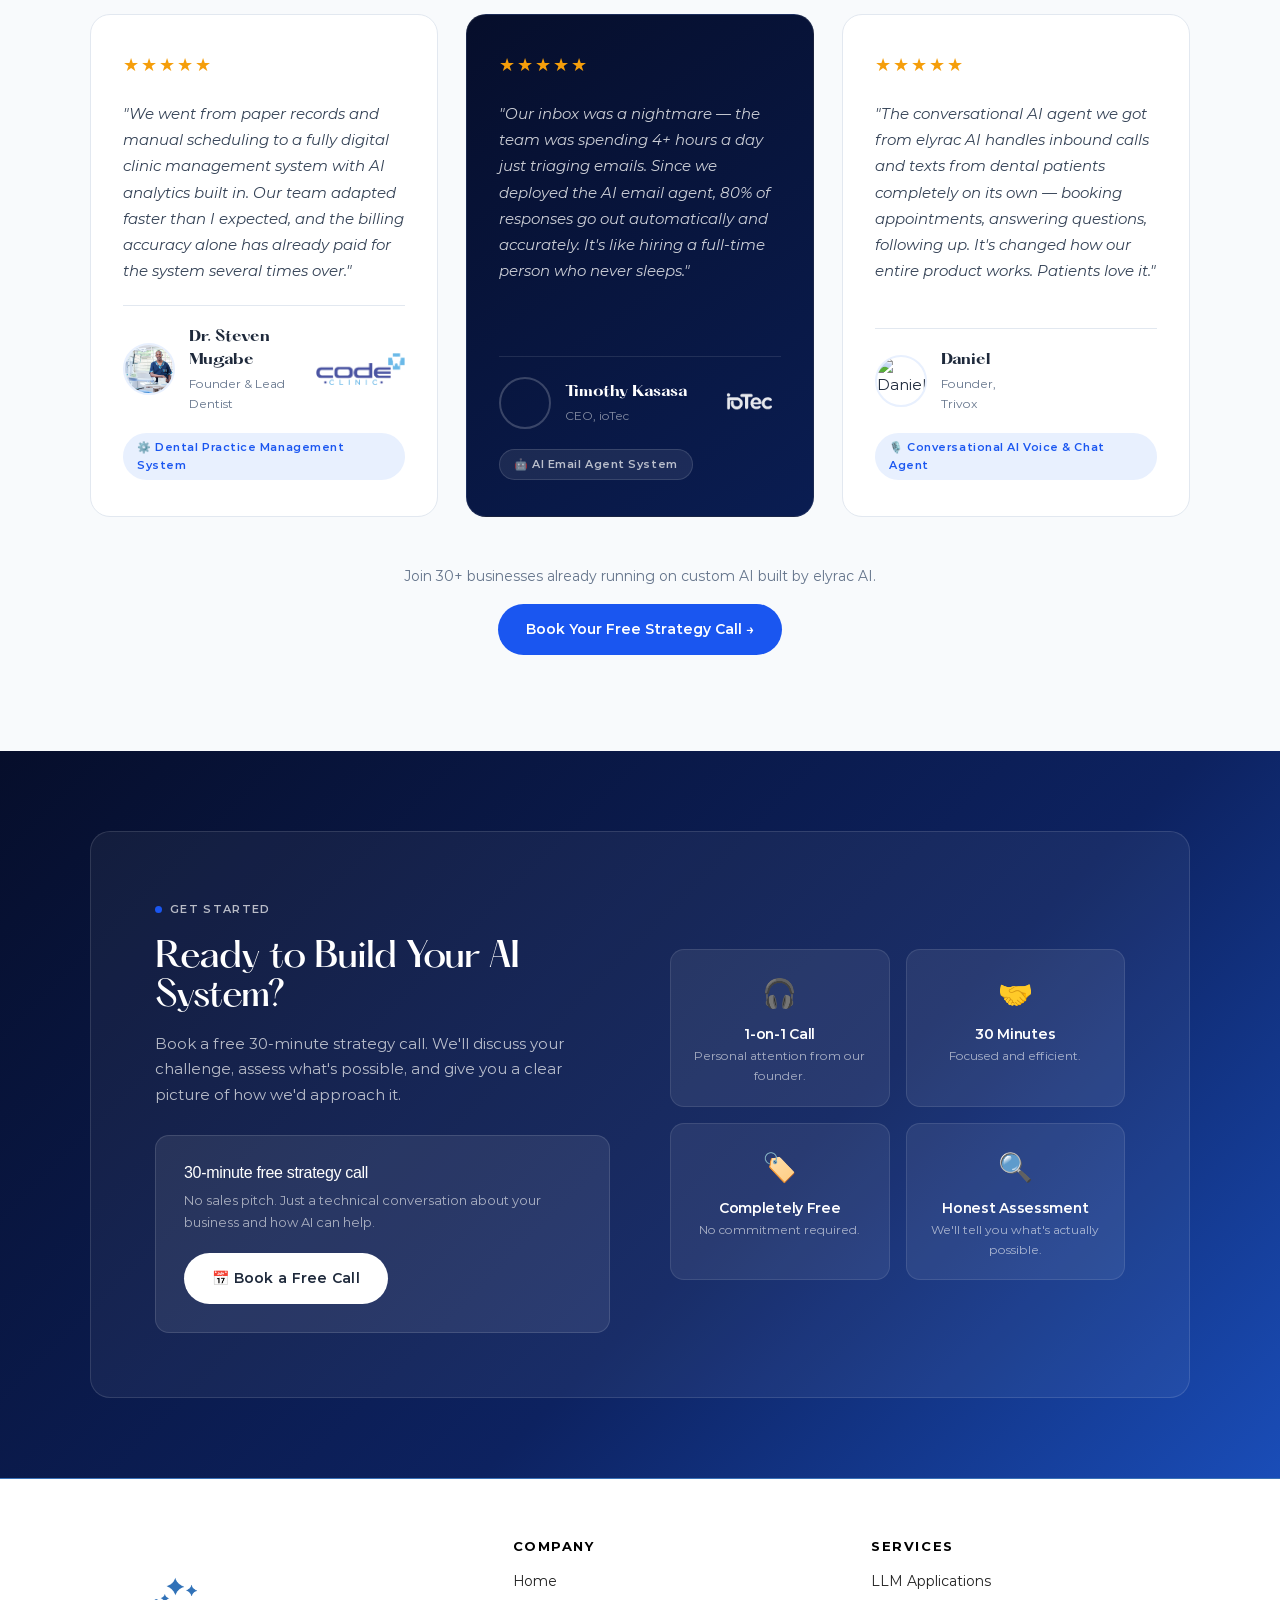
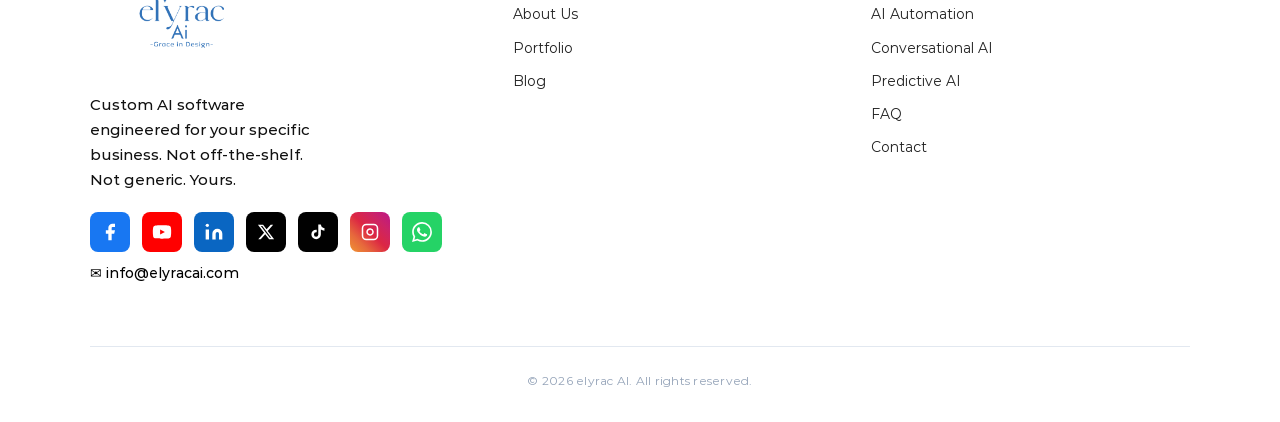
==== commit f8cd23f8: "remove trust line below hero contact form" ====
--- a/index.html
+++ b/index.html
@@ -691,7 +691,6 @@
         <button type="submit" class="hf-submit" id="h-submit-btn">Send Message →</button>
       </form>
       <div class="hf-success" id="h-form-success">✅ Message received! We'll be in touch within 24 hours.</div>
-      <p class="hf-trust">🔒 No spam, ever &nbsp;·&nbsp; Replies within 24 hrs</p>
     </div>
   </div>
 </section>
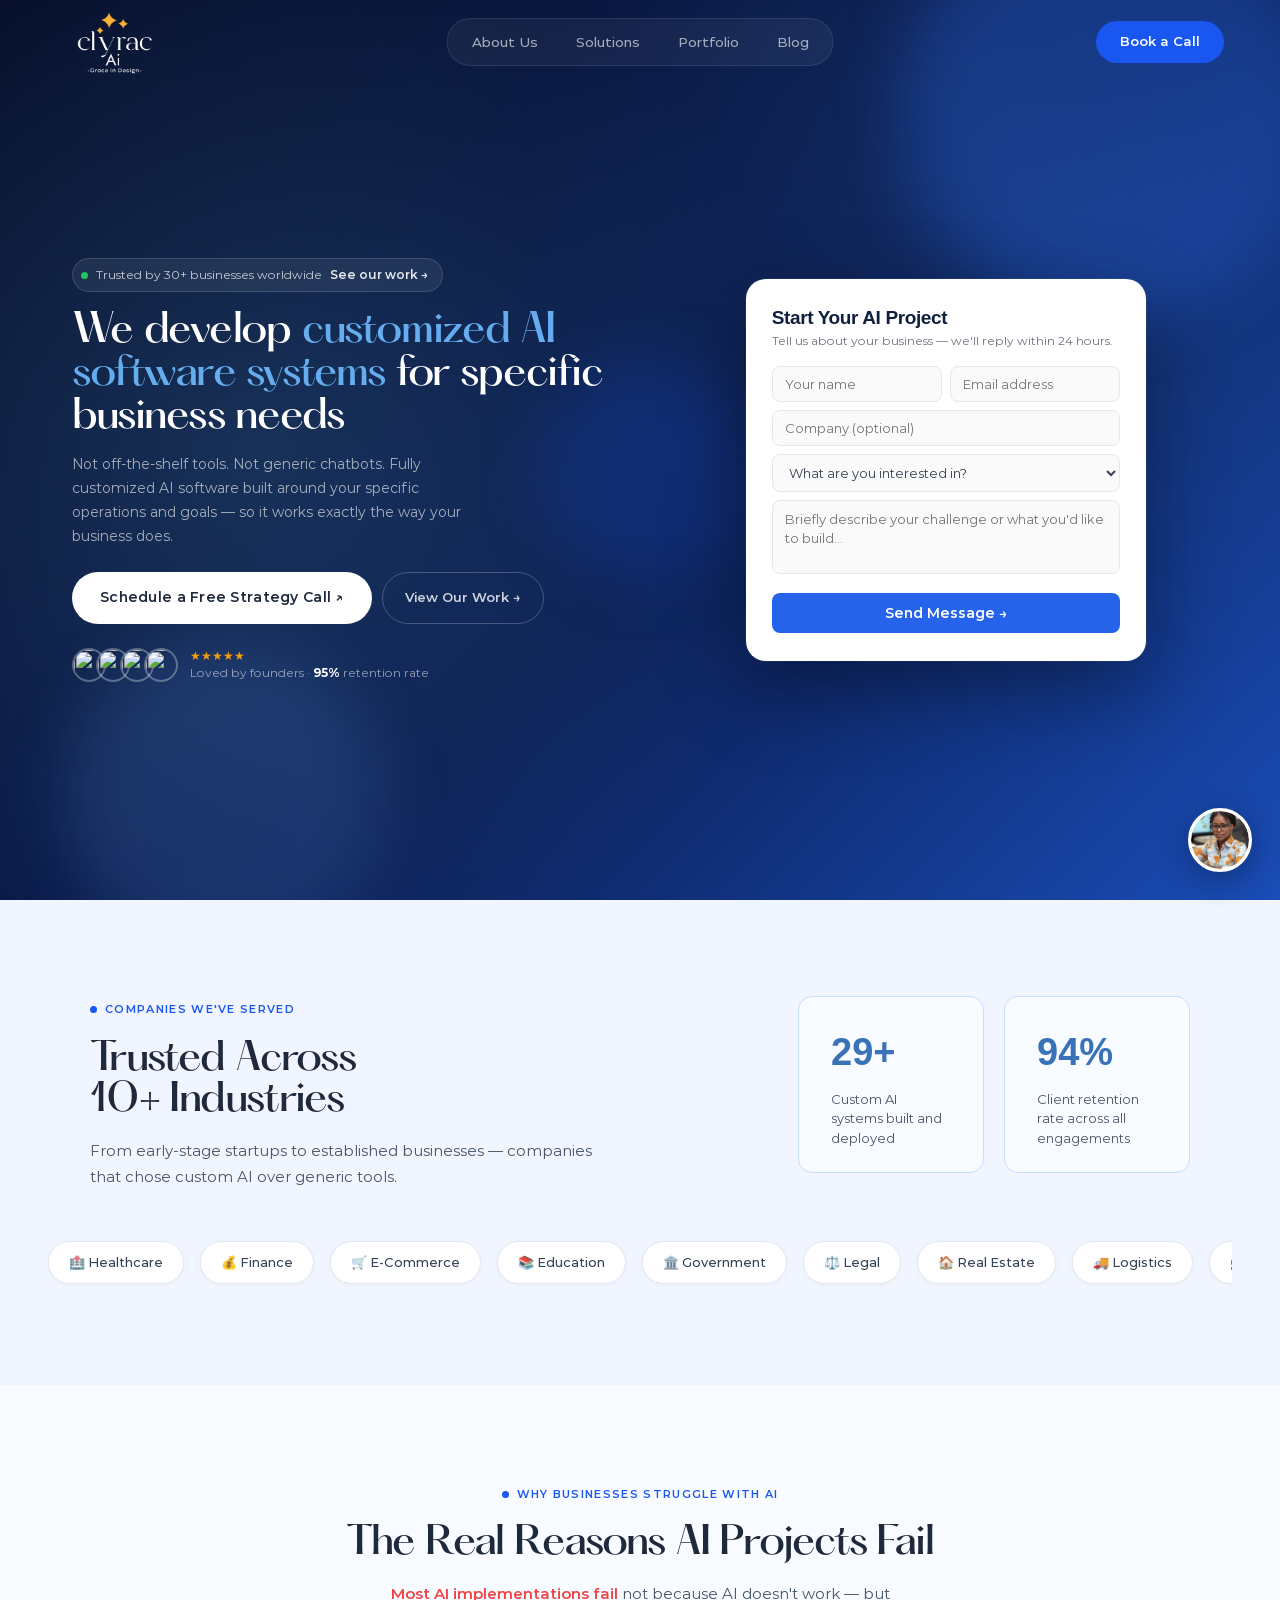
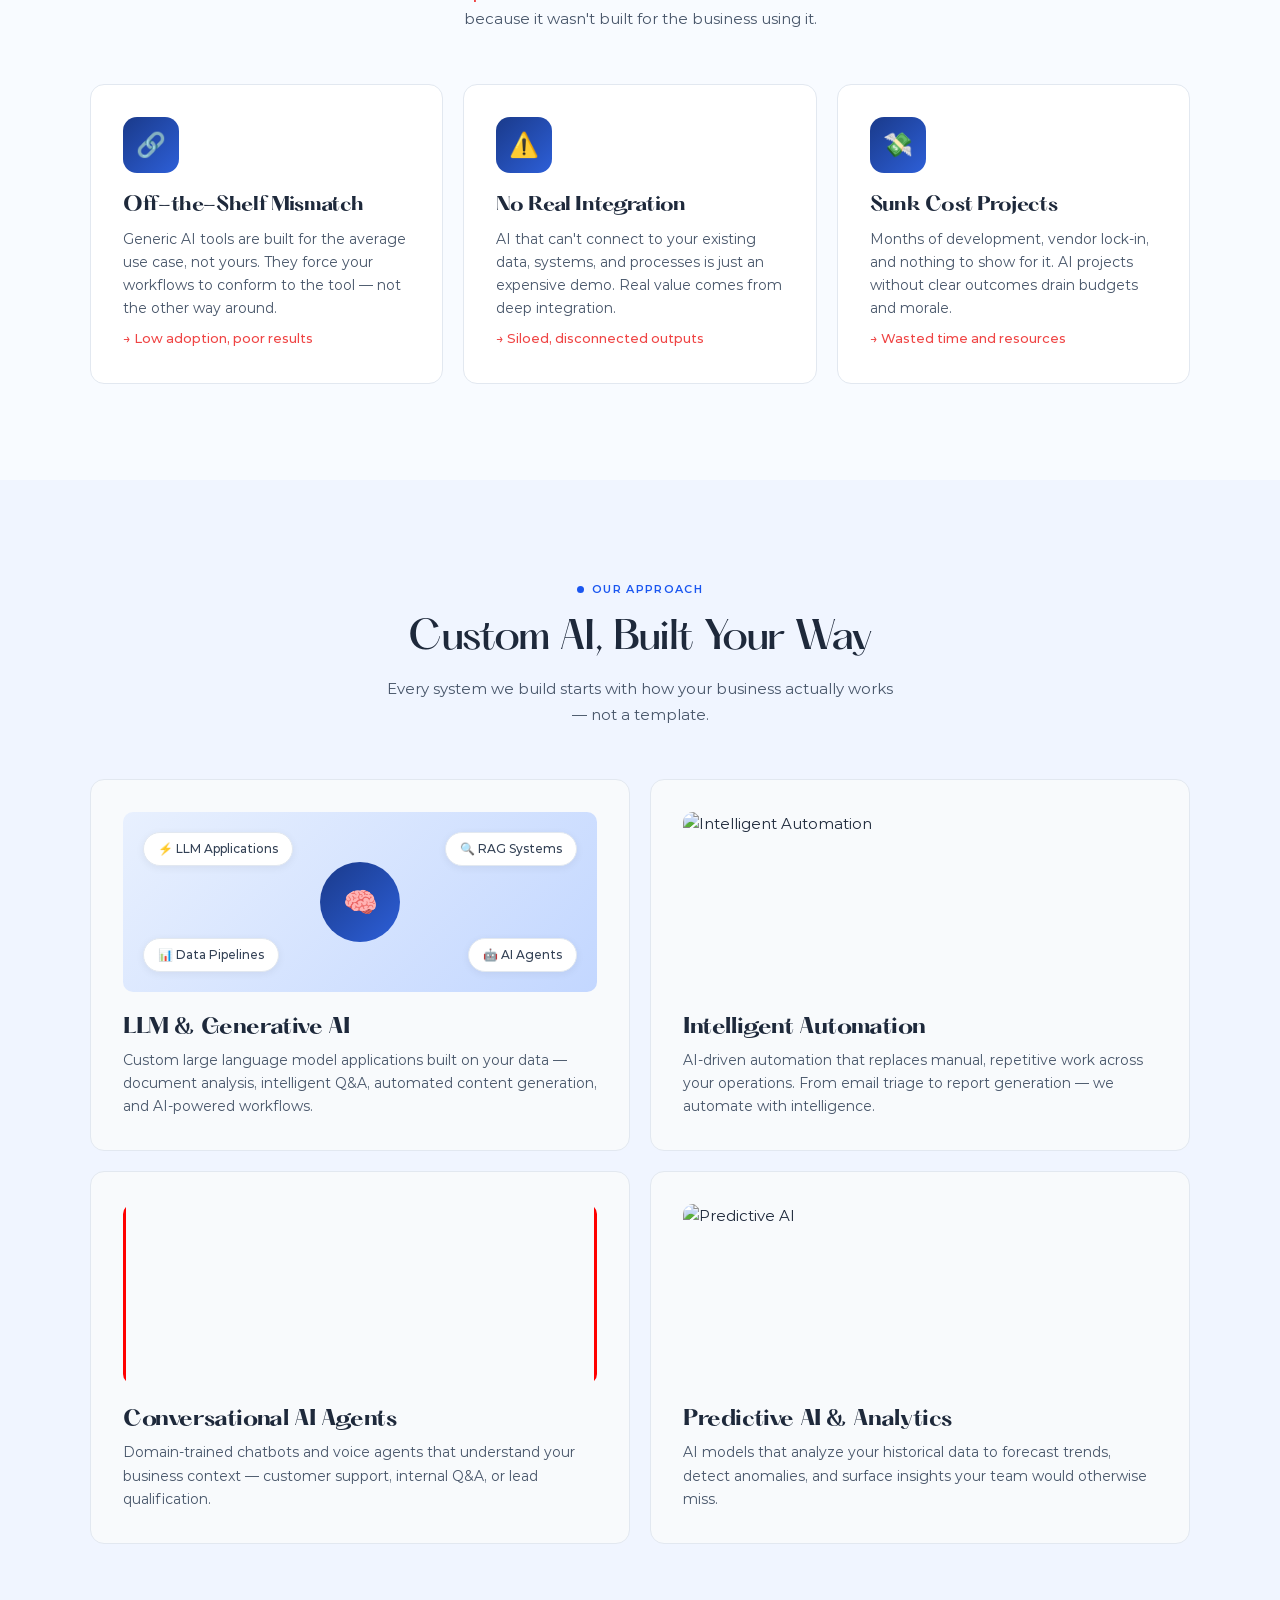
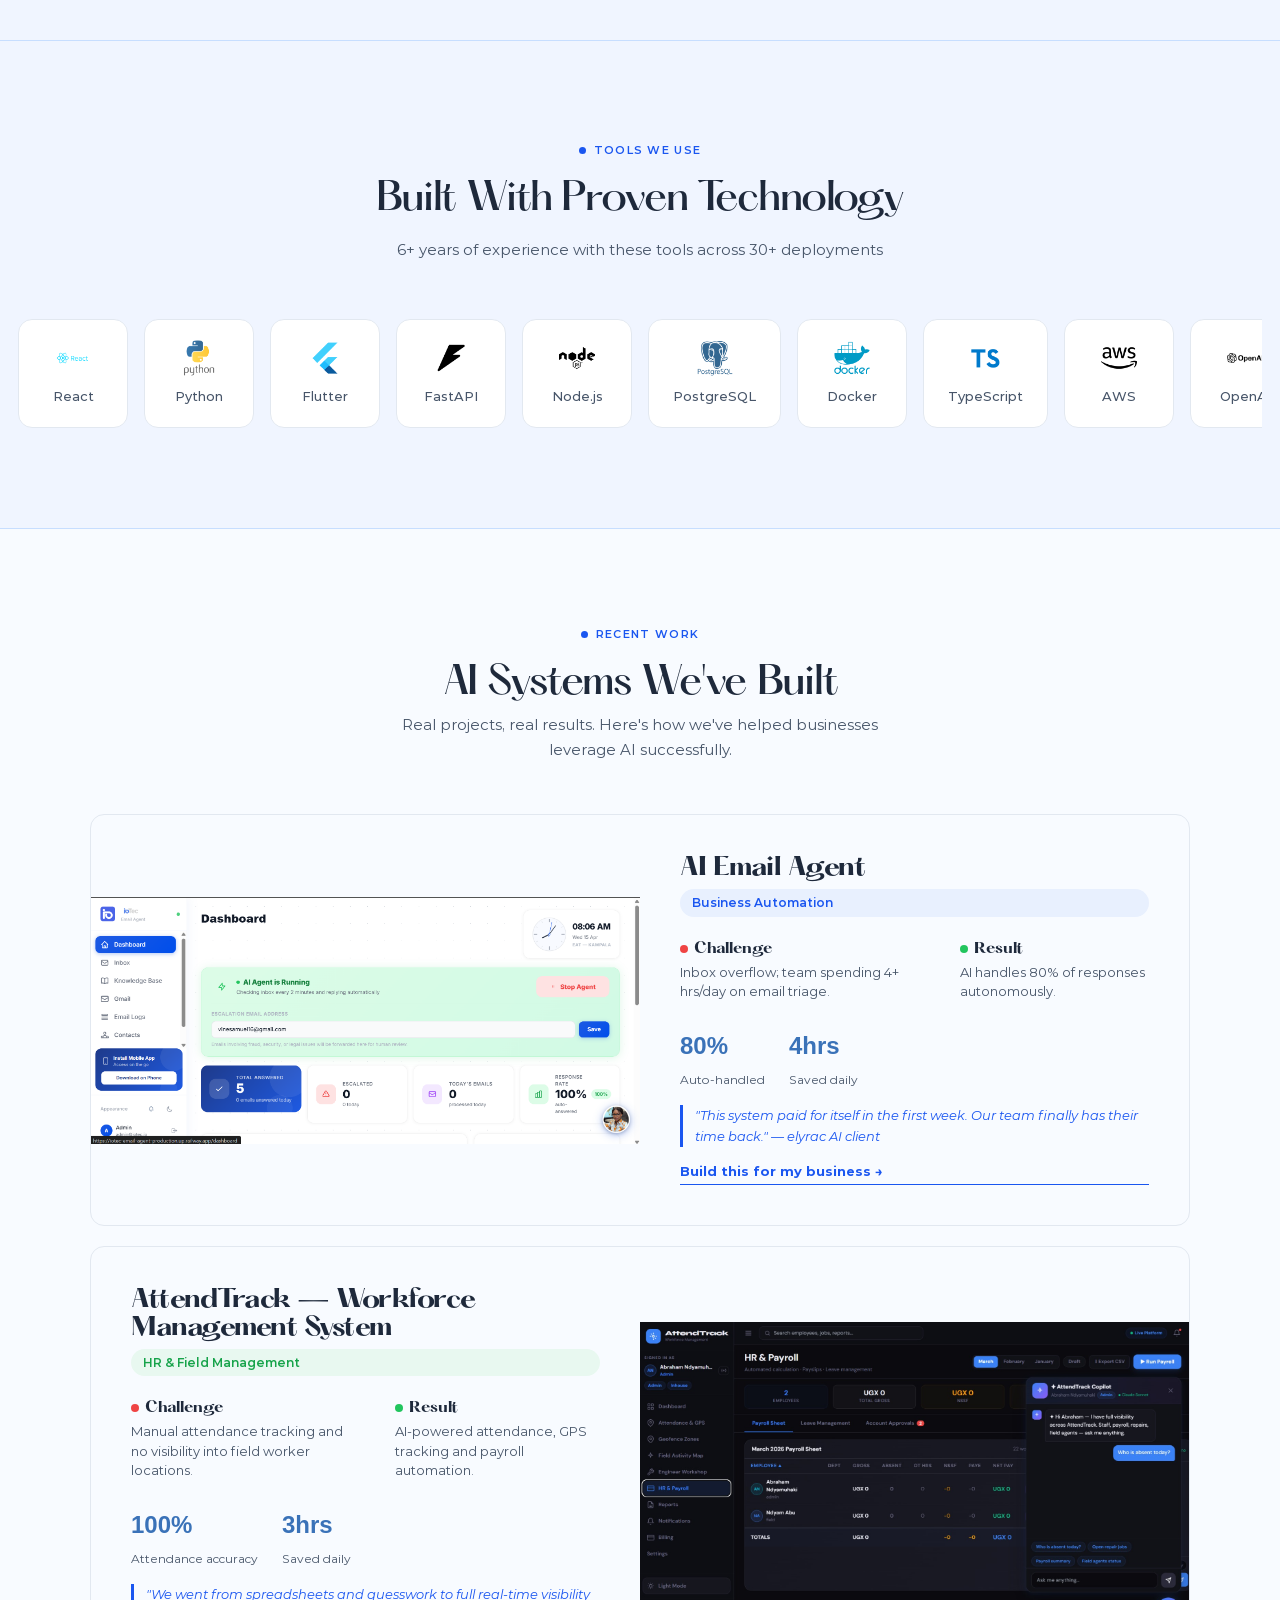
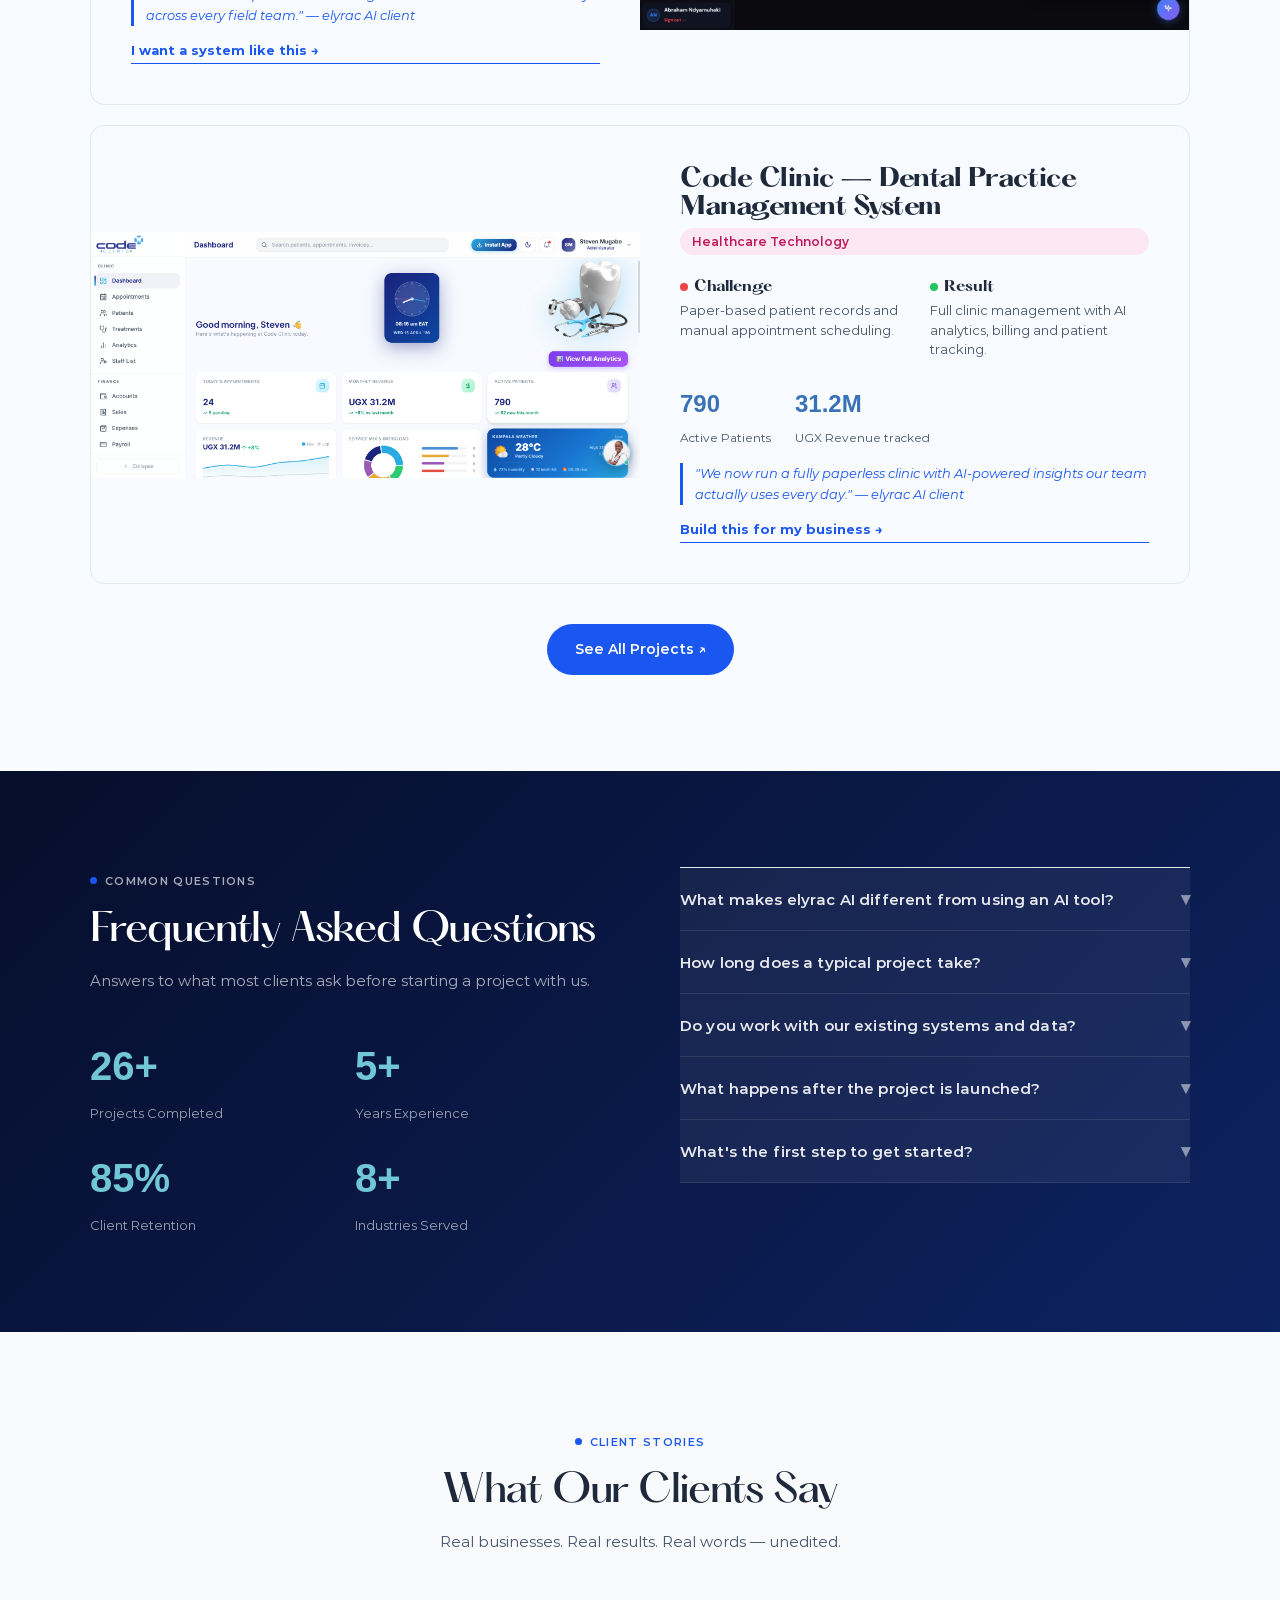
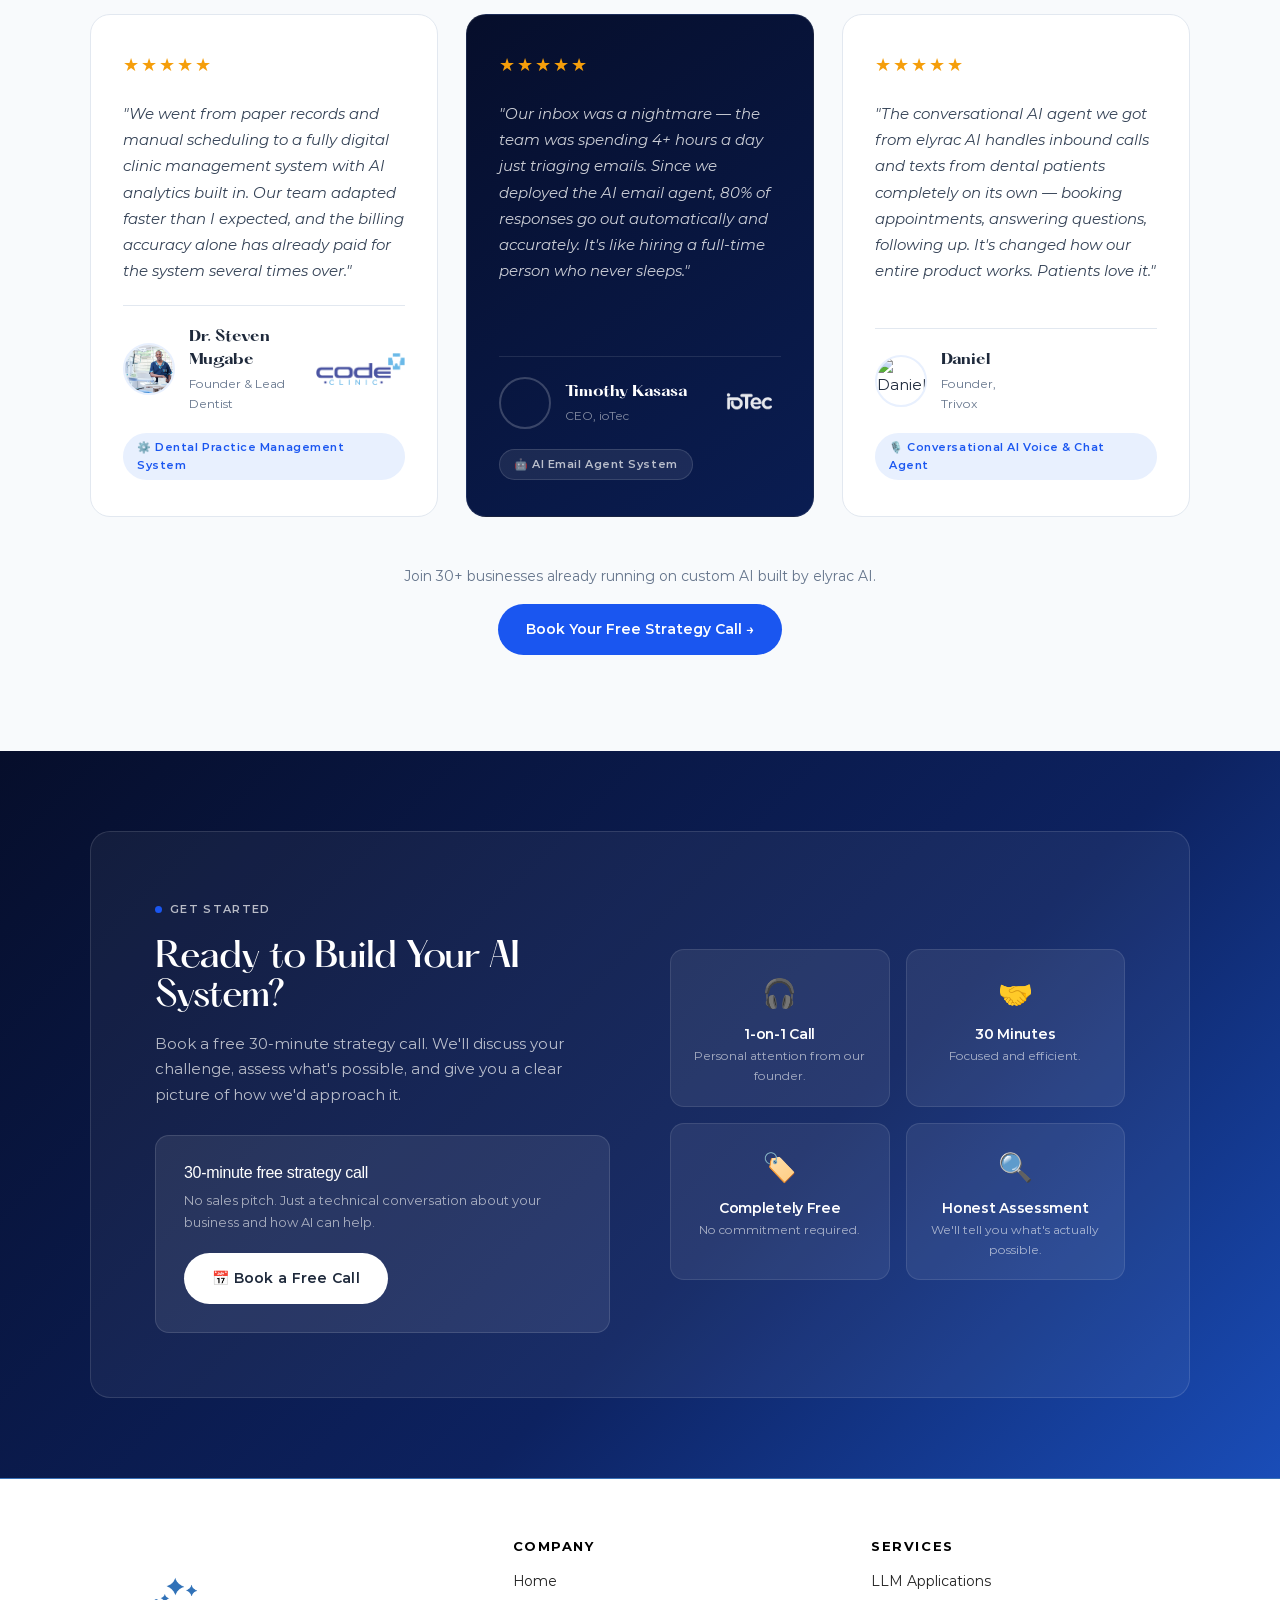
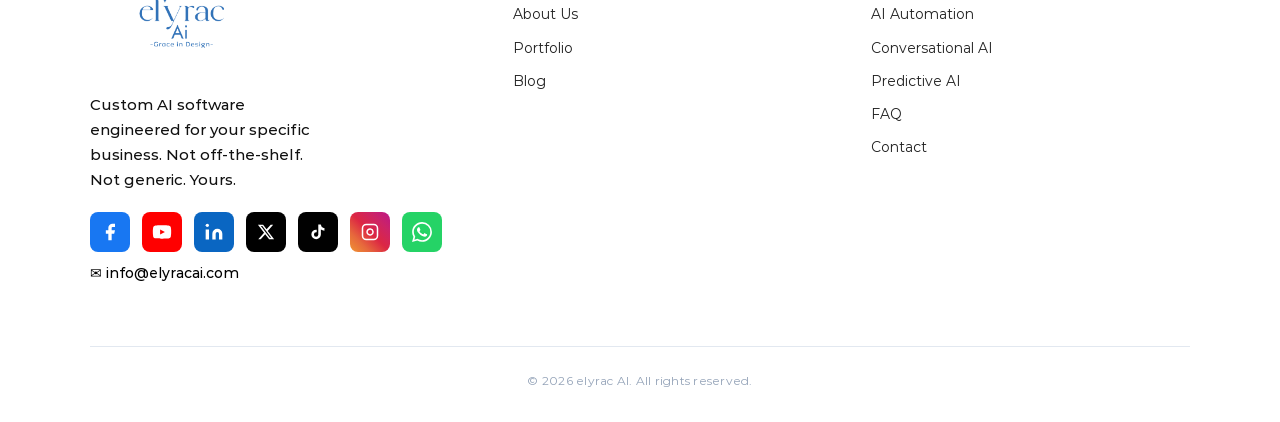
==== commit cada22b6: "feat: add forgot-password flow and chat conversation logging to admin panel Admin login now supports" ====
--- a/index.html
+++ b/index.html
@@ -1355,12 +1355,30 @@
       { keys: ['hi','hello','hey','good morning','good afternoon'], reply: "Hi there! \uD83D\uDC4B I'm Maya, elyrac AI's assistant. I can answer questions about our AI solutions, past projects, pricing, or help you book a strategy call. What can I help you with?" },
       { keys: ['bye','goodbye','thanks','thank you'], reply: "You're welcome! Feel free to reach out anytime at info@elyracai.com or book a call at calendly.com/ceo-elyracai/30min. We'd love to build something great together! \uD83D\uDE80" },
     ];
+        var _CHAT_SB_URL = 'https://ucbyaknfjrtoitrzamca.supabase.co';
+    var _CHAT_SB_KEY = 'eyJhbGciOiJIUzI1NiIsInR5cCI6IkpXVCJ9.eyJpc3MiOiJzdXBhYmFzZSIsInJlZiI6InVjYnlha25manJ0b2l0cnphbWNhIiwicm9sZSI6ImFub24iLCJpYXQiOjE3Nzc3NDYxMzgsImV4cCI6MjA5MzMyMjEzOH0.HNIVUkC0xiZoqGe1L7uYAegbjCgWCW9qjEJS0VI6gYw';
+    var _chatSessionId = sessionStorage.getItem('elyrac_chat_session');
+    if (!_chatSessionId) {
+      _chatSessionId = 'xxxxxxxx-xxxx-4xxx-yxxx-xxxxxxxxxxxx'.replace(/[xy]/g, function(c) {
+        var r = Math.random() * 16 | 0, v = c === 'x' ? r : (r & 0x3 | 0x8);
+        return v.toString(16);
+      });
+      sessionStorage.setItem('elyrac_chat_session', _chatSessionId);
+    }
+    function logChatMessage(sender, text) {
+      fetch(_CHAT_SB_URL + '/rest/v1/chat_messages', {
+        method: 'POST',
+        headers: { 'Content-Type': 'application/json', 'apikey': _CHAT_SB_KEY, 'Authorization': 'Bearer ' + _CHAT_SB_KEY, 'Prefer': 'return=minimal' },
+        body: JSON.stringify({ session_id: _chatSessionId, sender: sender, message: text, page: window.location.pathname })
+      }).catch(function(){});
+    }
     window.sendChat = function() {
       var input = document.getElementById('chat-input');
       var msg = input.value.trim();
       if (!msg) return;
       var msgs = document.getElementById('chat-messages');
       msgs.innerHTML += '<div class="chat-bubble user"><div class="bubble-text">' + msg + '</div></div>';
+      logChatMessage('user', msg);
       input.value = '';
       msgs.scrollTop = msgs.scrollHeight;
       if (!window._chatNotified) {
@@ -1380,6 +1398,7 @@
       if (!reply) { reply = "That's a great question! For the most accurate answer, I'd recommend booking a free 30-minute call with our founder at calendly.com/ceo-elyracai/30min \u2014 or email us at info@elyracai.com. We respond within 24 hours."; }
       setTimeout(function() {
         msgs.innerHTML += '<div class="chat-bubble">' + MINI_AVATAR + '<div class="bubble-text">' + reply + '</div></div>';
+        logChatMessage('bot', reply);
         msgs.scrollTop = msgs.scrollHeight;
         if (shouldEscalate) {
           setTimeout(function() {
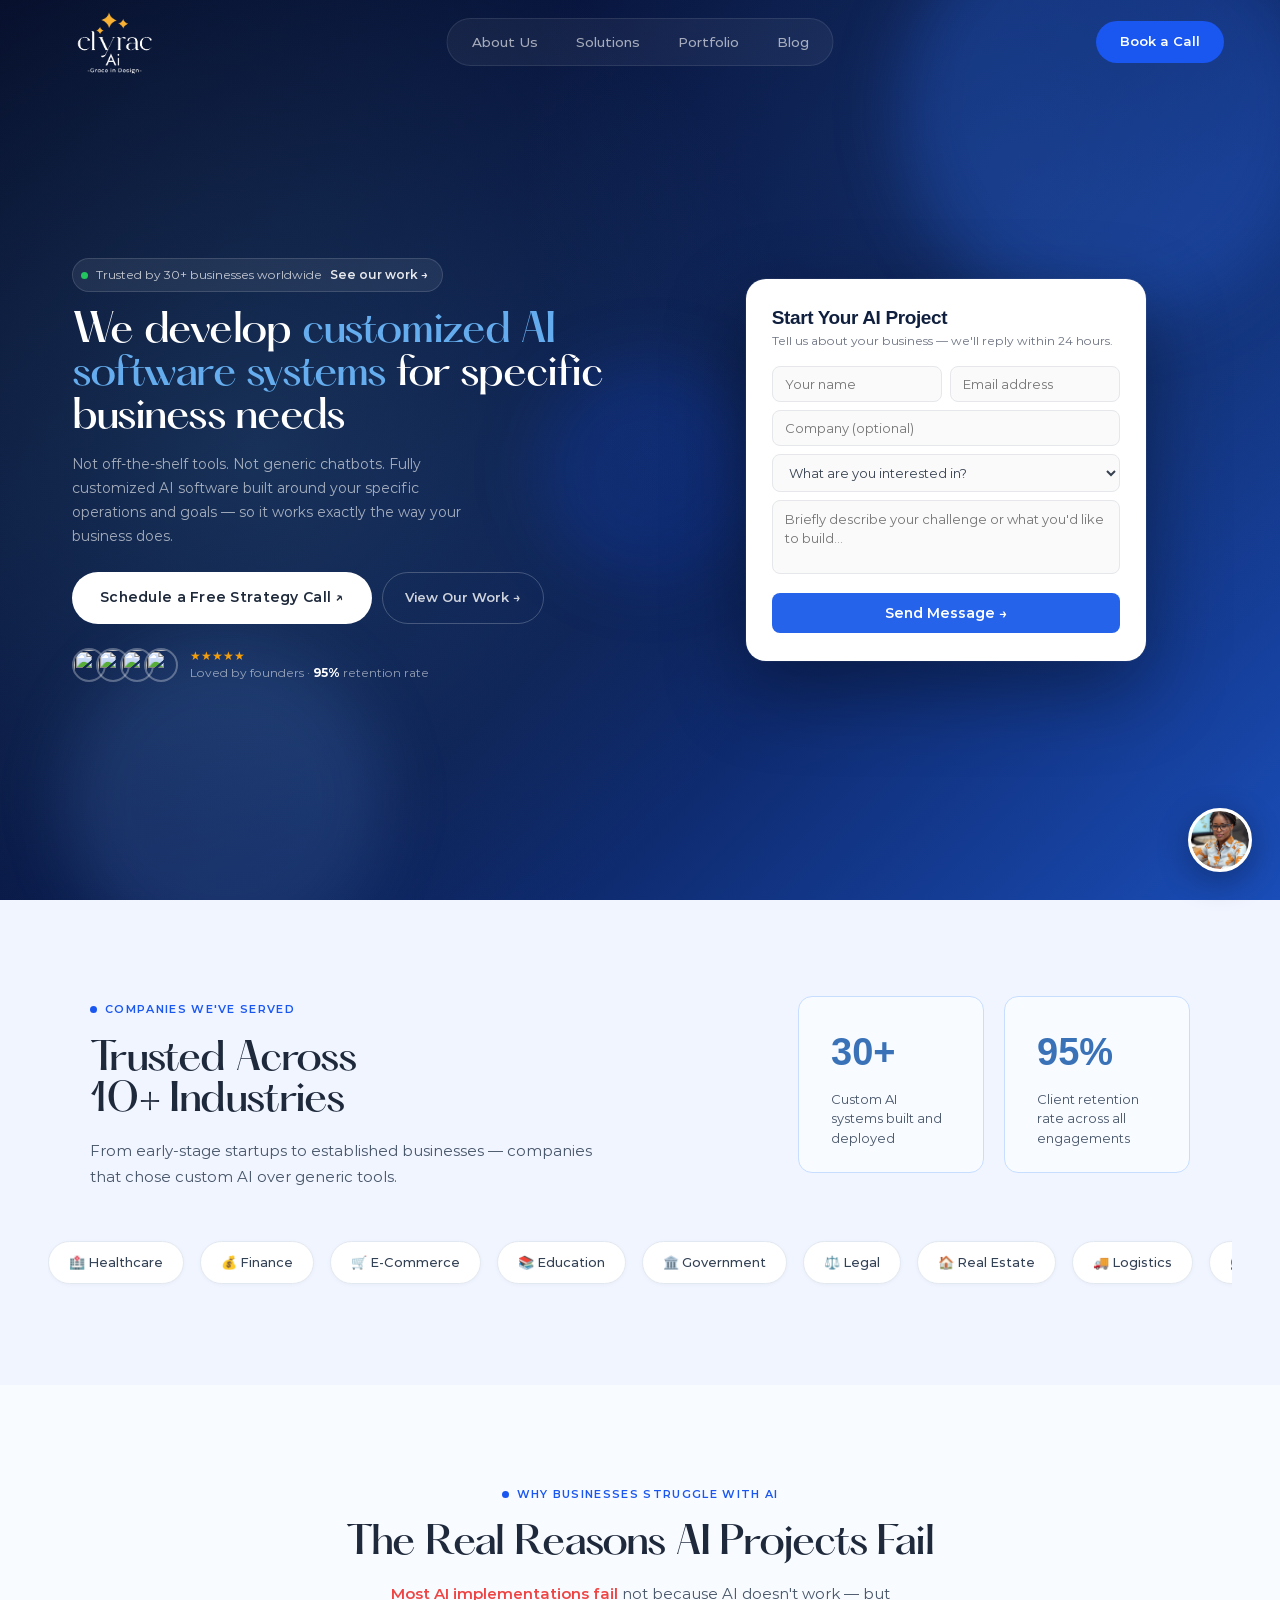
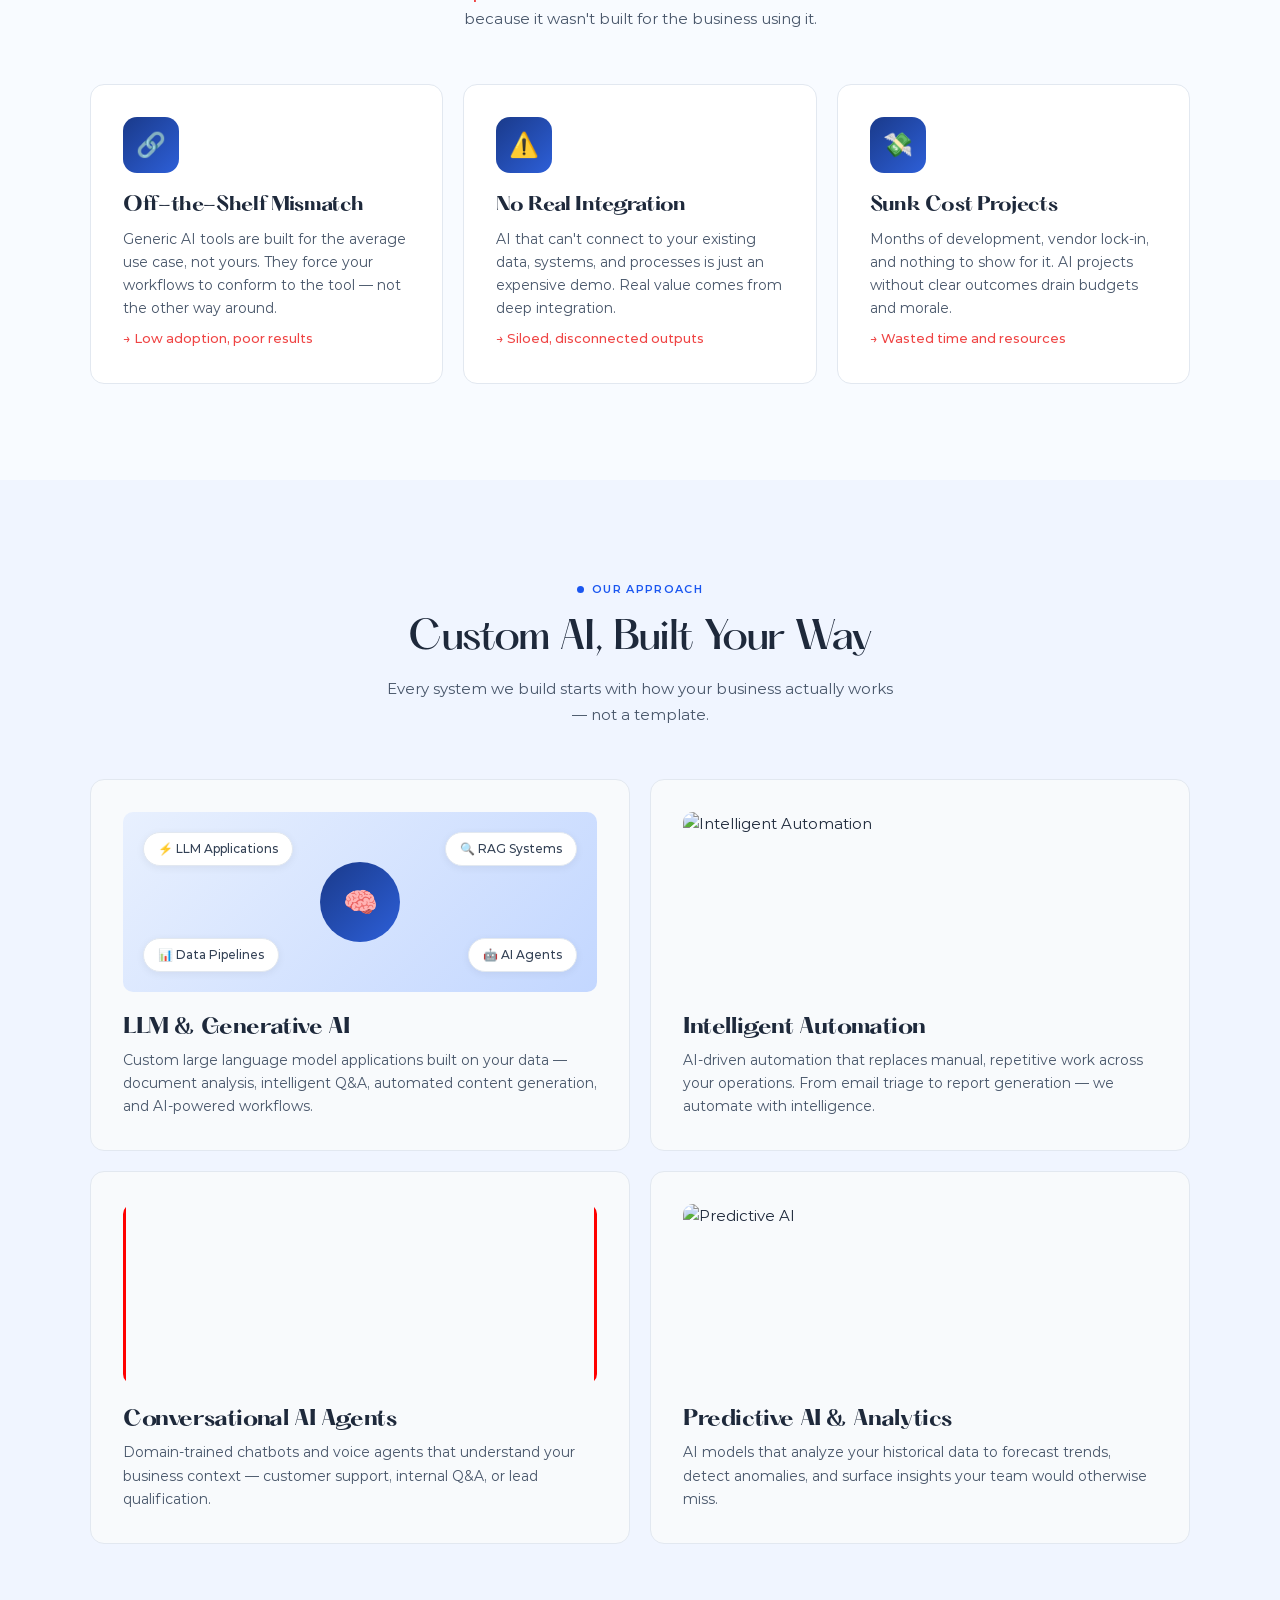
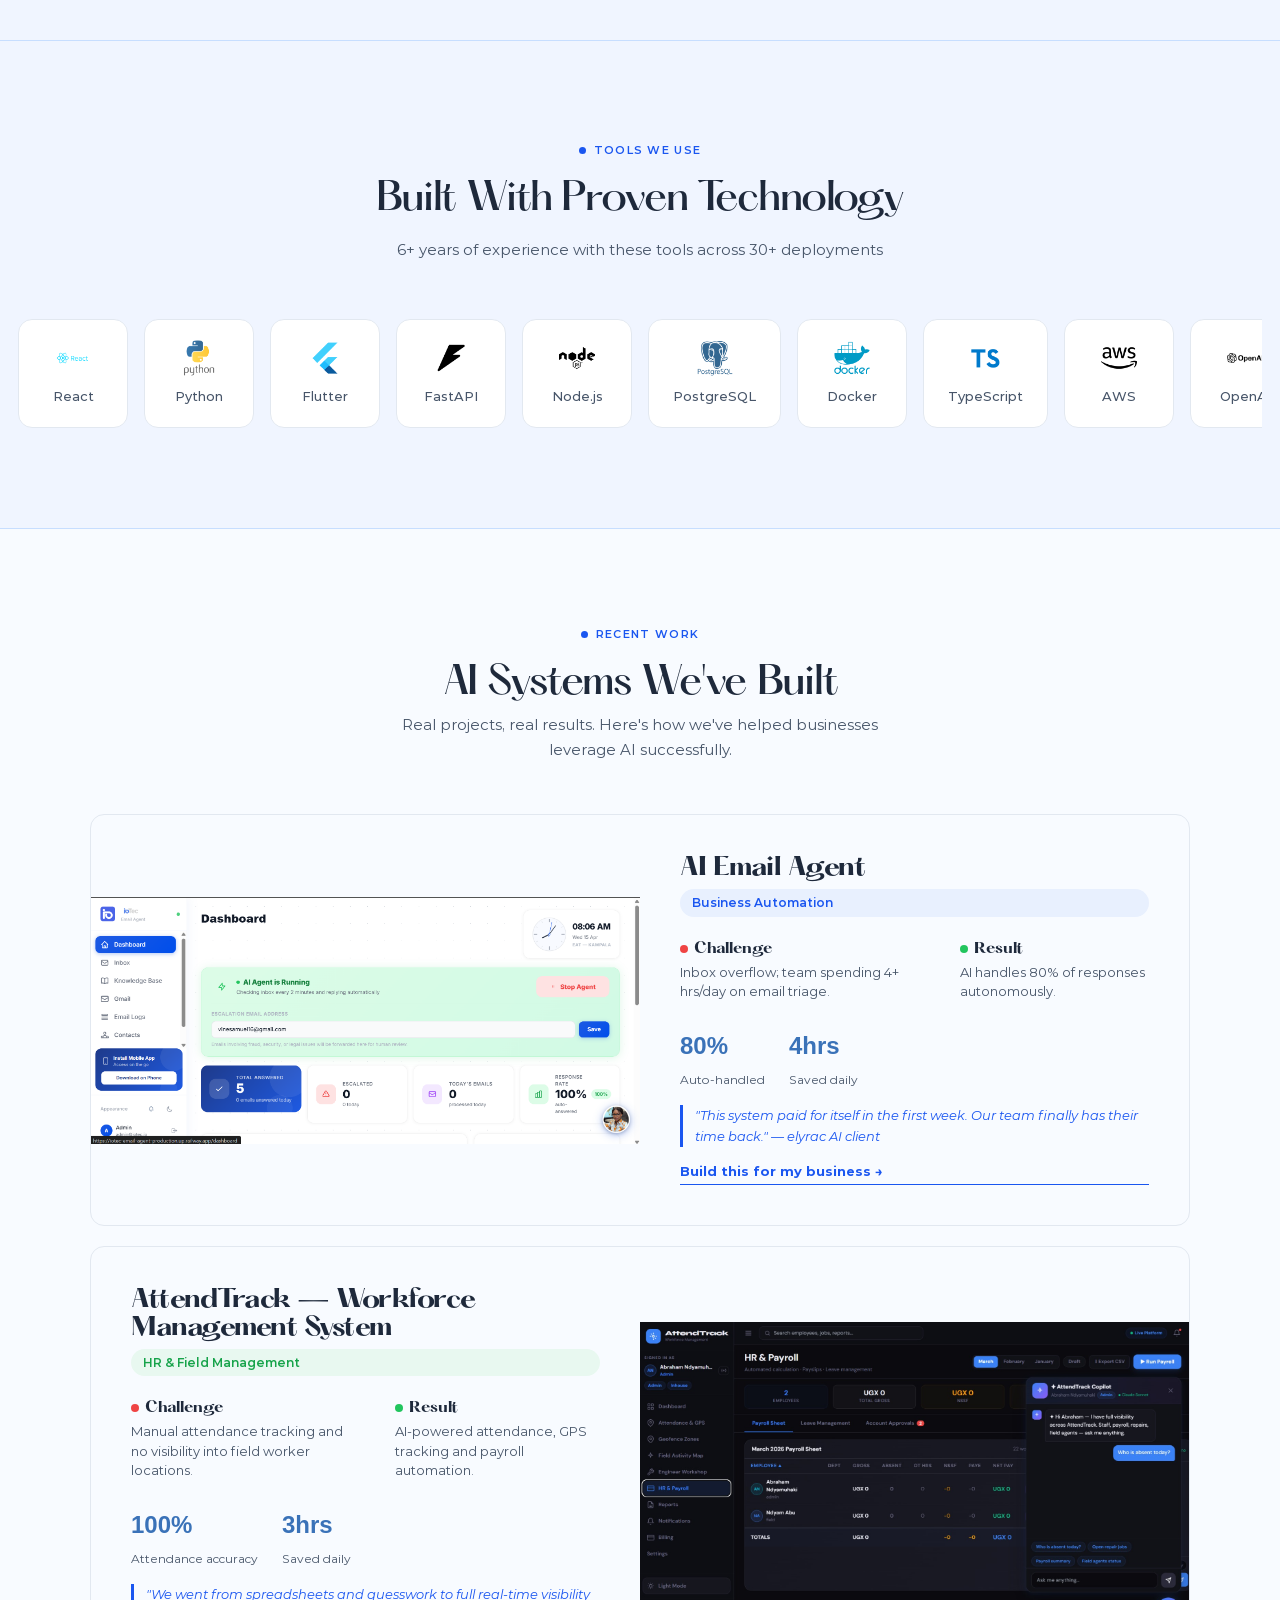
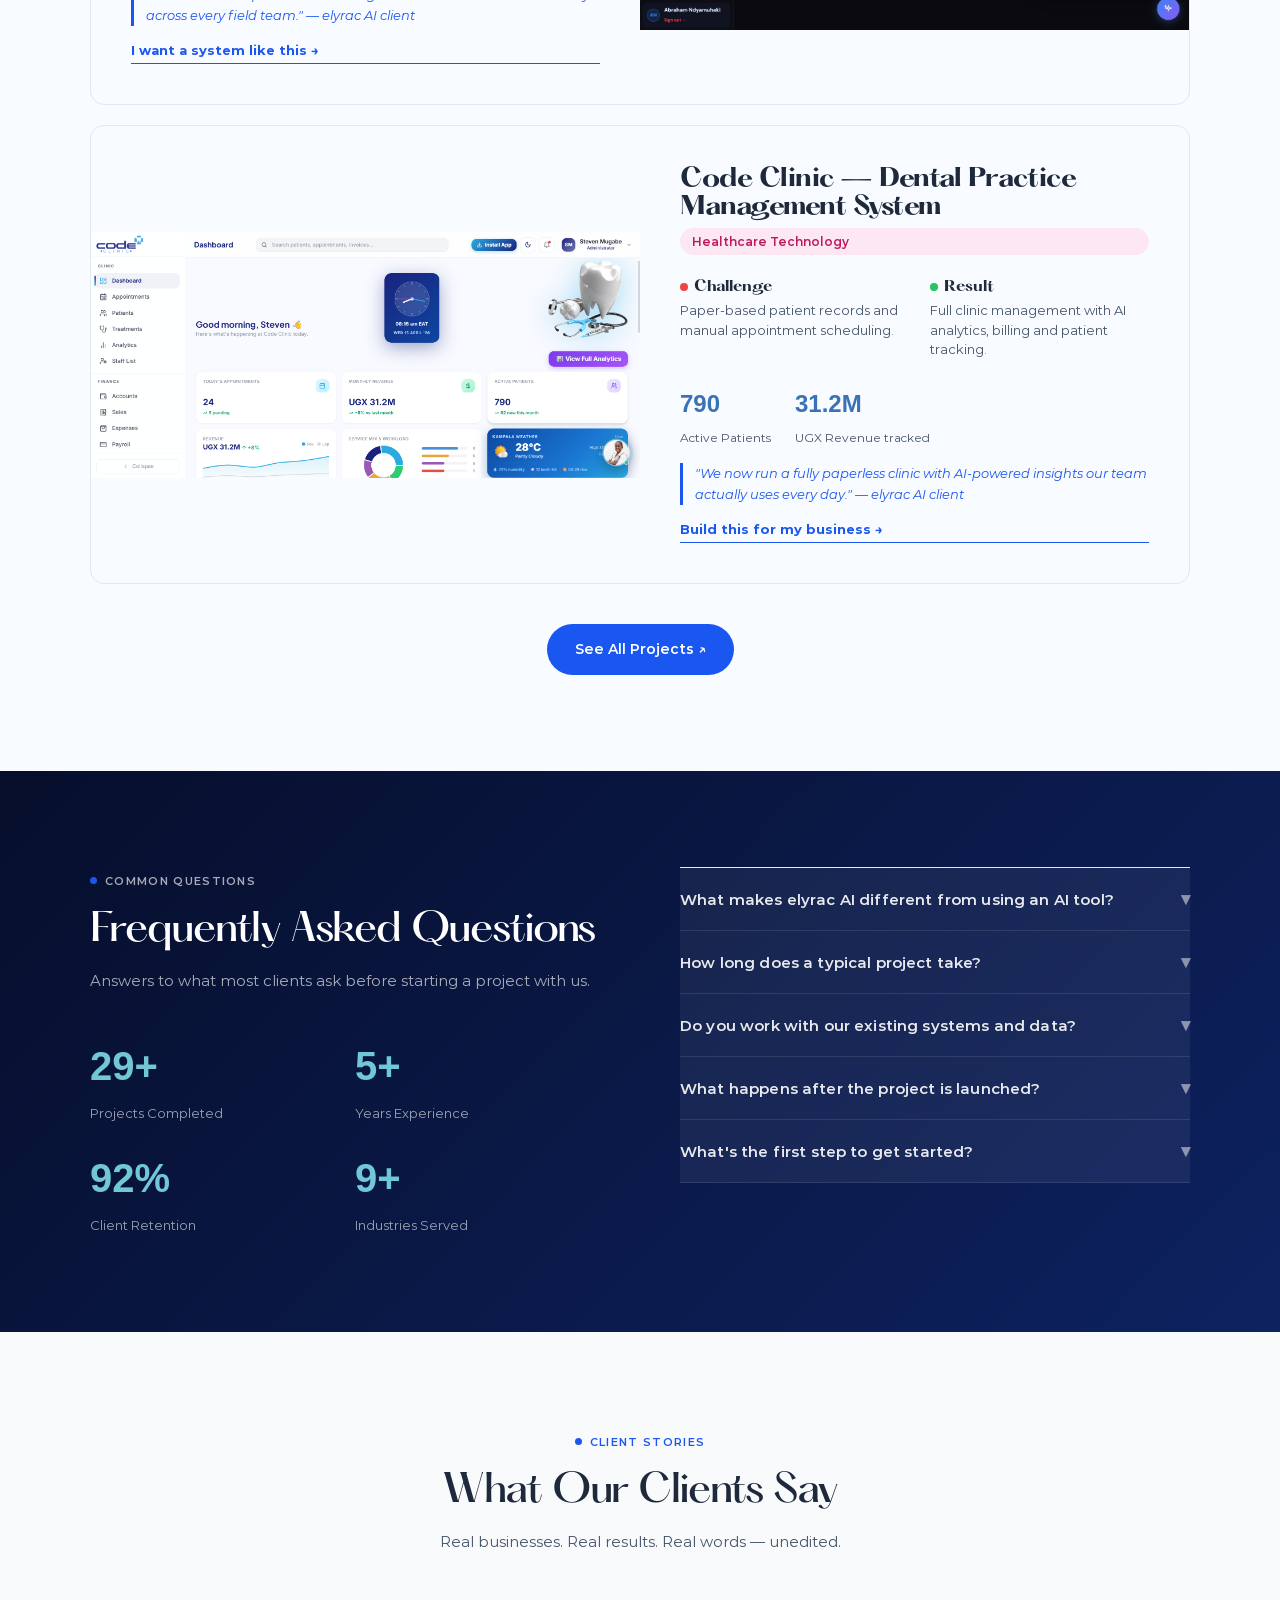
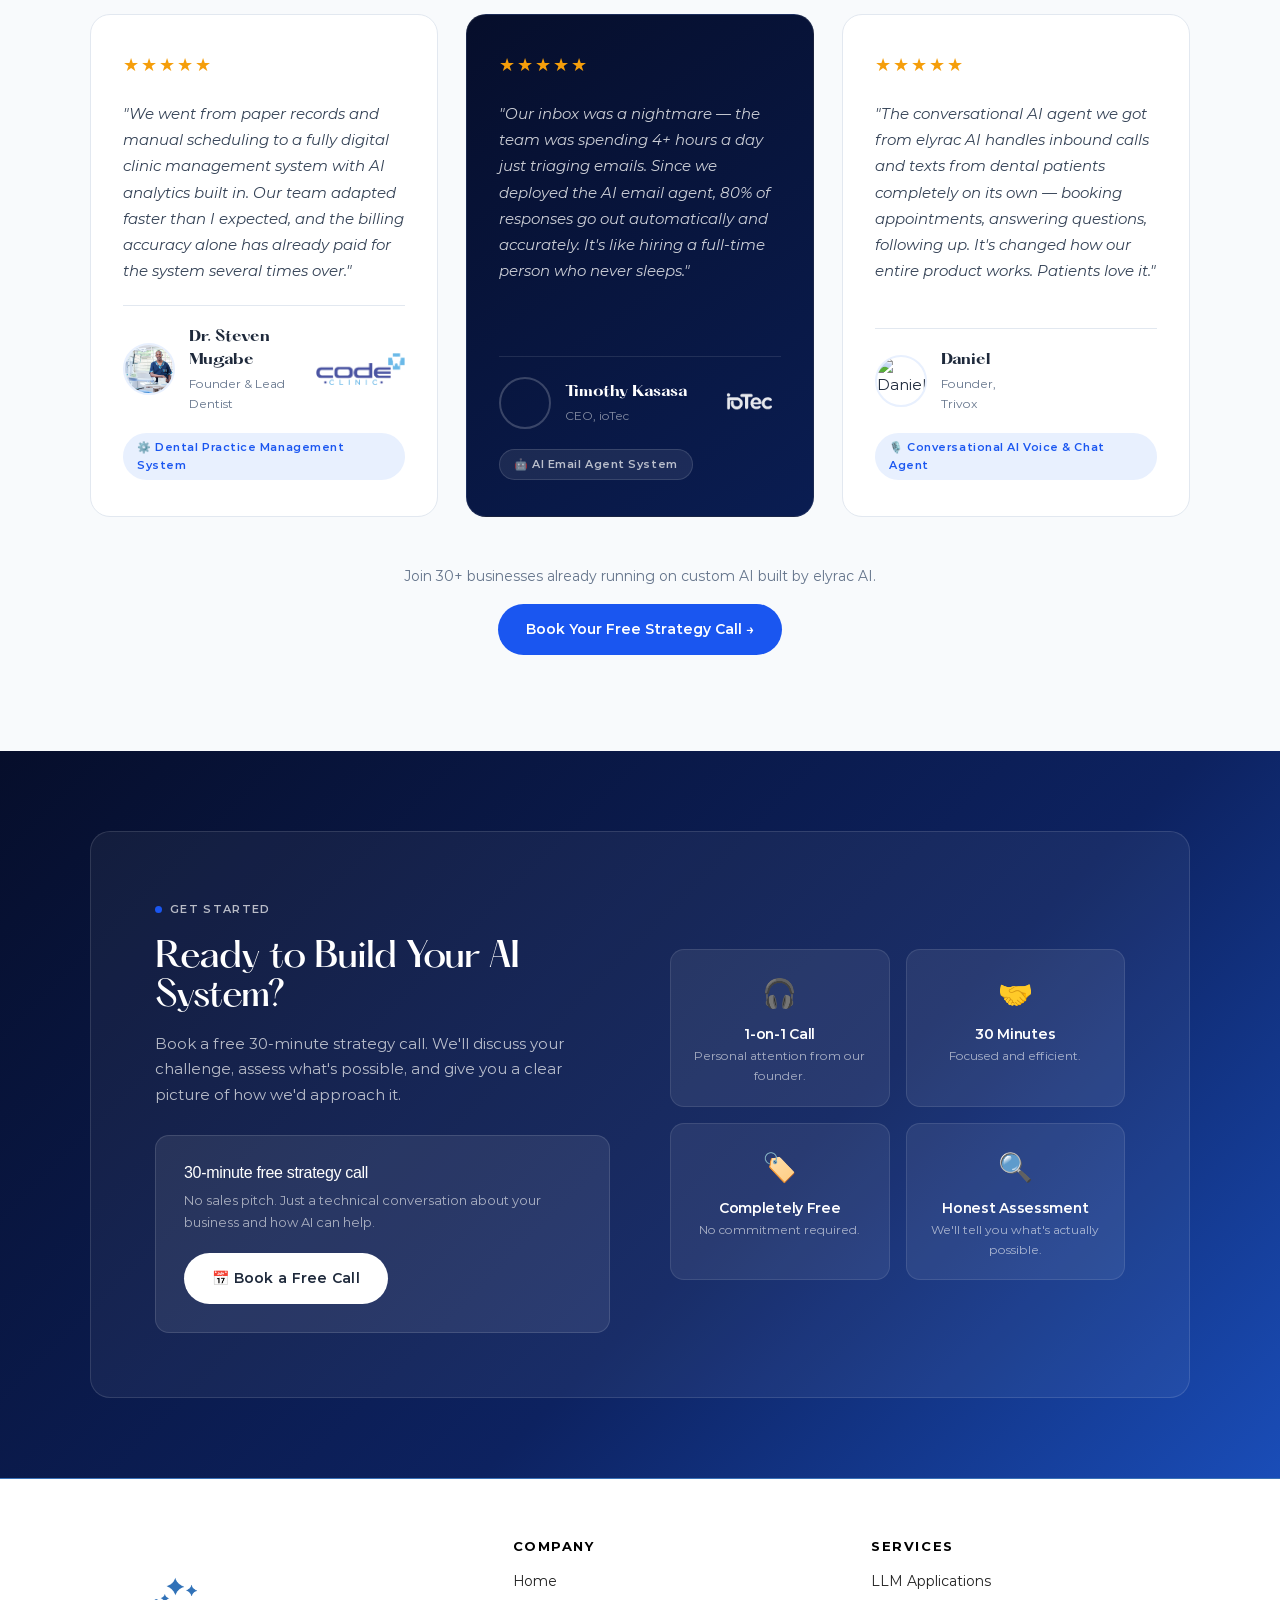
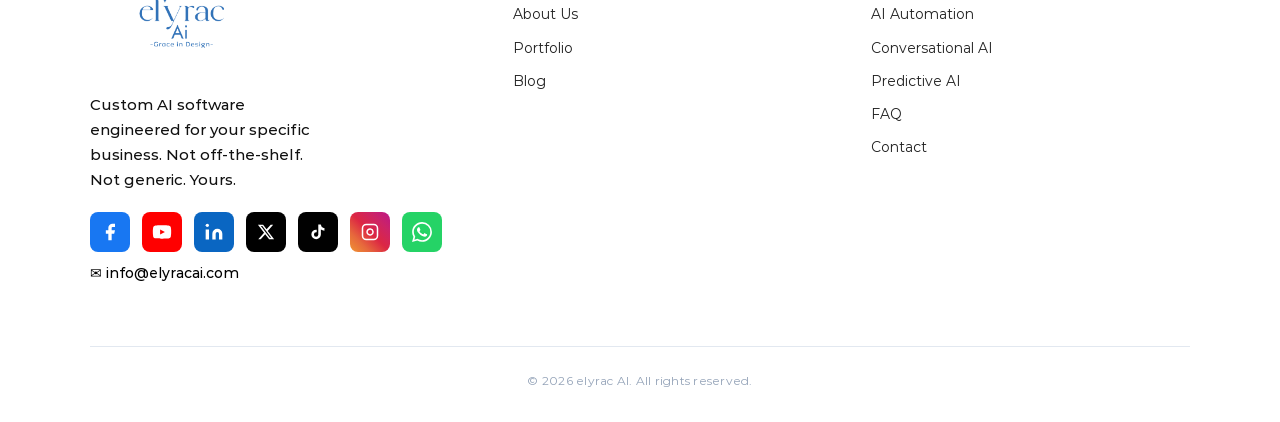
==== commit 8ad51be1: "feat: upgrade Maya chatbot to a scored, memory-aware matching engine Replaces first-match-wins keywo" ====
--- a/index.html
+++ b/index.html
@@ -1340,22 +1340,166 @@
     }, 1000);
 
     var MINI_AVATAR = '<img class="bubble-avatar" src="/others/linked_profile_pic-Photoroom.png" alt="Maya" loading="eager" decoding="async">';
-    var knowledge = [
-      { keys: ['price','cost','how much','pricing','rates'], reply: "Our pricing depends on the scope of your project. Most custom AI systems range from small automations to full enterprise platforms. The best next step is a free 30-minute strategy call where we scope your project honestly. Book here: calendly.com/ceo-elyracai/30min" },
-      { keys: ['attendtrack','attendance','gps','payroll','workforce'], reply: "AttendTrack is our workforce management platform \u2014 AI-powered attendance, real-time GPS geofencing, automated payroll (NSSF/PAYE), and an AI Copilot. It's live and serving clients. Want to see a demo?" },
-      { keys: ['iotec','email agent','email automation','inbox'], reply: "We built an intelligent email agent for ioTec Ltd that handles 80% of emails autonomously \u2014 categorizing, drafting responses, and escalating complex cases. Your team reclaims hours daily." },
-      { keys: ['code clinic','clinic','dental','healthcare','hospital'], reply: "Code Clinic is our healthcare practice management platform \u2014 patient records, appointments, billing, payroll, live patient flow, and analytics. Built for dental and general practices." },
-      { keys: ['trivox','receptionist','dental receptionist','voice agent'], reply: "Trivox AI is our conversational dental receptionist \u2014 it books appointments, answers patient queries, and follows up 24/7. Clients see +40% more bookings with zero missed outreaches." },
-      { keys: ['winopay','fintech','payment','financial'], reply: "WinoPay is a full-stack fintech platform we architected from scratch \u2014 backend APIs, transaction processing, security layer, RBAC, and multi-service integrations." },
-      { keys: ['fraud','ml','machine learning','detection'], reply: "We've built ML fraud detection systems for financial institutions \u2014 full pipeline from data ingestion to real-time inference, with audit trails for regulatory compliance." },
-      { keys: ['timeline','how long','duration','weeks'], reply: "Most projects take 4\u201312 weeks depending on scope. We always scope everything upfront so there are no surprises. Want to discuss your project timeline?" },
-      { keys: ['technology','stack','tools','built with'], reply: "We build with Python, FastAPI, Node.js, React, PostgreSQL, Claude AI, OpenAI, and cloud infrastructure on AWS and Vercel. We choose the right tool for each problem." },
-      { keys: ['who are you','about','team','company'], reply: "elyrac AI is a custom AI engineering company based in Uganda, building real AI systems for real businesses. Our motto: Grace in Design. We've delivered 30+ AI projects across healthcare, fintech, HR, and more." },
-      { keys: ['contact','reach','email','call','talk'], reply: "You can reach us at info@elyracai.com or book a direct call: calendly.com/ceo-elyracai/30min \u2014 our founder Vine Samuel will personally respond." },
-      { keys: ['hi','hello','hey','good morning','good afternoon'], reply: "Hi there! \uD83D\uDC4B I'm Maya, elyrac AI's assistant. I can answer questions about our AI solutions, past projects, pricing, or help you book a strategy call. What can I help you with?" },
-      { keys: ['bye','goodbye','thanks','thank you'], reply: "You're welcome! Feel free to reach out anytime at info@elyracai.com or book a call at calendly.com/ceo-elyracai/30min. We'd love to build something great together! \uD83D\uDE80" },
+        var knowledge = [
+      { id: 'pricing', keys: ['price','cost','how much','pricing','rates','budget','afford'],
+        replies: [
+          "Our pricing depends on the scope of your project — a focused automation looks very different from a full enterprise platform. The honest answer is we scope it properly on a free 30-minute call rather than guess. Book here: calendly.com/ceo-elyracai/30min",
+          "Good question — and I'd rather give you a real number than a vague range. Most projects fall somewhere between a lean automation and a full platform build, and pricing follows scope. A quick call gets you an honest estimate: calendly.com/ceo-elyracai/30min"
+        ],
+        followUp: "To get you a real number, it helps to know what you're building — closer to a single automation, or a full platform like AttendTrack or WinoPay? Either way, calendly.com/ceo-elyracai/30min is the fastest path to a straight answer."
+      },
+      { id: 'attendtrack', keys: ['attendtrack','attendance','gps','payroll','workforce','geofenc'],
+        replies: [
+          "AttendTrack is our workforce management platform — AI-powered attendance, real-time GPS geofencing, automated payroll (NSSF/PAYE), and an AI Copilot. It's live and serving clients today. Want to see a demo?",
+          "That's AttendTrack, one of our flagship builds — automated clock-ins with GPS geofencing, payroll that handles NSSF/PAYE without spreadsheets, and an AI Copilot on top. Happy to walk you through how it'd fit your team."
+        ],
+        followUp: "AttendTrack can be tailored to your team size and payroll rules — want me to connect you with our founder to see if it fits?"
+      },
+      { id: 'iotec', keys: ['iotec','email agent','email automation','inbox'],
+        replies: [
+          "We built an intelligent email agent for ioTec Ltd that handles 80% of emails autonomously — categorizing, drafting responses, and escalating complex cases. Their team reclaims hours every day."
+        ],
+        followUp: "If inbox overload is your problem too, this kind of email agent is very replicable for other teams — want to talk specifics?"
+      },
+      { id: 'codeclinic', keys: ['code clinic','clinic','dental','healthcare','hospital'],
+        replies: [
+          "Code Clinic is our healthcare practice management platform — patient records, appointments, billing, payroll, live patient flow, and analytics. Built for dental and general practices."
+        ],
+        followUp: "Whether you run a single clinic or a multi-branch practice, Code Clinic scales to fit — want to see it in action?"
+      },
+      { id: 'trivox', keys: ['trivox','receptionist','dental receptionist','voice agent'],
+        replies: [
+          "Trivox AI is our conversational dental receptionist — it books appointments, answers patient queries, and follows up 24/7. Clients see +40% more bookings with zero missed outreaches."
+        ],
+        followUp: "Trivox works especially well for practices that lose bookings after hours — want to see how it'd handle your call volume?"
+      },
+      { id: 'winopay', keys: ['winopay','fintech','payment','financial'],
+        replies: [
+          "WinoPay is a full-stack fintech platform we architected from scratch — backend APIs, transaction processing, a full security layer, RBAC, and multi-service integrations."
+        ],
+        followUp: "If you're building something in fintech, WinoPay is a good reference point for how we approach security and compliance — want to discuss your idea?"
+      },
+      { id: 'fraud', keys: ['fraud','ml','machine learning','detection'],
+        replies: [
+          "We've built ML fraud detection systems for financial institutions — the full pipeline, from data ingestion to real-time inference, with audit trails for regulatory compliance."
+        ],
+        followUp: "Fraud and ML work is highly domain-specific — happy to go deeper on your exact use case on a call."
+      },
+      { id: 'timeline', keys: ['timeline','how long','duration','weeks','when can'],
+        replies: [
+          "Most projects take 4–12 weeks depending on scope. We always scope everything upfront so there are no surprises down the line.",
+          "Timelines usually land between 4 and 12 weeks — shorter for a focused automation, longer for a full platform. We'll give you a real number after scoping your project."
+        ],
+        followUp: "Want to talk through your specific project so we can give you a realistic timeline instead of a range? calendly.com/ceo-elyracai/30min"
+      },
+      { id: 'techstack', keys: ['technology','stack','tools','built with','programming language'],
+        replies: [
+          "We build with Python, FastAPI, Node.js, React, PostgreSQL, Claude AI, OpenAI, and cloud infrastructure on AWS and Vercel — we pick the right tool for each problem rather than forcing one stack everywhere."
+        ],
+        followUp: "If you have a specific stack requirement or an existing system to integrate with, that's exactly the kind of thing we scope on a call."
+      },
+      { id: 'about', keys: ['who are you','about','team','company','elyrac'],
+        replies: [
+          "elyrac AI is a custom AI engineering company based in Uganda, building real AI systems for real businesses. Our motto: Grace in Design. We've delivered 30+ AI projects across healthcare, fintech, HR, and more."
+        ],
+        followUp: "Want me to point you to a couple of our projects, or connect you directly with our founder?"
+      },
+      { id: 'contact', keys: ['contact','reach','email','call','talk to someone','speak to'],
+        replies: [
+          "You can reach us at info@elyracai.com or book a direct call: calendly.com/ceo-elyracai/30min — our founder Vine Samuel will personally respond."
+        ],
+        followUp: "Booking a call is usually the fastest way to get real answers: calendly.com/ceo-elyracai/30min"
+      },
+      { id: 'greeting', keys: ['hi','hello','hey','good morning','good afternoon','good evening'],
+        replies: [
+          "Hi there! 👋 I'm Maya, elyrac AI's assistant. I can answer questions about our AI solutions, past projects, pricing, or help you book a strategy call. What can I help you with?",
+          "Hey again! 👋 Good to hear from you — what would you like to dig into this time?"
+        ]
+      },
+      { id: 'farewell', keys: ['bye','goodbye','thanks','thank you','cheers'],
+        replies: [
+          "You're welcome! Feel free to reach out anytime at info@elyracai.com or book a call at calendly.com/ceo-elyracai/30min. We'd love to build something great together! 🚀",
+          "Anytime! If anything else comes to mind, I'm right here — or reach the team directly at info@elyracai.com."
+        ]
+      },
+      { id: 'howareyou', keys: ['how are you','how are things','how you doing'],
+        replies: [
+          "I'm doing great, thanks for asking! 😊 Ready to help you explore what elyrac AI can build for you — what's on your mind?"
+        ]
+      },
+      { id: 'isbot', keys: ['are you real','are you human','are you a bot','are you ai','are you a robot'],
+        replies: [
+          "I'm Maya — a virtual assistant built by elyrac AI to give you quick, useful answers. For anything that needs a human touch, I'll gladly connect you with our founder directly."
+        ]
+      },
+      { id: 'capabilities', keys: ['what can you do','help me','what do you do','can you help'],
+        replies: [
+          "I can tell you about our services, walk through past projects like AttendTrack, Trivox AI, WinoPay, and Code Clinic, talk pricing and timelines, or get you booked on a call with our founder. What would you like to explore?"
+        ]
+      }
     ];
-        var _CHAT_SB_URL = 'https://ucbyaknfjrtoitrzamca.supabase.co';
+
+    function _levenshtein(a, b) {
+      var m = a.length, n = b.length;
+      if (m === 0) return n;
+      if (n === 0) return m;
+      var prev = new Array(n + 1), curr = new Array(n + 1);
+      for (var j = 0; j <= n; j++) prev[j] = j;
+      for (var i = 1; i <= m; i++) {
+        curr[0] = i;
+        for (var j = 1; j <= n; j++) {
+          var cost = a[i - 1] === b[j - 1] ? 0 : 1;
+          curr[j] = Math.min(curr[j - 1] + 1, prev[j] + 1, prev[j - 1] + cost);
+        }
+        var tmp = prev; prev = curr; curr = tmp;
+      }
+      return prev[n];
+    }
+
+    function _scoreEntry(lowerMsg, words, entry) {
+      var score = 0;
+      for (var i = 0; i < entry.keys.length; i++) {
+        var k = entry.keys[i];
+        if (k.indexOf(' ') === -1) {
+          // Single-word keyword: require a whole-word match so short words like
+          // "hi" don't false-positive inside unrelated words like "hire".
+          if (words.indexOf(k) !== -1) { score += k.length * 2; continue; }
+          if (k.length >= 4) {
+            for (var w = 0; w < words.length; w++) {
+              var word = words[w];
+              if (Math.abs(word.length - k.length) <= 2) {
+                var tolerance = k.length <= 5 ? 1 : 2;
+                if (_levenshtein(word, k) <= tolerance) { score += k.length; break; }
+              }
+            }
+          }
+        } else {
+          // Multi-word phrase: match if every word of the phrase appears
+          // somewhere in the message, even if not contiguous (handles natural
+          // phrasing like "are you a real person" matching "are you real").
+          var subWords = k.split(' ');
+          var allPresent = true;
+          for (var sw = 0; sw < subWords.length; sw++) {
+            if (words.indexOf(subWords[sw]) === -1) { allPresent = false; break; }
+          }
+          if (allPresent) score += k.length * 2;
+        }
+      }
+      return score;
+    }
+
+    var _affirmWords = ['yes','yeah','yep','sure','ok','okay','please','more','go on','continue'];
+    var _topicMemory = {};
+    var _lastTopicId = null;
+    function _pickReply(entry) {
+      var count = _topicMemory[entry.id] || 0;
+      _topicMemory[entry.id] = count + 1;
+      _lastTopicId = entry.id;
+      if (count >= entry.replies.length && entry.followUp) return entry.followUp;
+      return entry.replies[count % entry.replies.length];
+    }
+
+    var _CHAT_SB_URL = 'https://ucbyaknfjrtoitrzamca.supabase.co';
     var _CHAT_SB_KEY = 'eyJhbGciOiJIUzI1NiIsInR5cCI6IkpXVCJ9.eyJpc3MiOiJzdXBhYmFzZSIsInJlZiI6InVjYnlha25manJ0b2l0cnphbWNhIiwicm9sZSI6ImFub24iLCJpYXQiOjE3Nzc3NDYxMzgsImV4cCI6MjA5MzMyMjEzOH0.HNIVUkC0xiZoqGe1L7uYAegbjCgWCW9qjEJS0VI6gYw';
     var _chatSessionId = sessionStorage.getItem('elyrac_chat_session');
     if (!_chatSessionId) {
@@ -1372,6 +1516,7 @@
         body: JSON.stringify({ session_id: _chatSessionId, sender: sender, message: text, page: window.location.pathname })
       }).catch(function(){});
     }
+
     window.sendChat = function() {
       var input = document.getElementById('chat-input');
       var msg = input.value.trim();
@@ -1386,23 +1531,28 @@
         fetch('https://formspree.io/f/xpwzgqna', { method: 'POST', headers: {'Content-Type': 'application/json'}, body: JSON.stringify({ _replyto: 'vinsamuel16@gmail.com', email: 'info@elyracai.com', subject: 'New Chat Started on elyracai.com', message: 'A visitor started a chat. First message: ' + msg + '\nPage: ' + window.location.href }) }).catch(function(){});
       }
       var lowerMsg = msg.toLowerCase();
-      var reply = null;
+      var words = lowerMsg.replace(/[^a-z0-9\s]/g, ' ').split(/\s+/).filter(Boolean);
+      var best = null, bestScore = 0;
       for (var i = 0; i < knowledge.length; i++) {
-        for (var j = 0; j < knowledge[i].keys.length; j++) {
-          if (lowerMsg.includes(knowledge[i].keys[j])) { reply = knowledge[i].reply; break; }
+        var s = _scoreEntry(lowerMsg, words, knowledge[i]);
+        if (s > bestScore) { bestScore = s; best = knowledge[i]; }
+      }
+      if (!best && words.length <= 4 && _lastTopicId) {
+        var isFollowUp = _affirmWords.some(function(a){ return lowerMsg.indexOf(a) !== -1; });
+        if (isFollowUp) {
+          for (var i = 0; i < knowledge.length; i++) { if (knowledge[i].id === _lastTopicId) { best = knowledge[i]; break; } }
         }
-        if (reply) break;
       }
       var escalationKeywords = ['build','develop','project','hire','work with','proposal','budget','enterprise','urgent','need help'];
       var shouldEscalate = escalationKeywords.some(function(k){ return lowerMsg.includes(k); });
-      if (!reply) { reply = "That's a great question! For the most accurate answer, I'd recommend booking a free 30-minute call with our founder at calendly.com/ceo-elyracai/30min \u2014 or email us at info@elyracai.com. We respond within 24 hours."; }
+      var reply = best ? _pickReply(best) : "That's a great question! For the most accurate answer, I'd recommend booking a free 30-minute call with our founder at calendly.com/ceo-elyracai/30min — or email us at info@elyracai.com. We respond within 24 hours.";
       setTimeout(function() {
         msgs.innerHTML += '<div class="chat-bubble">' + MINI_AVATAR + '<div class="bubble-text">' + reply + '</div></div>';
         logChatMessage('bot', reply);
         msgs.scrollTop = msgs.scrollHeight;
         if (shouldEscalate) {
           setTimeout(function() {
-            msgs.innerHTML += '<div class="chat-bubble">' + MINI_AVATAR + '<div class="bubble-text">It sounds like you might have a project in mind! \uD83D\uDE80 Want me to connect you directly with our team? You can email <strong>info@elyracai.com</strong> or <a href="https://calendly.com/ceo-elyracai/30min" target="_blank" style="color:#4A90E2;font-weight:600;">book a free call here</a>.</div></div>';
+            msgs.innerHTML += '<div class="chat-bubble">' + MINI_AVATAR + '<div class="bubble-text">It sounds like you might have a project in mind! 🚀 Want me to connect you directly with our team? You can email <strong>info@elyracai.com</strong> or <a href="https://calendly.com/ceo-elyracai/30min" target="_blank" style="color:#4A90E2;font-weight:600;">book a free call here</a>.</div></div>';
             msgs.scrollTop = msgs.scrollHeight;
           }, 1200);
         }
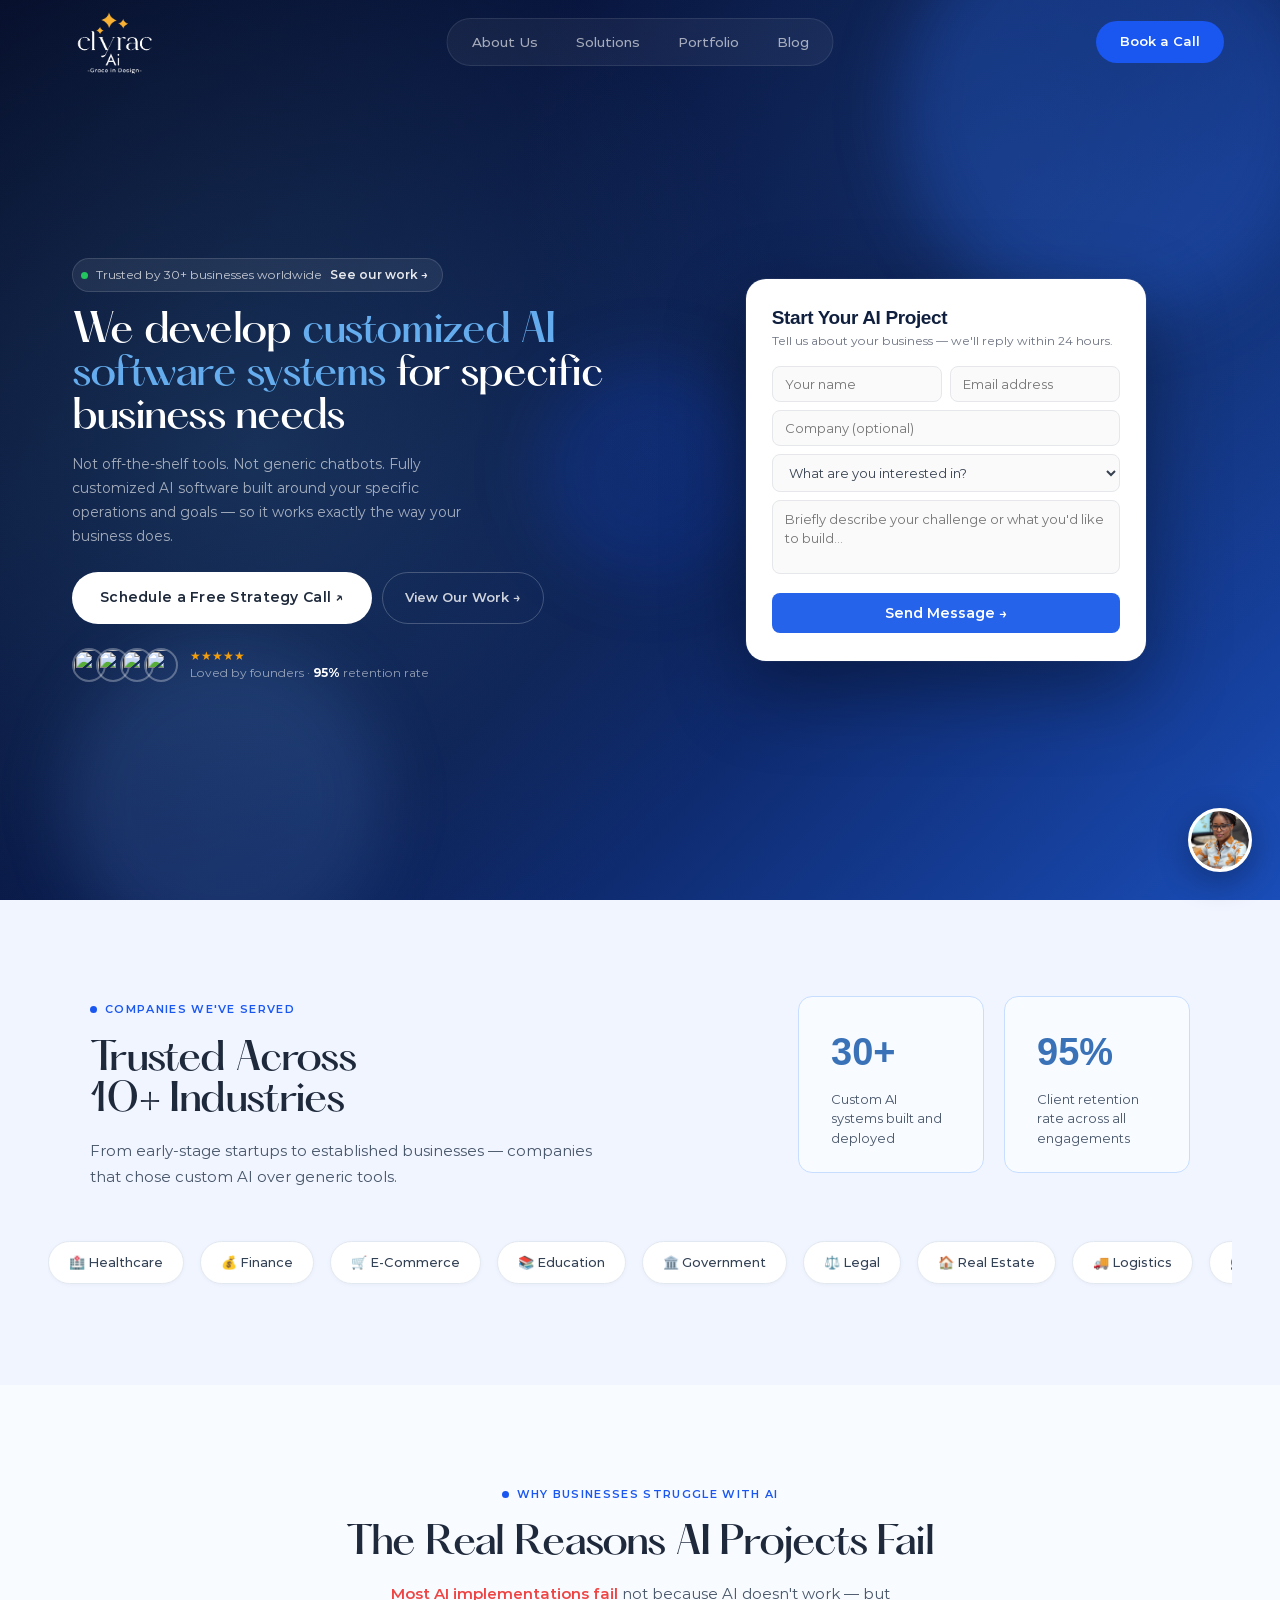
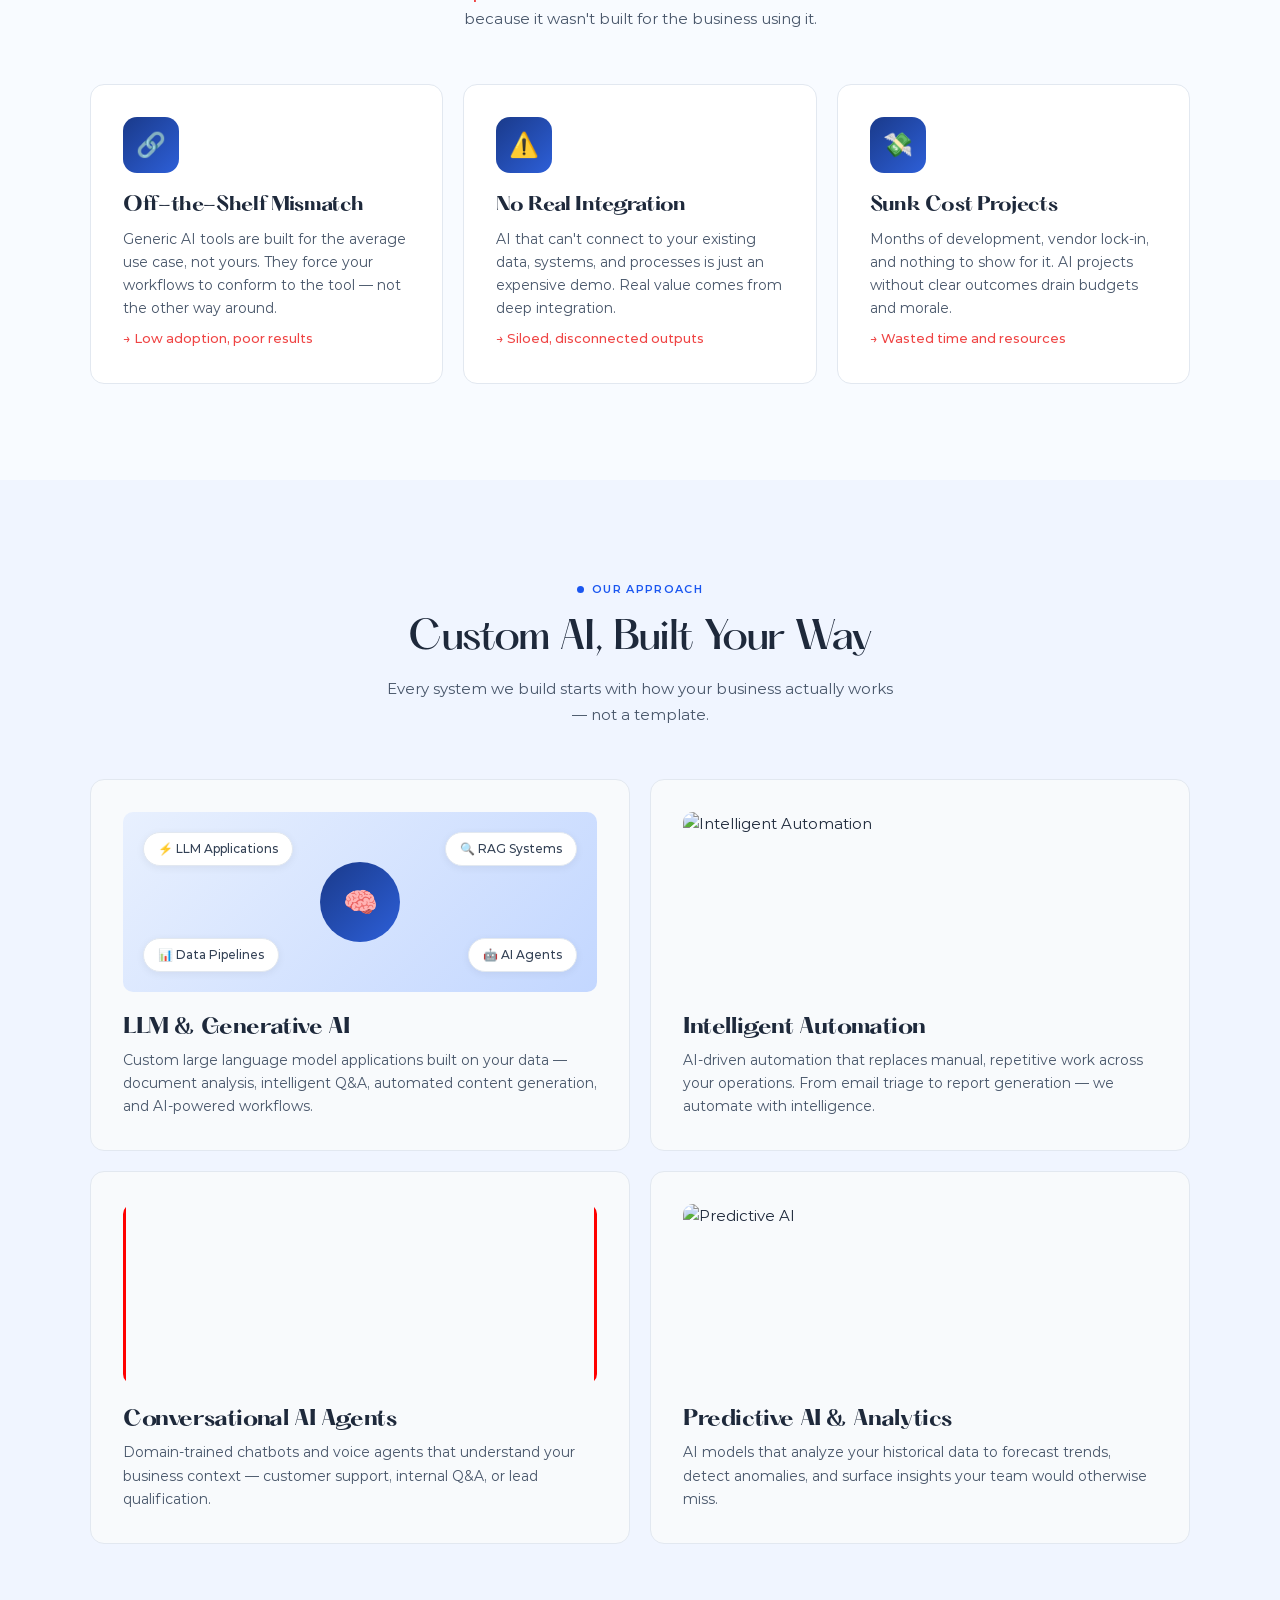
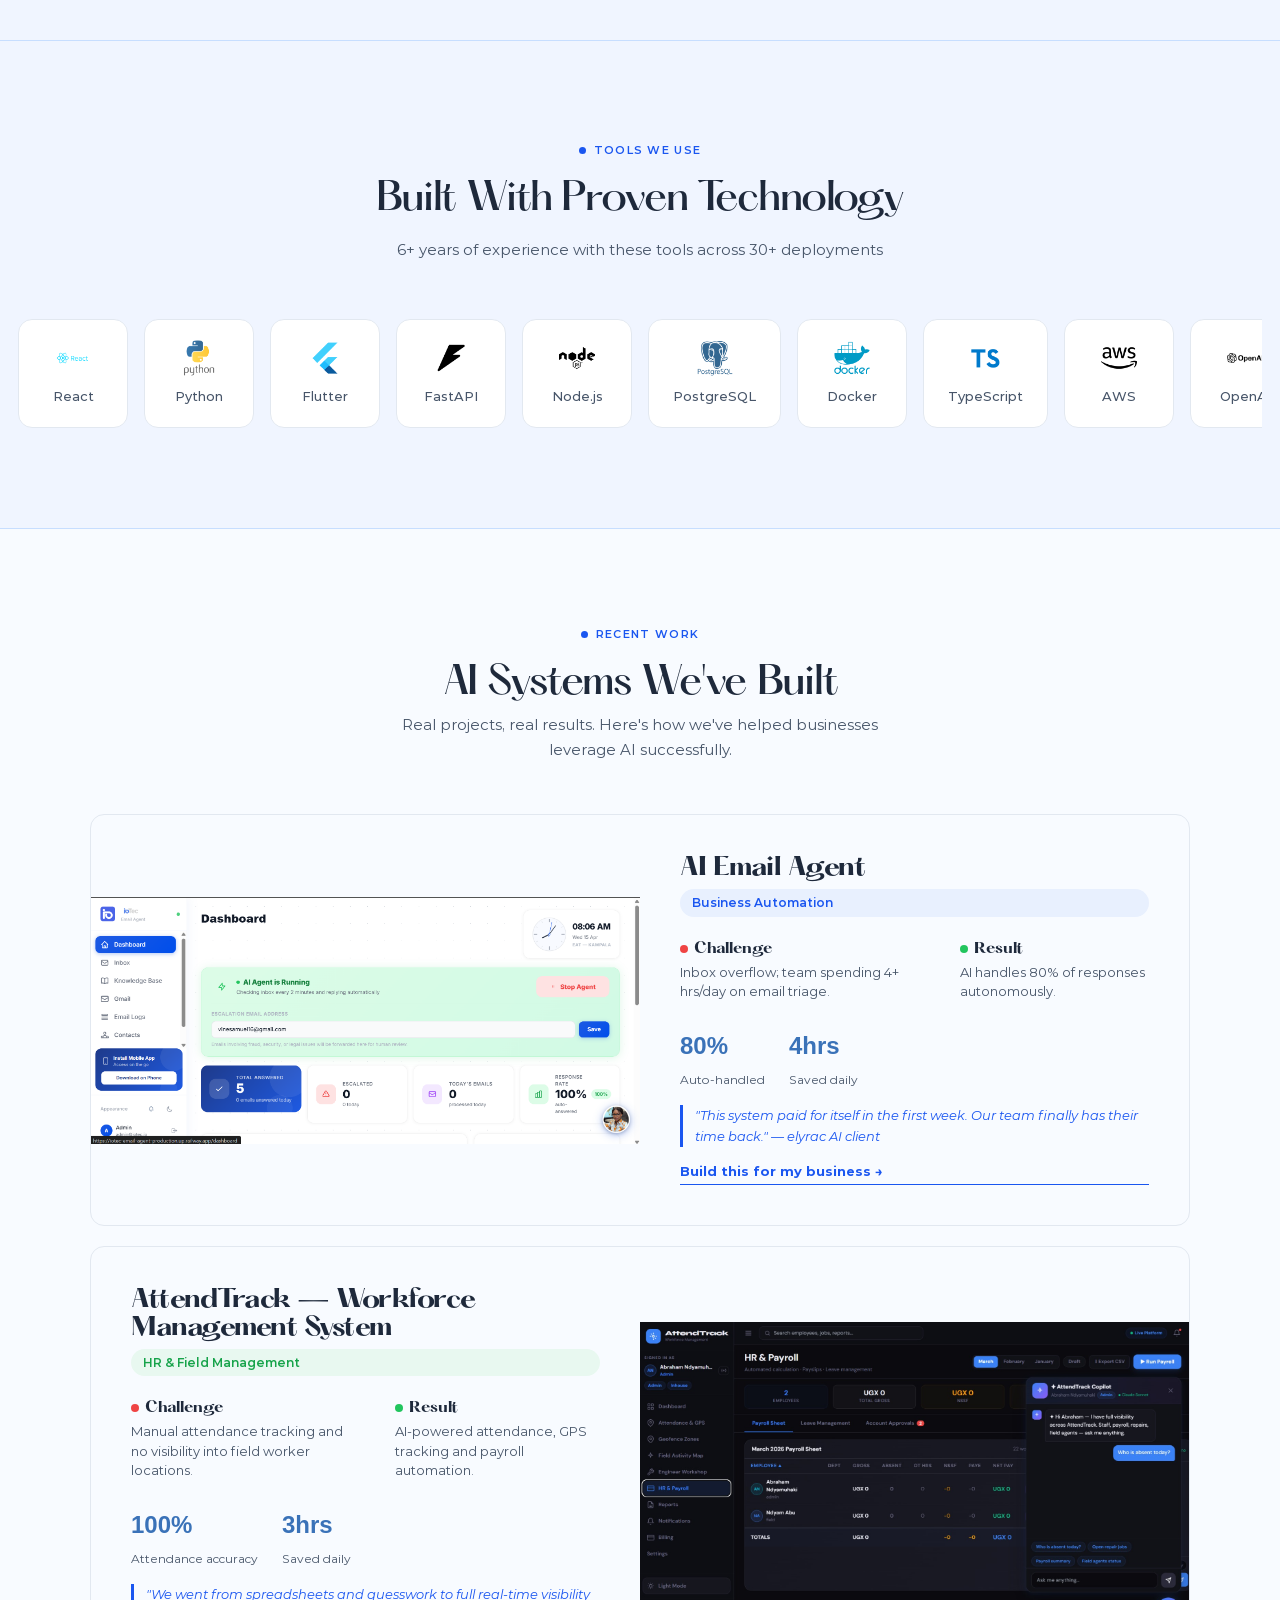
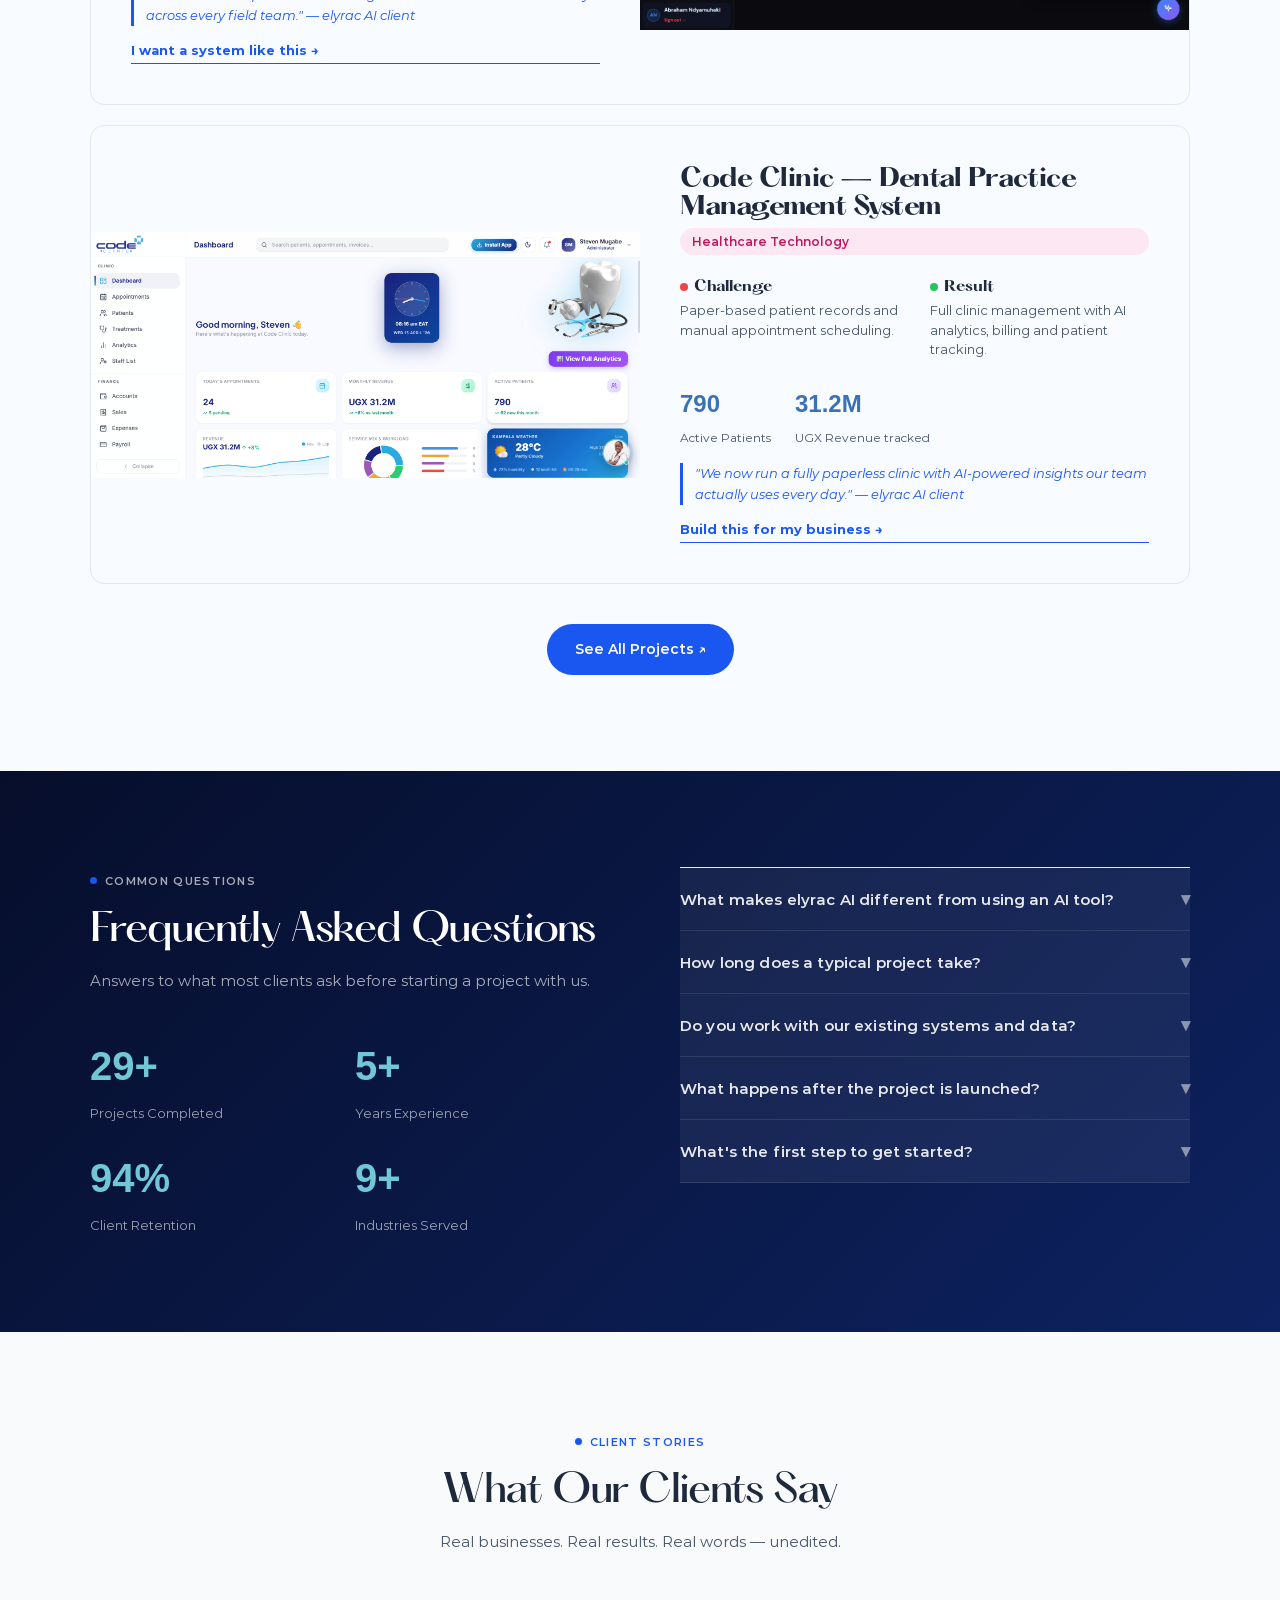
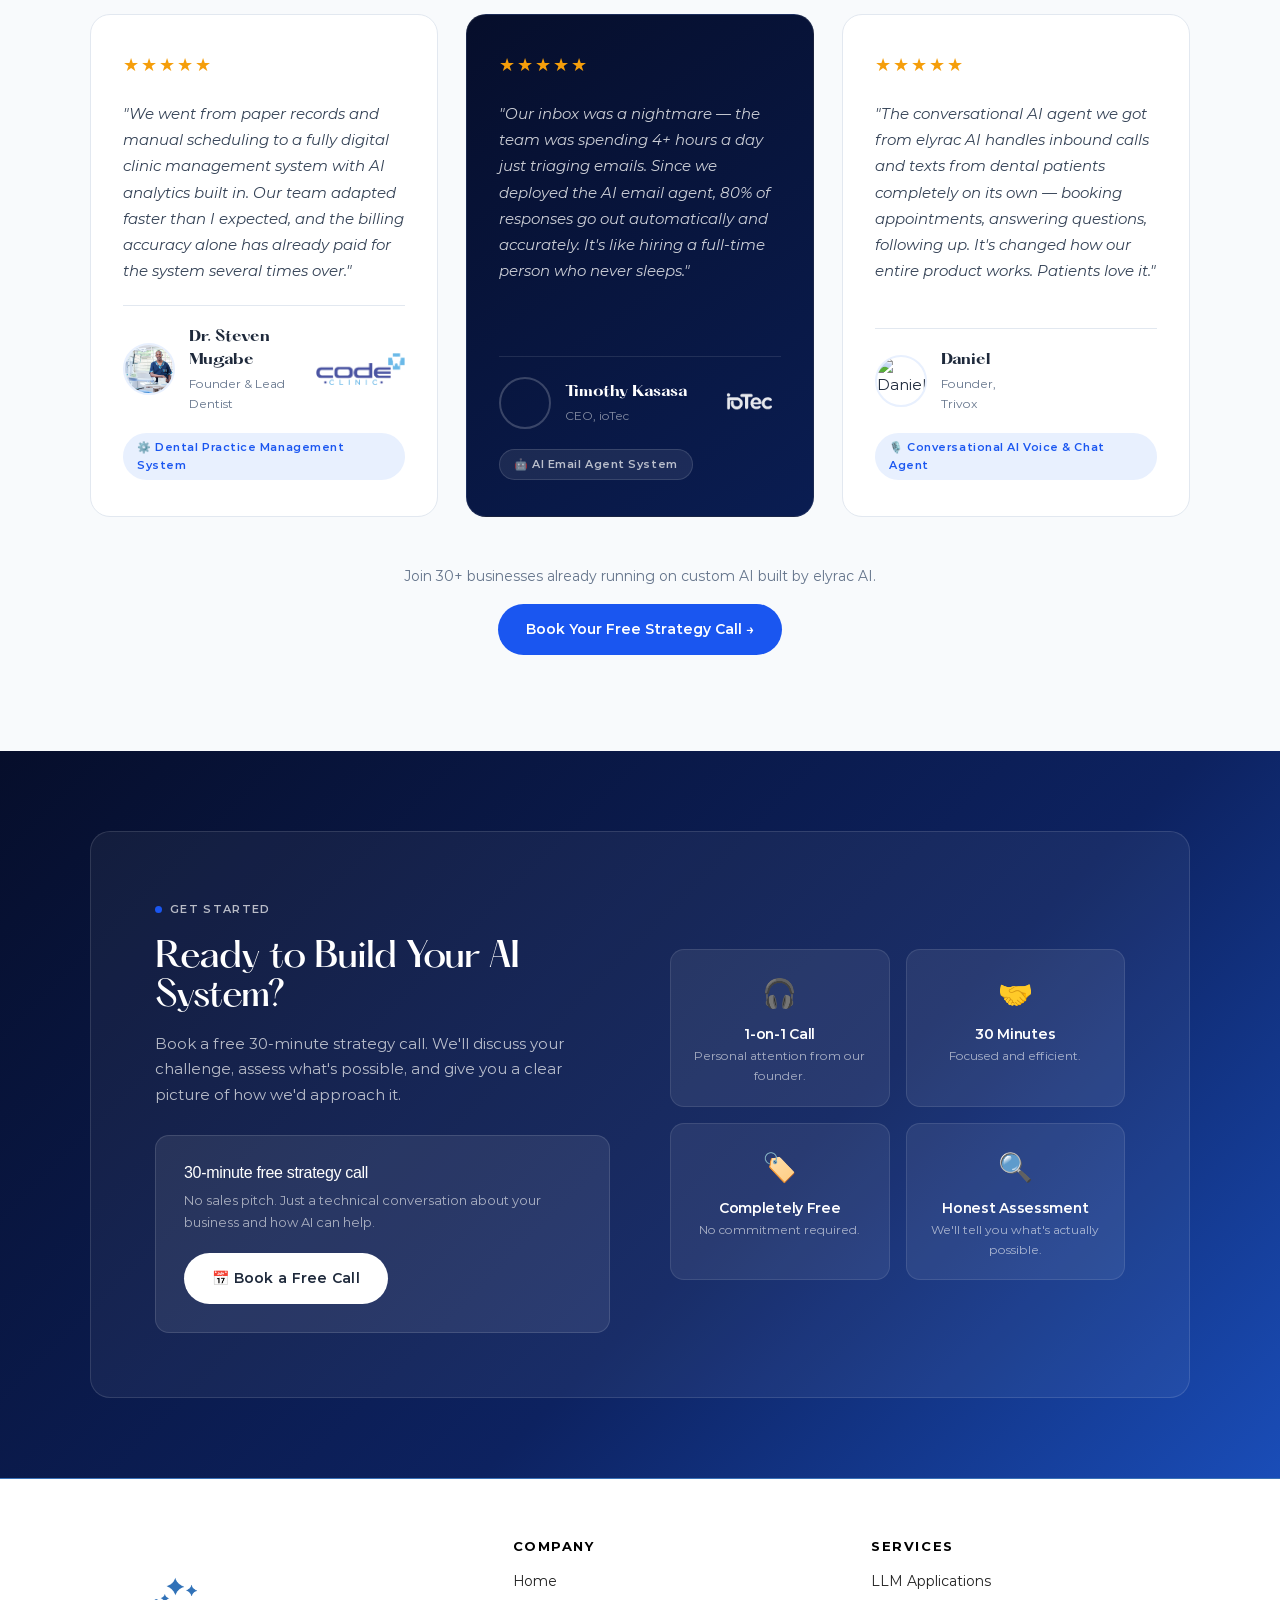
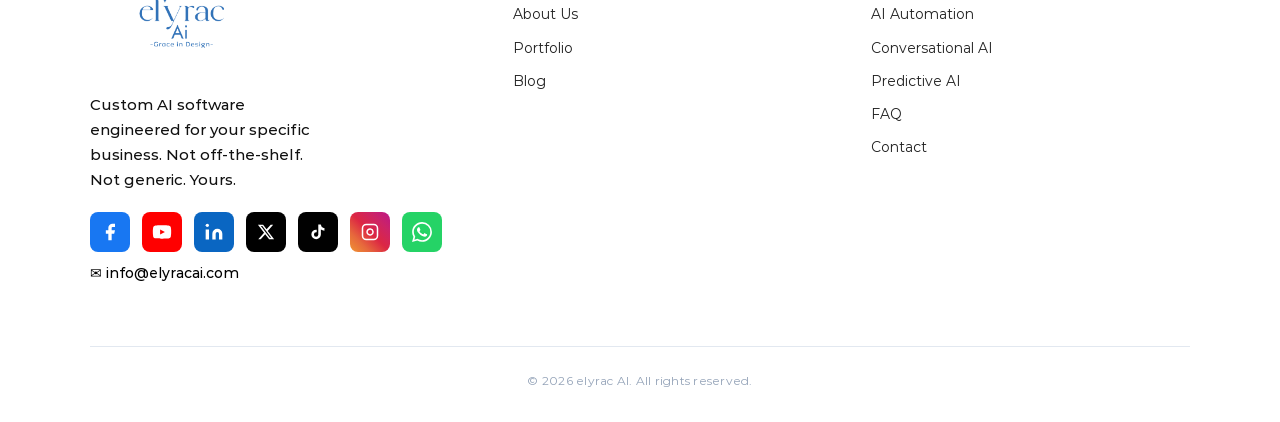
==== commit 0f9d2382: "feat: add retrieval-augmented answers over real site content to Maya Adds a client-side TF-IDF + cos" ====
--- a/index.html
+++ b/index.html
@@ -1340,7 +1340,7 @@
     }, 1000);
 
     var MINI_AVATAR = '<img class="bubble-avatar" src="/others/linked_profile_pic-Photoroom.png" alt="Maya" loading="eager" decoding="async">';
-        var knowledge = [
+            var knowledge = [
       { id: 'pricing', keys: ['price','cost','how much','pricing','rates','budget','afford'],
         replies: [
           "Our pricing depends on the scope of your project — a focused automation looks very different from a full enterprise platform. The honest answer is we scope it properly on a free 30-minute call rather than guess. Book here: calendly.com/ceo-elyracai/30min",
@@ -1398,7 +1398,7 @@
         ],
         followUp: "If you have a specific stack requirement or an existing system to integrate with, that's exactly the kind of thing we scope on a call."
       },
-      { id: 'about', keys: ['who are you','about','team','company','elyrac'],
+      { id: 'about', keys: ['who are you','about','elyrac'],
         replies: [
           "elyrac AI is a custom AI engineering company based in Uganda, building real AI systems for real businesses. Our motto: Grace in Design. We've delivered 30+ AI projects across healthcare, fintech, HR, and more."
         ],
@@ -1499,6 +1499,93 @@
       return entry.replies[count % entry.replies.length];
     }
 
+    var _CORPUS_URL = '/chat-corpus.json';
+    var _corpusPromise = null;
+    var _corpusIndex = null;
+    var _STOPWORDS = {'the':1,'a':1,'an':1,'and':1,'or':1,'but':1,'is':1,'are':1,'was':1,'were':1,'be':1,'been':1,'to':1,'of':1,'in':1,'on':1,'for':1,'with':1,'at':1,'by':1,'this':1,'that':1,'it':1,'as':1,'we':1,'you':1,'your':1,'our':1,'i':1,'do':1,'does':1,'did':1,'have':1,'has':1,'had':1,'can':1,'will':1,'would':1,'could':1,'should':1,'what':1,'which':1,'who':1,'how':1,'why':1};
+
+    function _tokenize(str) {
+      return str.toLowerCase().replace(/[^a-z0-9\s]/g, ' ').split(/\s+/).filter(function(t) { return t.length > 1 && !_STOPWORDS[t]; });
+    }
+
+    var _TITLE_WEIGHT = 3;
+    function _buildCorpusIndex(docs) {
+      var df = {};
+      var docTokenParts = docs.map(function(d) {
+        return { title: _tokenize(d.title), body: _tokenize(d.text) };
+      });
+      docTokenParts.forEach(function(dt) {
+        var seen = {};
+        dt.title.concat(dt.body).forEach(function(t) { if (!seen[t]) { seen[t] = 1; df[t] = (df[t] || 0) + 1; } });
+      });
+      var N = docs.length;
+      var idf = {};
+      Object.keys(df).forEach(function(t) { idf[t] = Math.log((N + 1) / (df[t] + 1)) + 1; });
+
+      var vectors = docTokenParts.map(function(dt) {
+        var tf = {};
+        dt.title.forEach(function(t) { tf[t] = (tf[t] || 0) + _TITLE_WEIGHT; });
+        dt.body.forEach(function(t) { tf[t] = (tf[t] || 0) + 1; });
+        var vec = {}, norm = 0;
+        Object.keys(tf).forEach(function(t) {
+          var w = tf[t] * (idf[t] || 0);
+          vec[t] = w;
+          norm += w * w;
+        });
+        return { vec: vec, norm: Math.sqrt(norm) };
+      });
+
+      return { docs: docs, idf: idf, vectors: vectors };
+    }
+
+    function _loadCorpus() {
+      if (_corpusPromise) return _corpusPromise;
+      _corpusPromise = fetch(_CORPUS_URL)
+        .then(function(r) { return r.ok ? r.json() : []; })
+        .then(function(docs) { _corpusIndex = _buildCorpusIndex(docs); return _corpusIndex; })
+        .catch(function() { _corpusIndex = _buildCorpusIndex([]); return _corpusIndex; });
+      return _corpusPromise;
+    }
+    _loadCorpus();
+
+    function _searchCorpus(query) {
+      if (!_corpusIndex || !_corpusIndex.docs.length) return null;
+      var qTokens = _tokenize(query);
+      if (!qTokens.length) return null;
+      var qtf = {};
+      qTokens.forEach(function(t) { qtf[t] = (qtf[t] || 0) + 1; });
+      var qvec = {}, qnorm = 0;
+      Object.keys(qtf).forEach(function(t) {
+        var w = qtf[t] * (_corpusIndex.idf[t] || 0);
+        qvec[t] = w;
+        qnorm += w * w;
+      });
+      qnorm = Math.sqrt(qnorm);
+      if (qnorm === 0) return null;
+
+      var best = -1, bestScore = 0;
+      var qKeys = Object.keys(qvec);
+      for (var i = 0; i < _corpusIndex.vectors.length; i++) {
+        var dv = _corpusIndex.vectors[i];
+        if (dv.norm === 0) continue;
+        var dot = 0;
+        for (var k = 0; k < qKeys.length; k++) {
+          var t = qKeys[k];
+          if (dv.vec[t]) dot += qvec[t] * dv.vec[t];
+        }
+        var sim = dot / (qnorm * dv.norm);
+        if (sim > bestScore) { bestScore = sim; best = i; }
+      }
+      if (best === -1 || bestScore < 0.14) return null;
+      return { doc: _corpusIndex.docs[best], score: bestScore };
+    }
+
+    function _extractAnswer(doc) {
+      // Every corpus document is already concise (one paragraph or less), so
+      // the full text is the answer — no truncation/summarization needed.
+      return doc.text.trim();
+    }
+
     var _CHAT_SB_URL = 'https://ucbyaknfjrtoitrzamca.supabase.co';
     var _CHAT_SB_KEY = 'eyJhbGciOiJIUzI1NiIsInR5cCI6IkpXVCJ9.eyJpc3MiOiJzdXBhYmFzZSIsInJlZiI6InVjYnlha25manJ0b2l0cnphbWNhIiwicm9sZSI6ImFub24iLCJpYXQiOjE3Nzc3NDYxMzgsImV4cCI6MjA5MzMyMjEzOH0.HNIVUkC0xiZoqGe1L7uYAegbjCgWCW9qjEJS0VI6gYw';
     var _chatSessionId = sessionStorage.getItem('elyrac_chat_session');
@@ -1517,7 +1604,7 @@
       }).catch(function(){});
     }
 
-    window.sendChat = function() {
+    window.sendChat = async function() {
       var input = document.getElementById('chat-input');
       var msg = input.value.trim();
       if (!msg) return;
@@ -1545,7 +1632,18 @@
       }
       var escalationKeywords = ['build','develop','project','hire','work with','proposal','budget','enterprise','urgent','need help'];
       var shouldEscalate = escalationKeywords.some(function(k){ return lowerMsg.includes(k); });
-      var reply = best ? _pickReply(best) : "That's a great question! For the most accurate answer, I'd recommend booking a free 30-minute call with our founder at calendly.com/ceo-elyracai/30min — or email us at info@elyracai.com. We respond within 24 hours.";
+
+      var reply;
+      if (best) {
+        reply = _pickReply(best);
+      } else {
+        await _loadCorpus();
+        var hit = _searchCorpus(msg);
+        reply = hit
+          ? _extractAnswer(hit.doc)
+          : "That's a great question! For the most accurate answer, I'd recommend booking a free 30-minute call with our founder at calendly.com/ceo-elyracai/30min — or email us at info@elyracai.com. We respond within 24 hours.";
+      }
+
       setTimeout(function() {
         msgs.innerHTML += '<div class="chat-bubble">' + MINI_AVATAR + '<div class="bubble-text">' + reply + '</div></div>';
         logChatMessage('bot', reply);
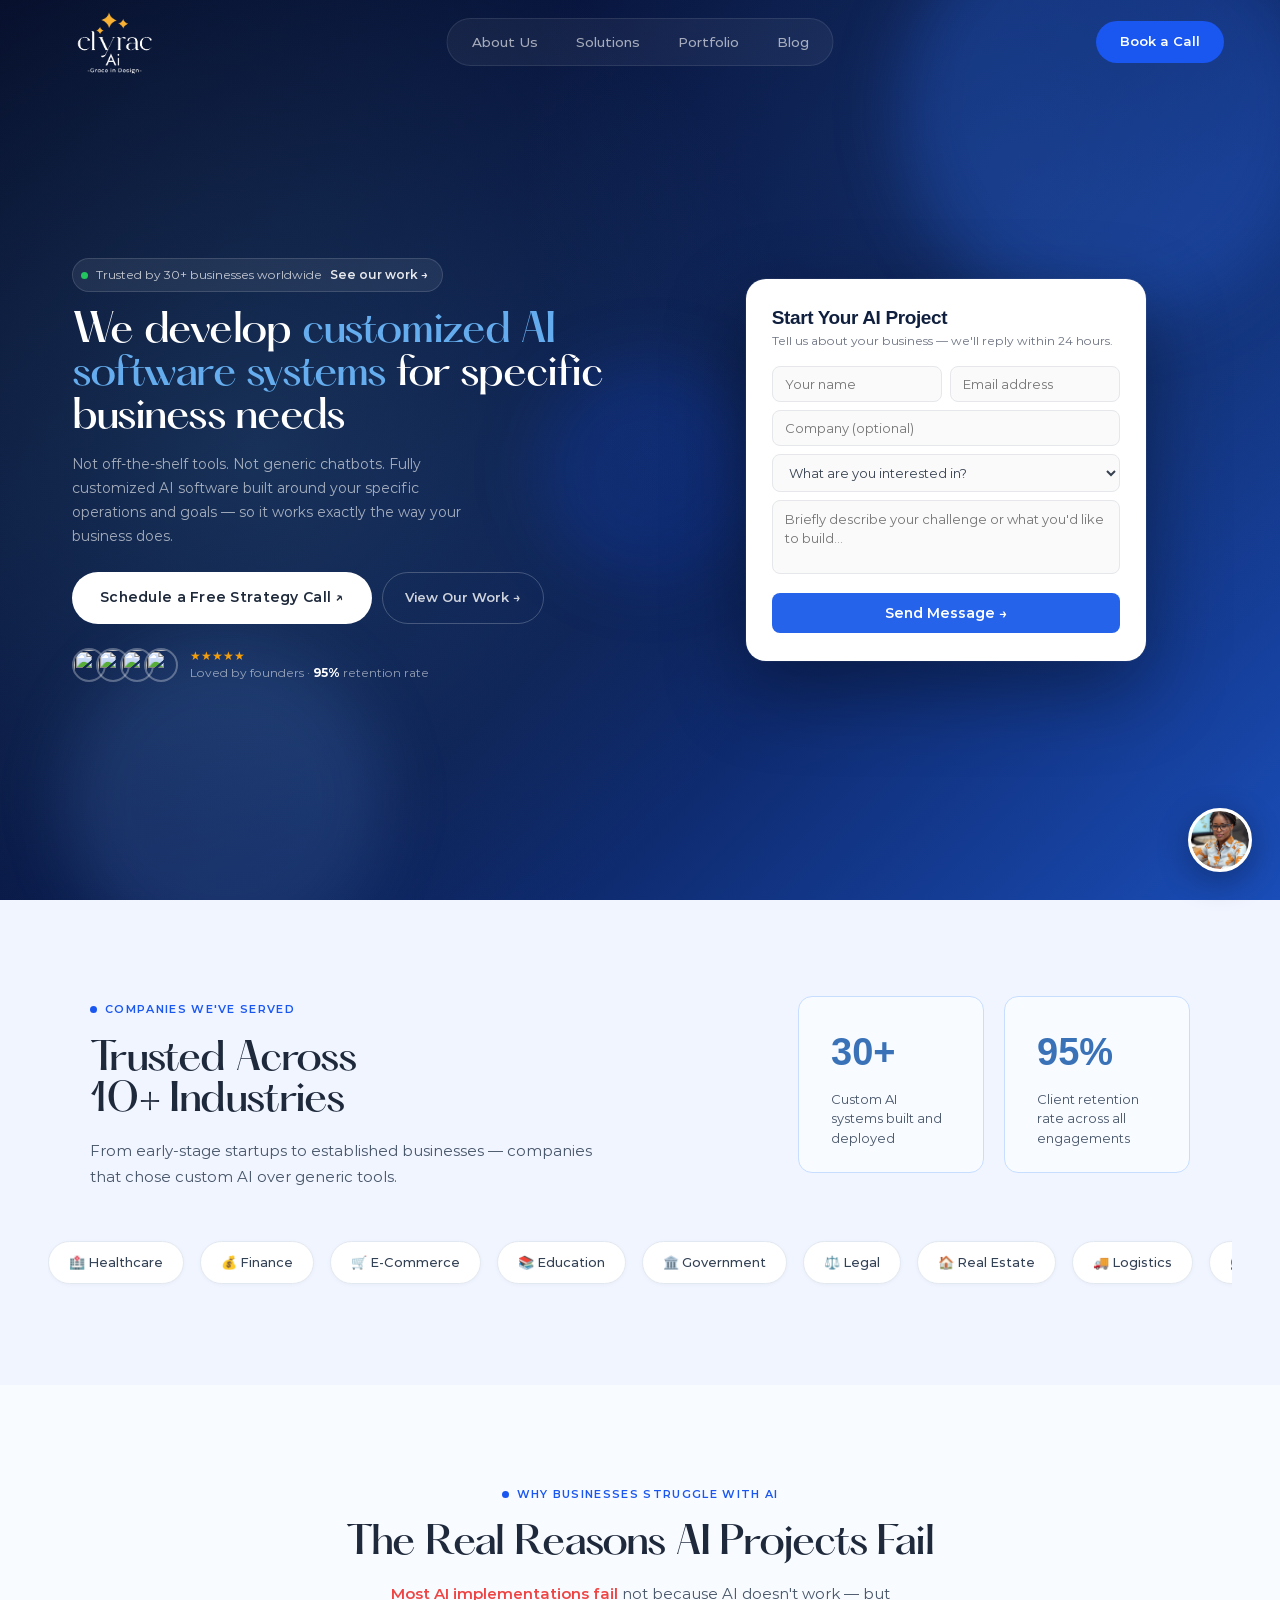
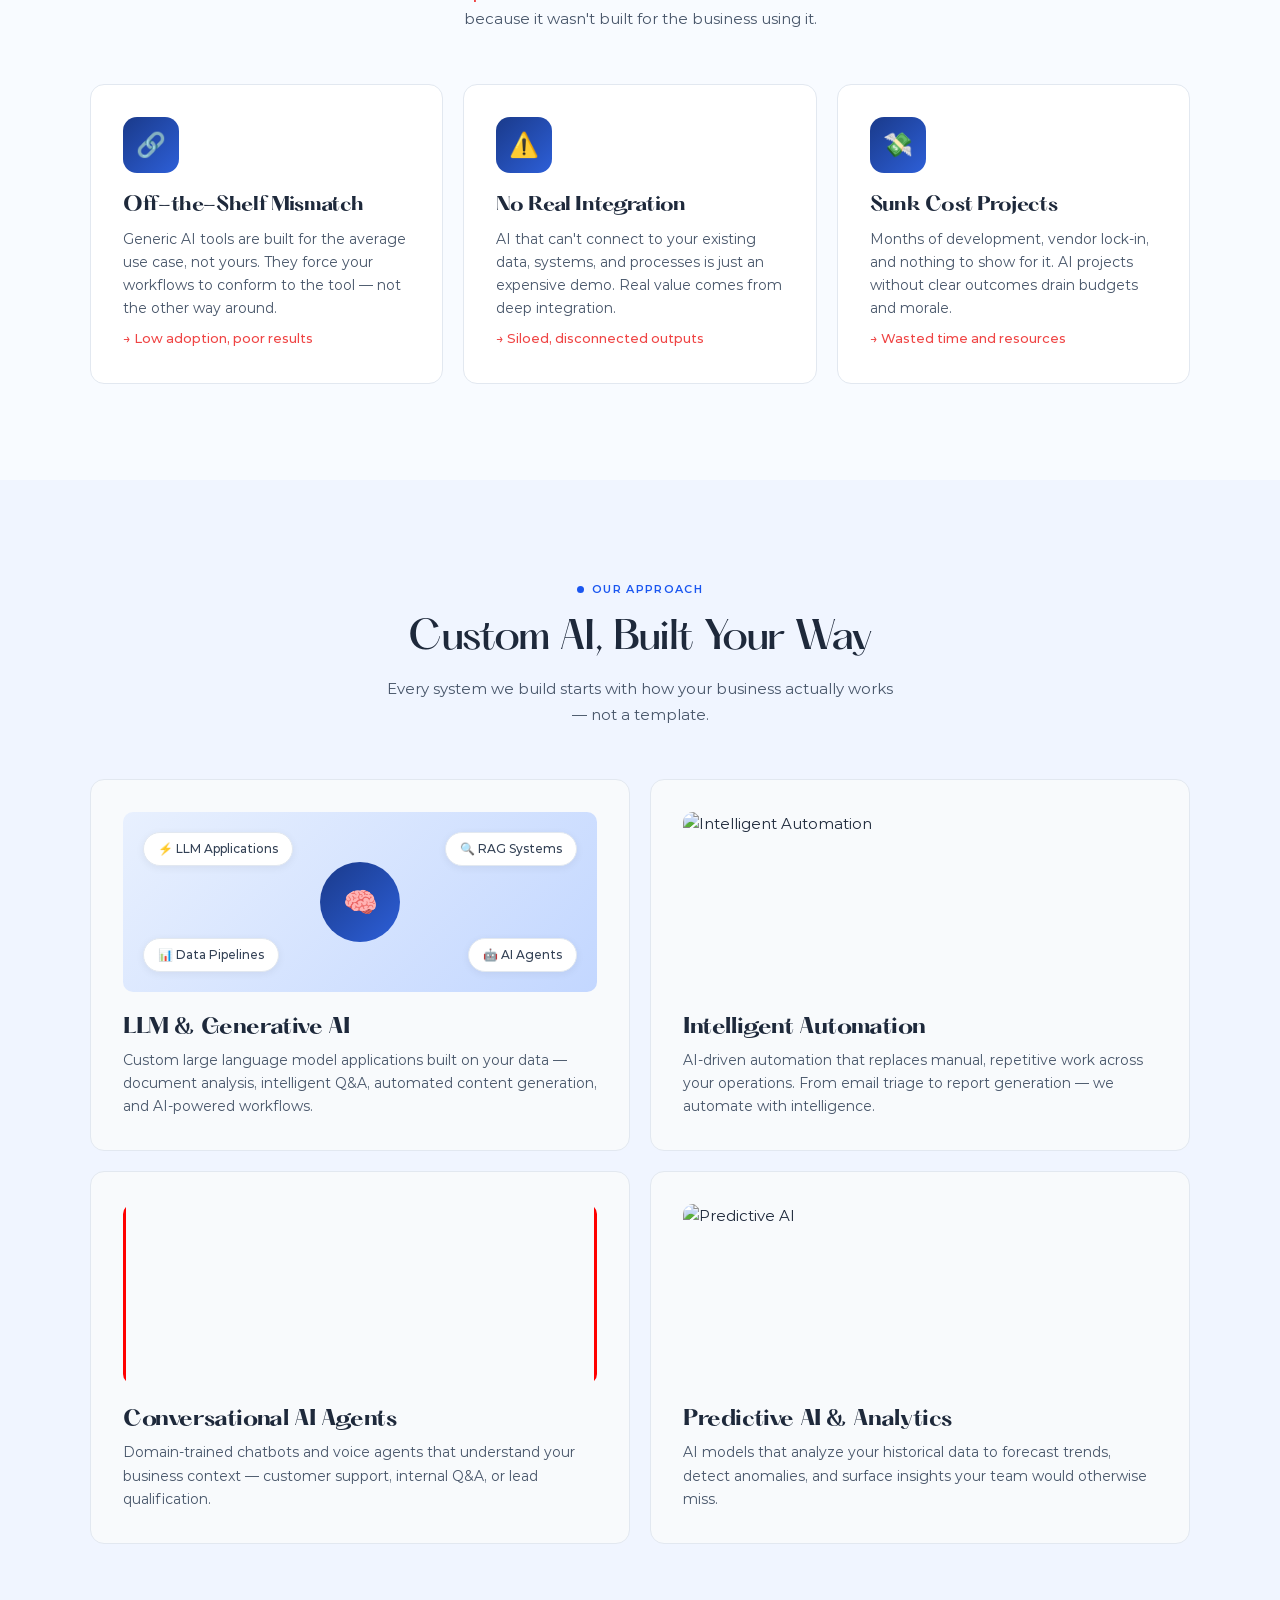
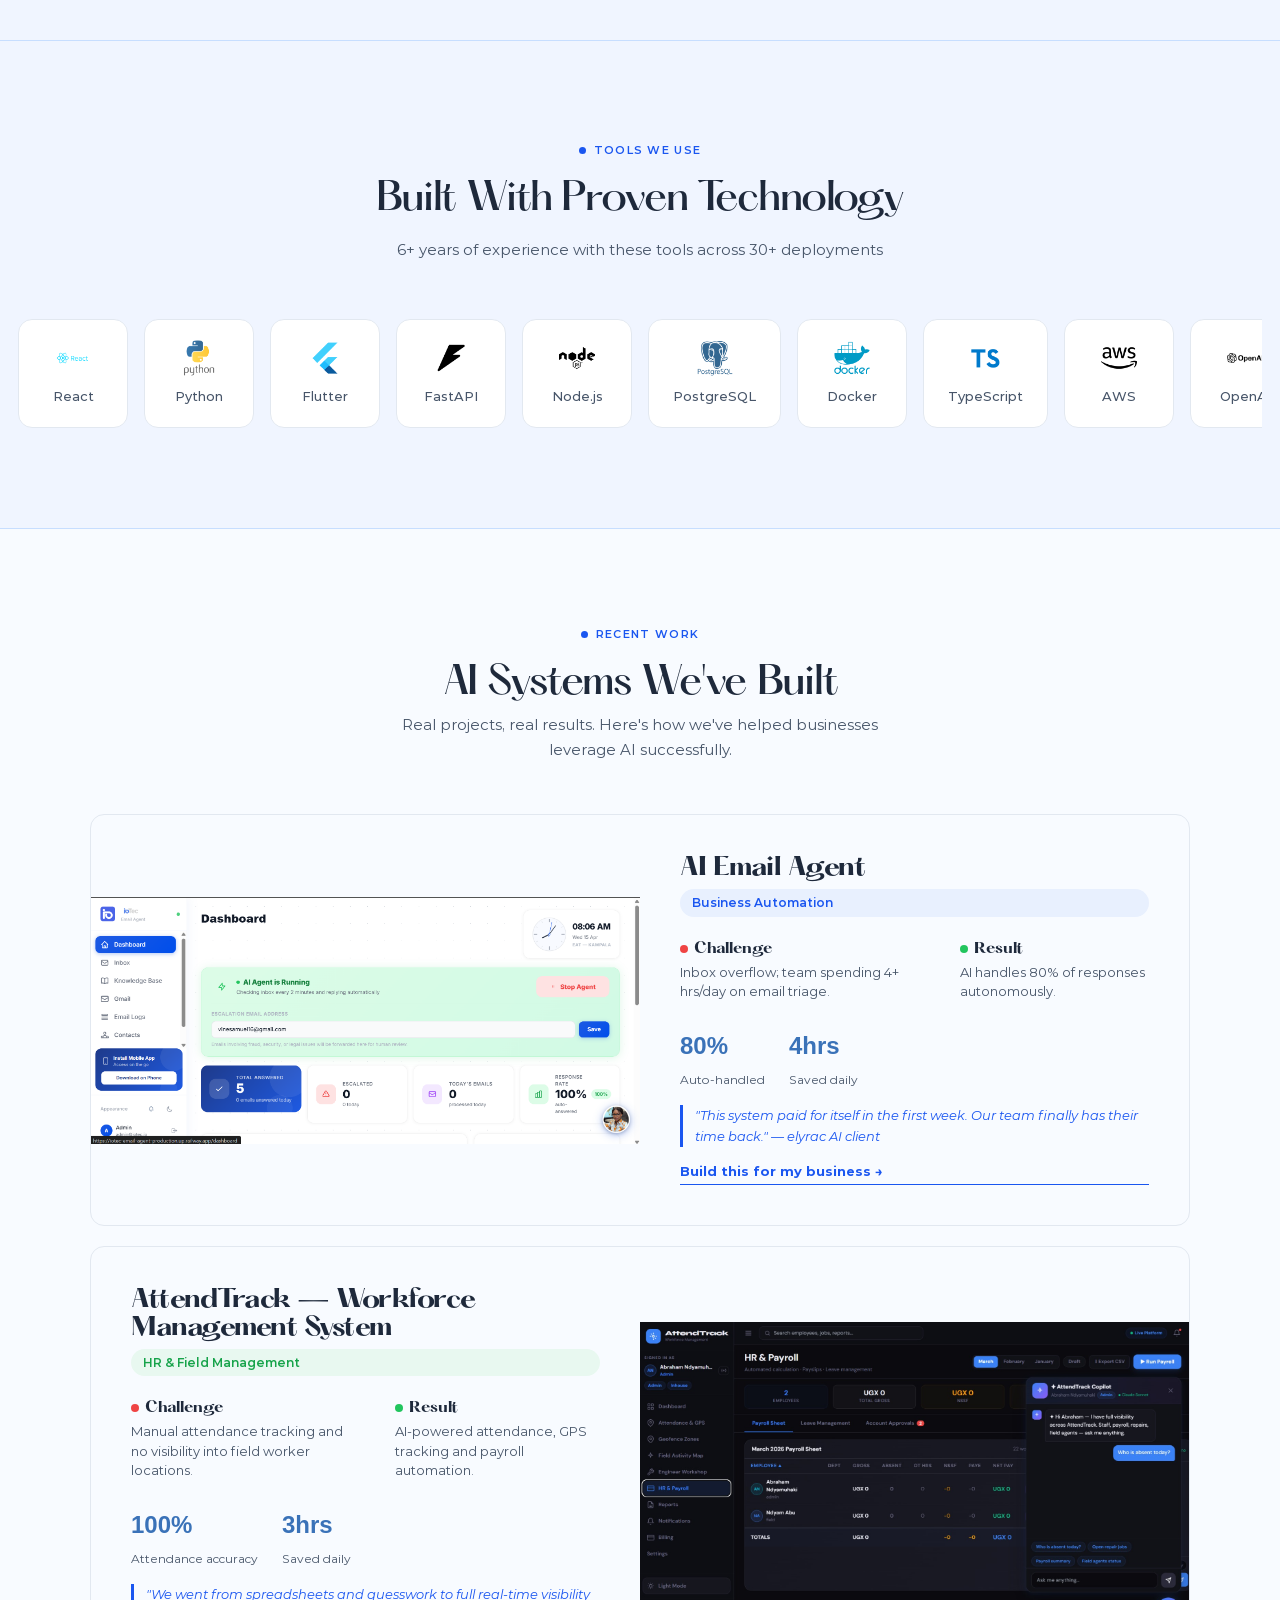
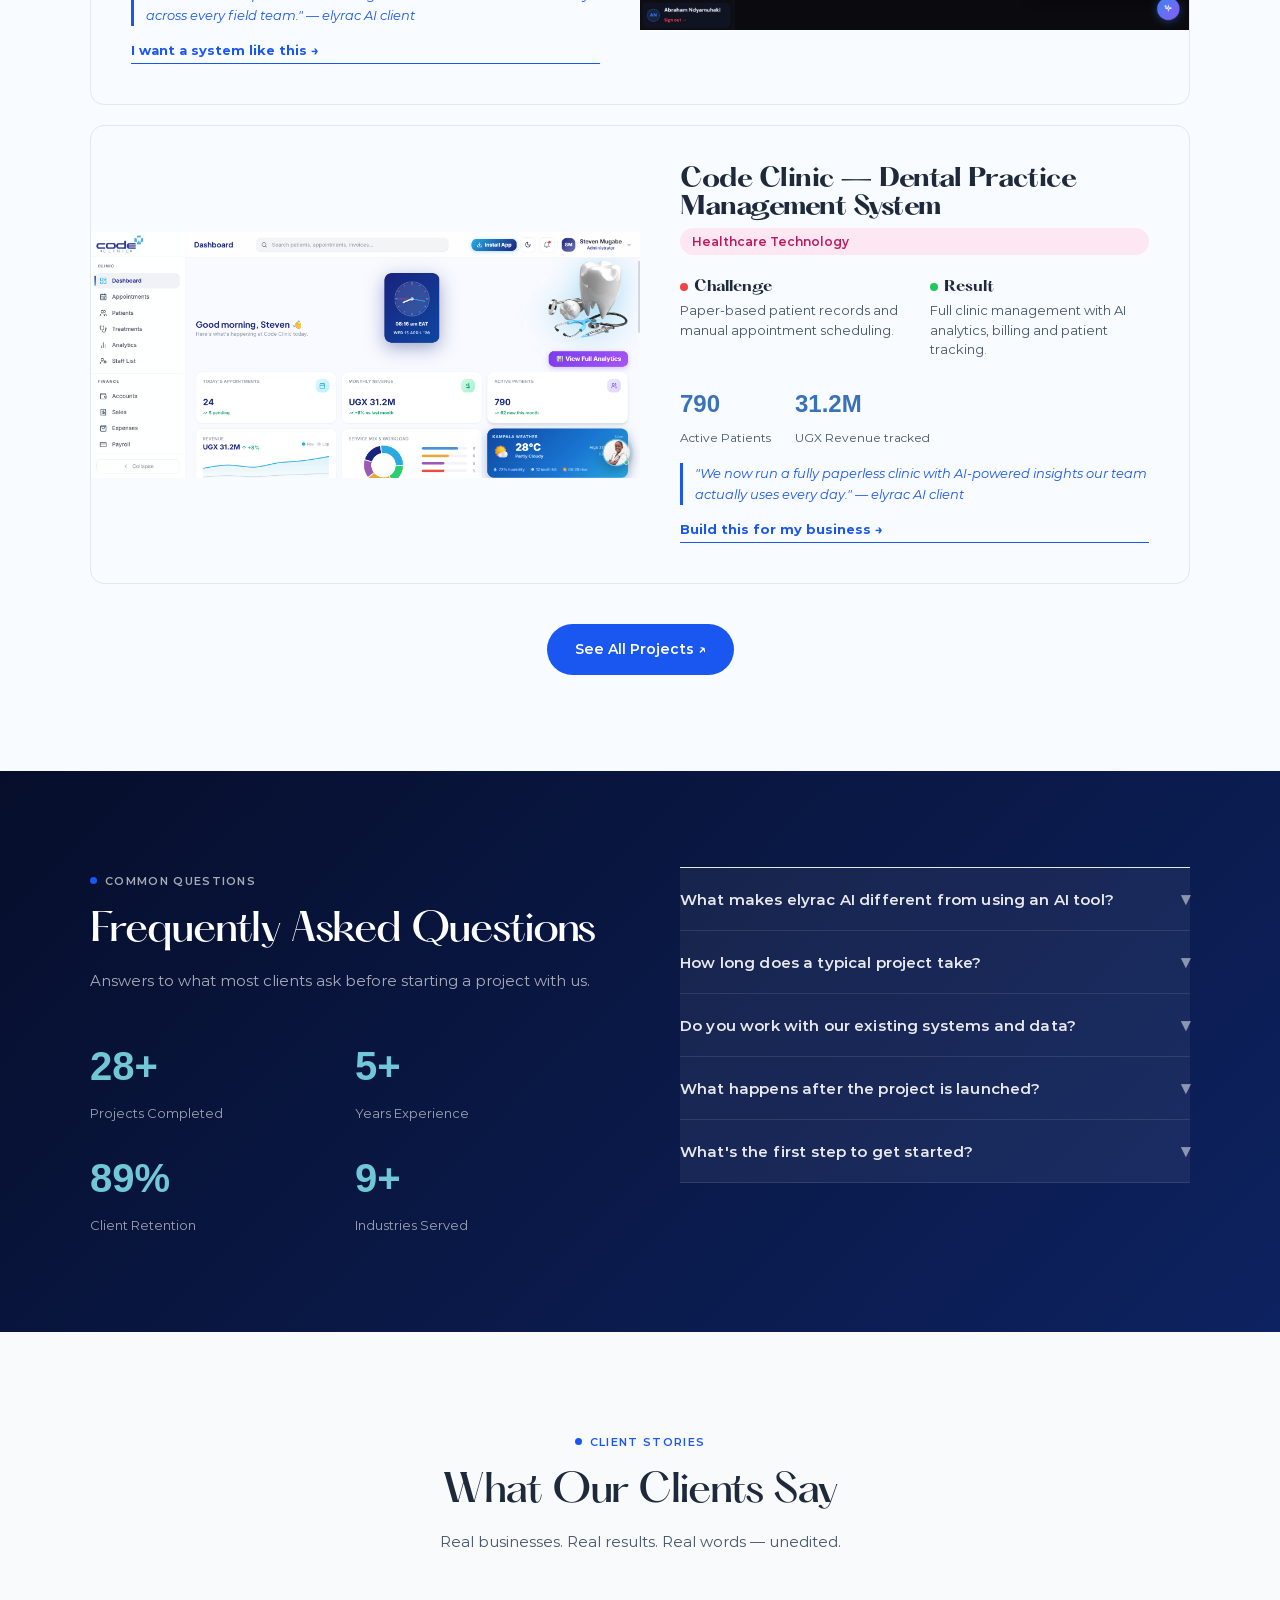
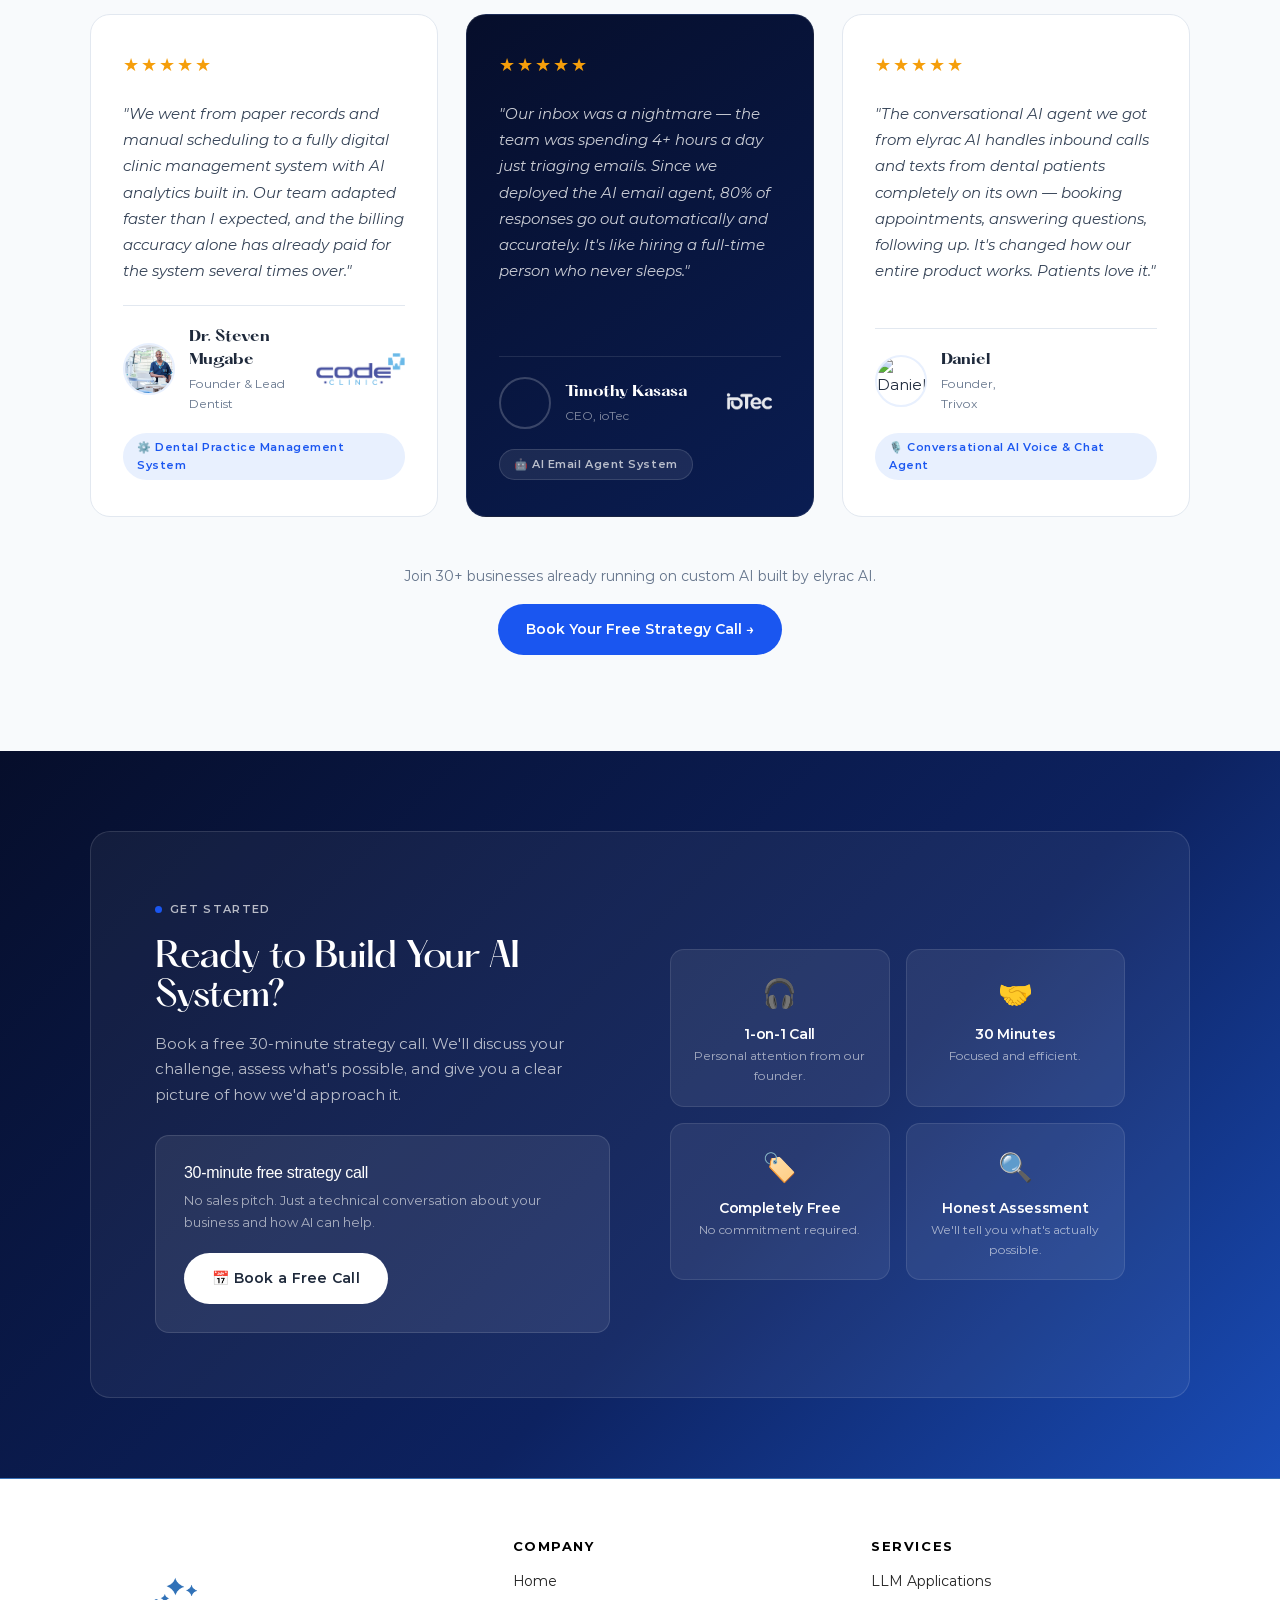
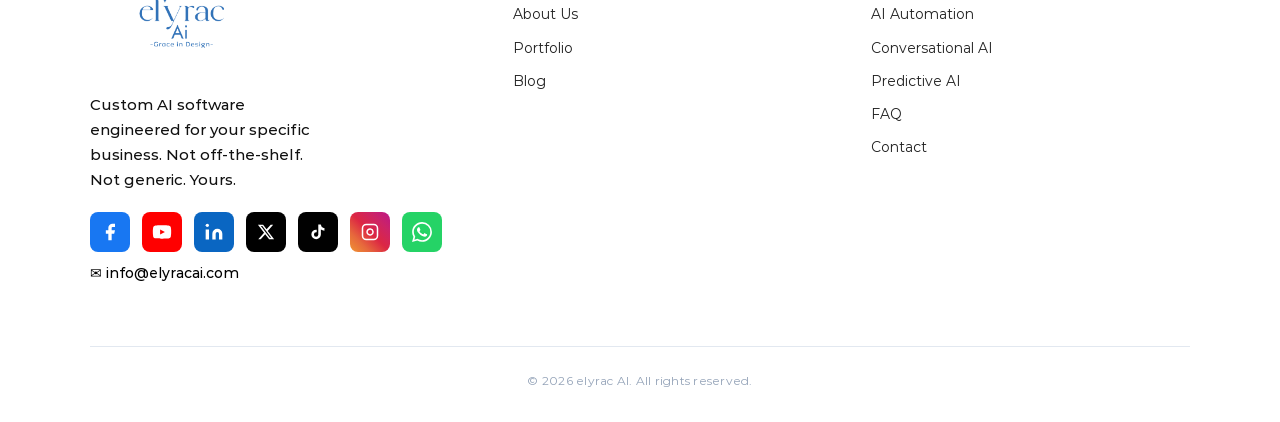
==== commit 6580b404: "feat: warm up Maya's personality and reduce repetitive phrasing Every curated knowledge topic now ha" ====
--- a/index.html
+++ b/index.html
@@ -1340,7 +1340,7 @@
     }, 1000);
 
     var MINI_AVATAR = '<img class="bubble-avatar" src="/others/linked_profile_pic-Photoroom.png" alt="Maya" loading="eager" decoding="async">';
-            var knowledge = [
+                var knowledge = [
       { id: 'pricing', keys: ['price','cost','how much','pricing','rates','budget','afford'],
         replies: [
           "Our pricing depends on the scope of your project — a focused automation looks very different from a full enterprise platform. The honest answer is we scope it properly on a free 30-minute call rather than guess. Book here: calendly.com/ceo-elyracai/30min",
@@ -1357,31 +1357,36 @@
       },
       { id: 'iotec', keys: ['iotec','email agent','email automation','inbox'],
         replies: [
-          "We built an intelligent email agent for ioTec Ltd that handles 80% of emails autonomously — categorizing, drafting responses, and escalating complex cases. Their team reclaims hours every day."
+          "We built an intelligent email agent for ioTec Ltd that handles 80% of emails autonomously — categorizing, drafting responses, and escalating complex cases. Their team reclaims hours every day.",
+          "That one's close to my heart — ioTec's inbox used to be a bottleneck. Now our email agent reads, categorizes, and drafts responses for them automatically, and only escalates the genuinely tricky stuff to a human."
         ],
         followUp: "If inbox overload is your problem too, this kind of email agent is very replicable for other teams — want to talk specifics?"
       },
       { id: 'codeclinic', keys: ['code clinic','clinic','dental','healthcare','hospital'],
         replies: [
-          "Code Clinic is our healthcare practice management platform — patient records, appointments, billing, payroll, live patient flow, and analytics. Built for dental and general practices."
+          "Code Clinic is our healthcare practice management platform — patient records, appointments, billing, payroll, live patient flow, and analytics. Built for dental and general practices.",
+          "Code Clinic is one I'm proud of — it's a full practice management system for clinics: records, scheduling, billing, payroll, and live patient flow, all in one place."
         ],
         followUp: "Whether you run a single clinic or a multi-branch practice, Code Clinic scales to fit — want to see it in action?"
       },
       { id: 'trivox', keys: ['trivox','receptionist','dental receptionist','voice agent'],
         replies: [
-          "Trivox AI is our conversational dental receptionist — it books appointments, answers patient queries, and follows up 24/7. Clients see +40% more bookings with zero missed outreaches."
+          "Trivox AI is our conversational dental receptionist — it books appointments, answers patient queries, and follows up 24/7. Clients see +40% more bookings with zero missed outreaches.",
+          "Trivox is a fun one — she's an AI receptionist for dental practices, handling bookings and patient questions round the clock. Practices using her have seen +40% more bookings with nothing falling through the cracks."
         ],
         followUp: "Trivox works especially well for practices that lose bookings after hours — want to see how it'd handle your call volume?"
       },
       { id: 'winopay', keys: ['winopay','fintech','payment','financial'],
         replies: [
-          "WinoPay is a full-stack fintech platform we architected from scratch — backend APIs, transaction processing, a full security layer, RBAC, and multi-service integrations."
+          "WinoPay is a full-stack fintech platform we architected from scratch — backend APIs, transaction processing, a full security layer, RBAC, and multi-service integrations.",
+          "WinoPay was a ground-up build — real transaction processing, proper security and role-based access, and a handful of service integrations, all engineered to fintech-grade standards."
         ],
         followUp: "If you're building something in fintech, WinoPay is a good reference point for how we approach security and compliance — want to discuss your idea?"
       },
       { id: 'fraud', keys: ['fraud','ml','machine learning','detection'],
         replies: [
-          "We've built ML fraud detection systems for financial institutions — the full pipeline, from data ingestion to real-time inference, with audit trails for regulatory compliance."
+          "We've built ML fraud detection systems for financial institutions — the full pipeline, from data ingestion to real-time inference, with audit trails for regulatory compliance.",
+          "That's one of our deeper technical builds — real-time fraud detection for financial institutions, covering everything from data ingestion to inference, with the audit trails regulators expect."
         ],
         followUp: "Fraud and ML work is highly domain-specific — happy to go deeper on your exact use case on a call."
       },
@@ -1394,19 +1399,22 @@
       },
       { id: 'techstack', keys: ['technology','stack','tools','built with','programming language'],
         replies: [
-          "We build with Python, FastAPI, Node.js, React, PostgreSQL, Claude AI, OpenAI, and cloud infrastructure on AWS and Vercel — we pick the right tool for each problem rather than forcing one stack everywhere."
+          "We build with Python, FastAPI, Node.js, React, PostgreSQL, Claude AI, OpenAI, and cloud infrastructure on AWS and Vercel — we pick the right tool for each problem rather than forcing one stack everywhere.",
+          "No fixed stack, honestly — Python and FastAPI on the backend a lot of the time, React up front, Postgres for data, and whichever AI model (Claude, OpenAI, or otherwise) actually fits the job. Deployed on AWS or Vercel depending on the project."
         ],
         followUp: "If you have a specific stack requirement or an existing system to integrate with, that's exactly the kind of thing we scope on a call."
       },
       { id: 'about', keys: ['who are you','about','elyrac'],
         replies: [
-          "elyrac AI is a custom AI engineering company based in Uganda, building real AI systems for real businesses. Our motto: Grace in Design. We've delivered 30+ AI projects across healthcare, fintech, HR, and more."
+          "elyrac AI is a custom AI engineering company based in Uganda, building real AI systems for real businesses. Our motto: Grace in Design. We've delivered 30+ AI projects across healthcare, fintech, HR, and more.",
+          "We're elyrac AI — a team of engineers (not resellers) who build custom AI systems from scratch for real businesses, based in Uganda with clients across healthcare, fintech, HR, and beyond. Grace in Design is our motto — it shows in the work."
         ],
         followUp: "Want me to point you to a couple of our projects, or connect you directly with our founder?"
       },
       { id: 'contact', keys: ['contact','reach','email','call','talk to someone','speak to'],
         replies: [
-          "You can reach us at info@elyracai.com or book a direct call: calendly.com/ceo-elyracai/30min — our founder Vine Samuel will personally respond."
+          "You can reach us at info@elyracai.com or book a direct call: calendly.com/ceo-elyracai/30min — our founder Vine Samuel will personally respond.",
+          "Easiest way is a quick call: calendly.com/ceo-elyracai/30min. Or drop a line to info@elyracai.com — our founder Vine Samuel reads and replies to these personally."
         ],
         followUp: "Booking a call is usually the fastest way to get real answers: calendly.com/ceo-elyracai/30min"
       },
@@ -1424,17 +1432,32 @@
       },
       { id: 'howareyou', keys: ['how are you','how are things','how you doing'],
         replies: [
-          "I'm doing great, thanks for asking! 😊 Ready to help you explore what elyrac AI can build for you — what's on your mind?"
+          "I'm doing great, thanks for asking! 😊 Ready to help you explore what elyrac AI can build for you — what's on your mind?",
+          "Can't complain — I run on good code, not coffee. 😄 What can I help you with today?"
         ]
       },
       { id: 'isbot', keys: ['are you real','are you human','are you a bot','are you ai','are you a robot'],
         replies: [
-          "I'm Maya — a virtual assistant built by elyrac AI to give you quick, useful answers. For anything that needs a human touch, I'll gladly connect you with our founder directly."
+          "I'm Maya — a virtual assistant built by elyrac AI to give you quick, useful answers. For anything that needs a human touch, I'll gladly connect you with our founder directly.",
+          "Fair question — I'm an AI, built by the elyrac AI team to help visitors like you quickly. I'm honest about my limits though, so anything nuanced gets handed straight to a real person on the team."
         ]
       },
       { id: 'capabilities', keys: ['what can you do','help me','what do you do','can you help'],
         replies: [
-          "I can tell you about our services, walk through past projects like AttendTrack, Trivox AI, WinoPay, and Code Clinic, talk pricing and timelines, or get you booked on a call with our founder. What would you like to explore?"
+          "I can tell you about our services, walk through past projects like AttendTrack, Trivox AI, WinoPay, and Code Clinic, talk pricing and timelines, or get you booked on a call with our founder. What would you like to explore?",
+          "Quite a bit, actually — ask me about pricing, timelines, our tech stack, or any of our past builds (AttendTrack, Trivox AI, WinoPay, Code Clinic, and more). Or I can just get you straight to a call with our founder. Where do you want to start?"
+        ]
+      },
+      { id: 'joke', keys: ['joke','funny','make me laugh'],
+        replies: [
+          "Why did the AI cross the road? To optimize the chicken's route. 🐔 Okay, back to business — what can I help you with?",
+          "I tried to write my own joke once, but it kept overfitting to the training data. 🤖 Anyway — what brought you here today?"
+        ]
+      },
+      { id: 'compliment', keys: ['amazing','awesome','impressive','brilliant','clever','fantastic','great job','love this'],
+        replies: [
+          "That's kind of you to say! 😊 The credit really goes to the team behind me — want to see the kind of work they do?",
+          "Aw, thank you! I'll pass that along to the team who built me. Anything I can help you find out about elyrac AI?"
         ]
       }
     ];
@@ -1490,6 +1513,7 @@
 
     var _affirmWords = ['yes','yeah','yep','sure','ok','okay','please','more','go on','continue'];
     var _topicMemory = {};
+    var _fallbackCount = 0;
     var _lastTopicId = null;
     function _pickReply(entry) {
       var count = _topicMemory[entry.id] || 0;
@@ -1580,10 +1604,21 @@
       return { doc: _corpusIndex.docs[best], score: bestScore };
     }
 
+    var _corpusLeadIns = [
+      "Good question — here's what I know: ",
+      "Here's the relevant bit: ",
+      "From what's on our site: ",
+      ''
+    ];
+    var _corpusHitCount = 0;
     function _extractAnswer(doc) {
       // Every corpus document is already concise (one paragraph or less), so
       // the full text is the answer — no truncation/summarization needed.
-      return doc.text.trim();
+      // A rotating, sometimes-empty lead-in keeps repeated lookups from
+      // always sounding like the exact same canned opener.
+      var leadIn = _corpusLeadIns[_corpusHitCount % _corpusLeadIns.length];
+      _corpusHitCount++;
+      return (leadIn + doc.text).trim();
     }
 
     var _CHAT_SB_URL = 'https://ucbyaknfjrtoitrzamca.supabase.co';
@@ -1639,9 +1674,17 @@
       } else {
         await _loadCorpus();
         var hit = _searchCorpus(msg);
-        reply = hit
-          ? _extractAnswer(hit.doc)
-          : "That's a great question! For the most accurate answer, I'd recommend booking a free 30-minute call with our founder at calendly.com/ceo-elyracai/30min — or email us at info@elyracai.com. We respond within 24 hours.";
+        if (hit) {
+          reply = _extractAnswer(hit.doc);
+        } else {
+          var _fallbacks = [
+            "That's a great question! For the most accurate answer, I'd recommend booking a free 30-minute call with our founder at calendly.com/ceo-elyracai/30min — or email us at info@elyracai.com. We respond within 24 hours.",
+            "I don't want to guess on that one — our founder can give you a proper answer. Book a free 30 minutes here: calendly.com/ceo-elyracai/30min, or email info@elyracai.com.",
+            "Hmm, that's outside what I can speak to confidently. Let's get you a real answer from the team: info@elyracai.com, or grab a slot at calendly.com/ceo-elyracai/30min."
+          ];
+          reply = _fallbacks[_fallbackCount % _fallbacks.length];
+          _fallbackCount++;
+        }
       }
 
       setTimeout(function() {
